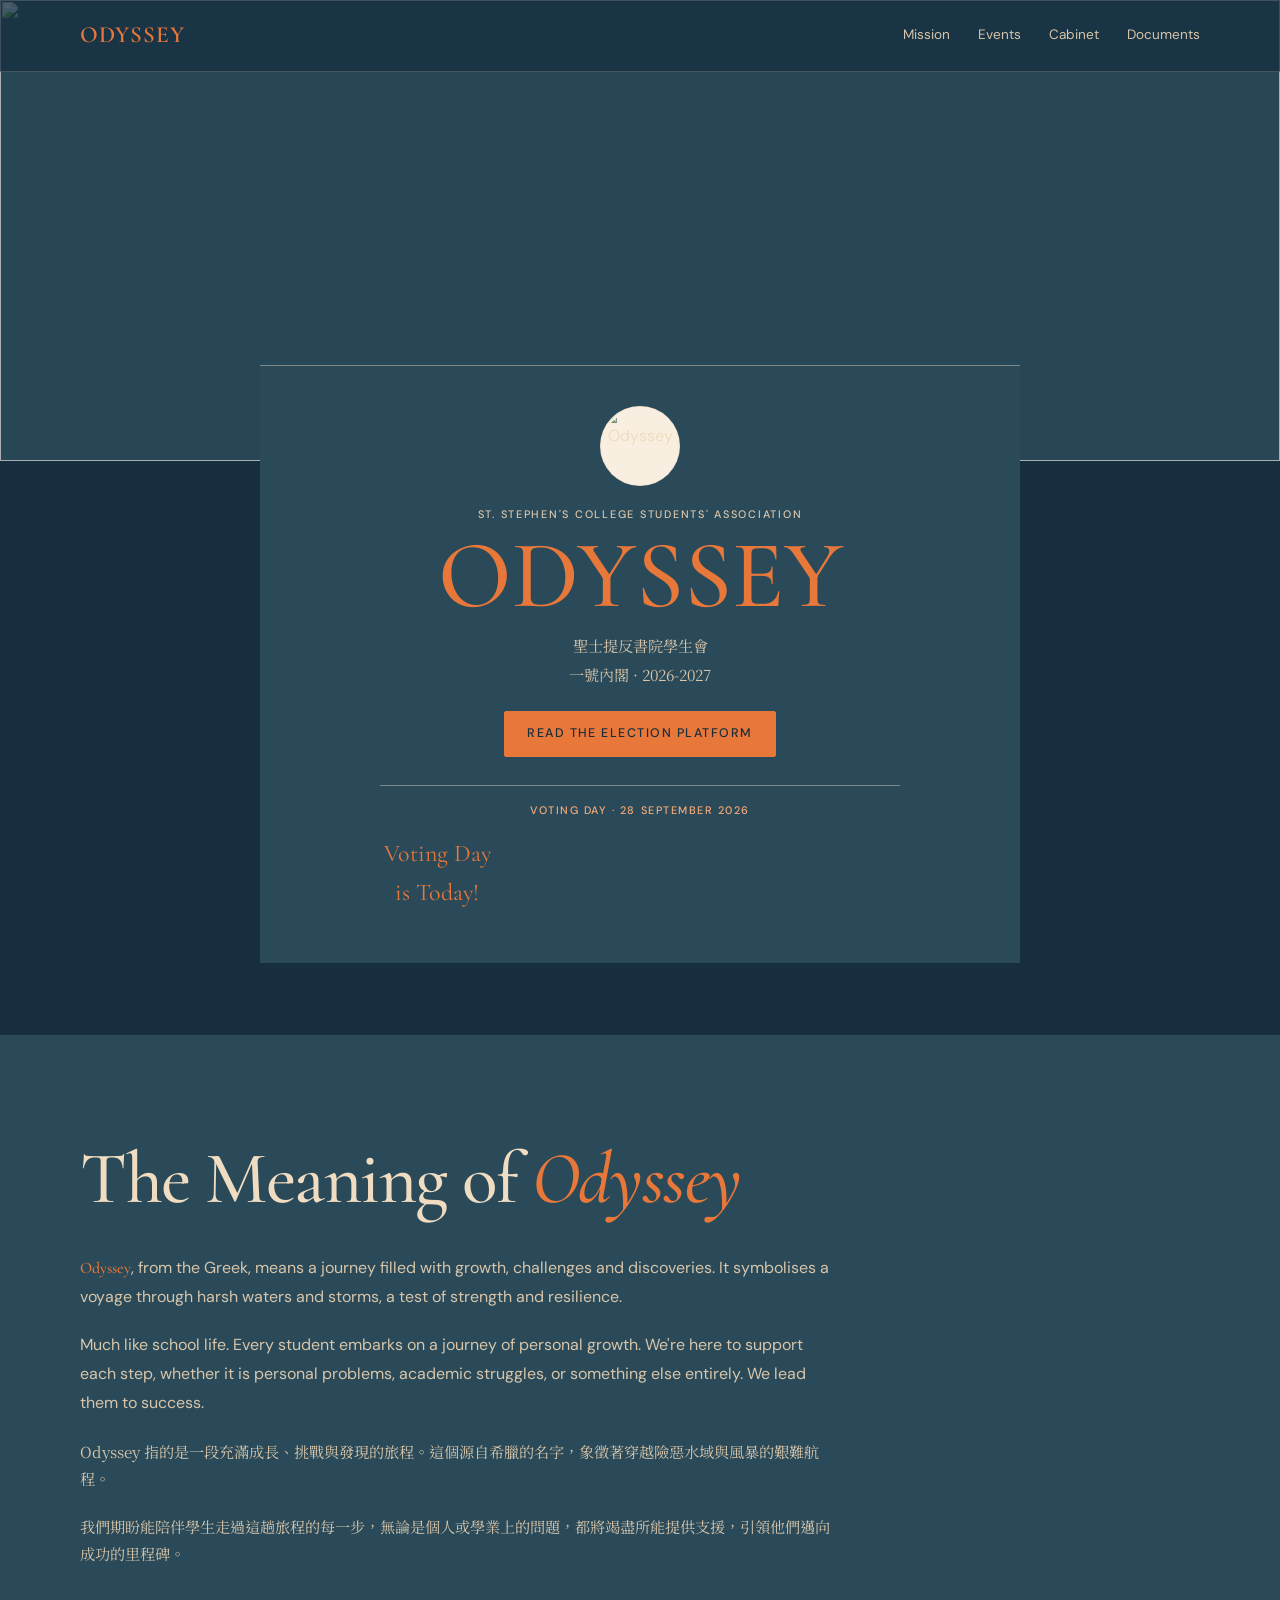
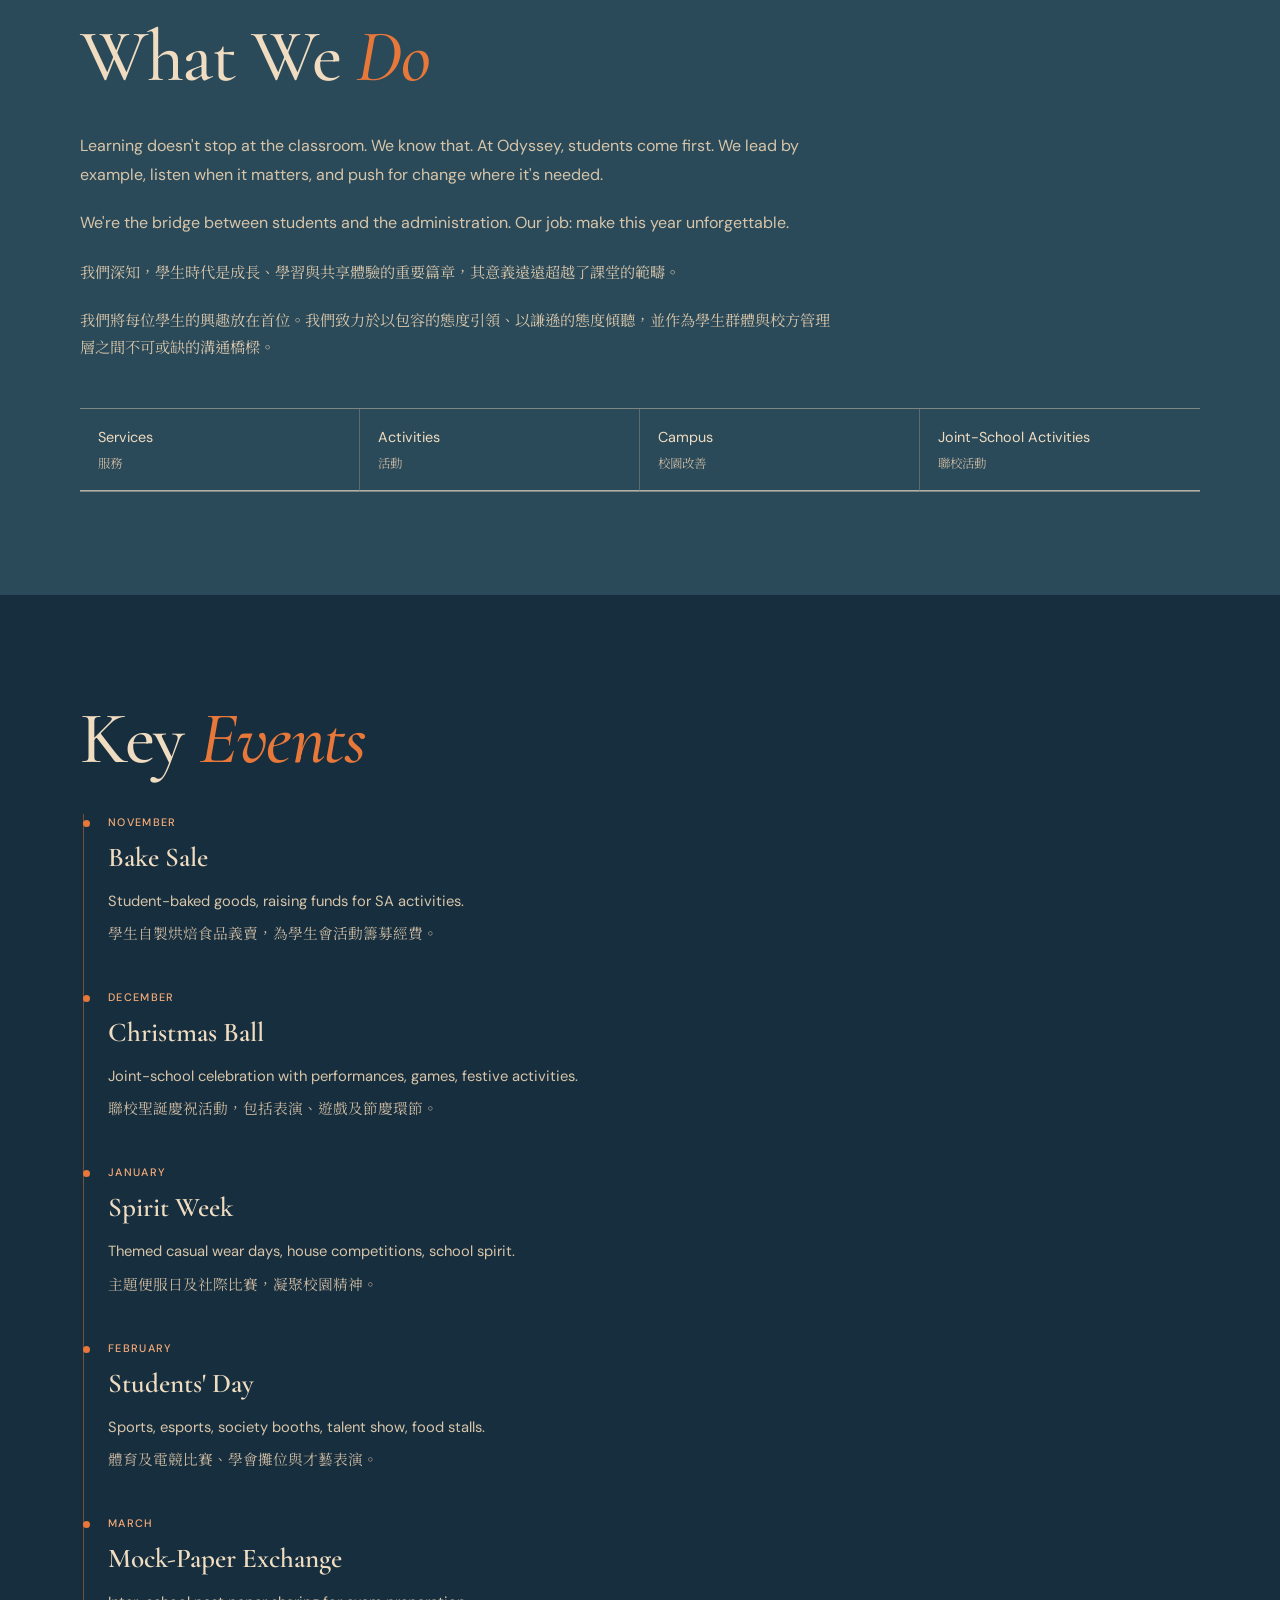
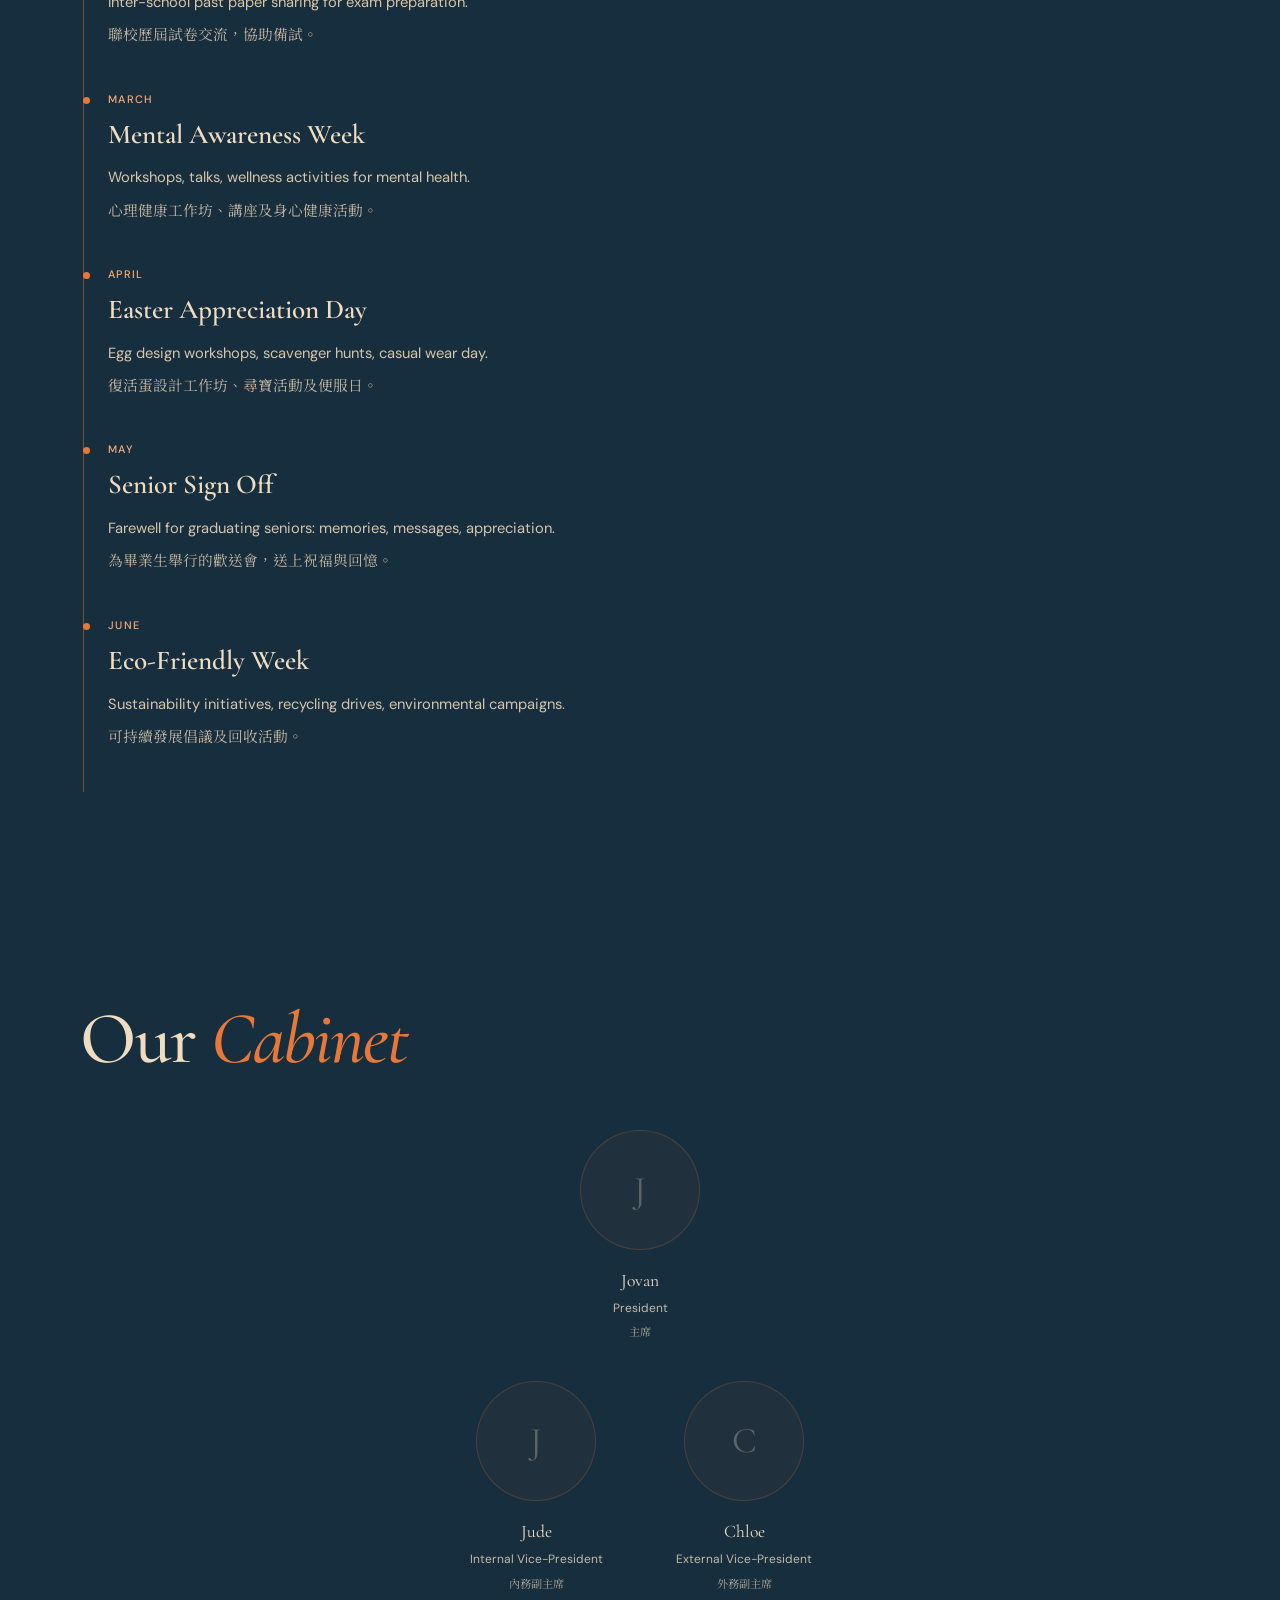
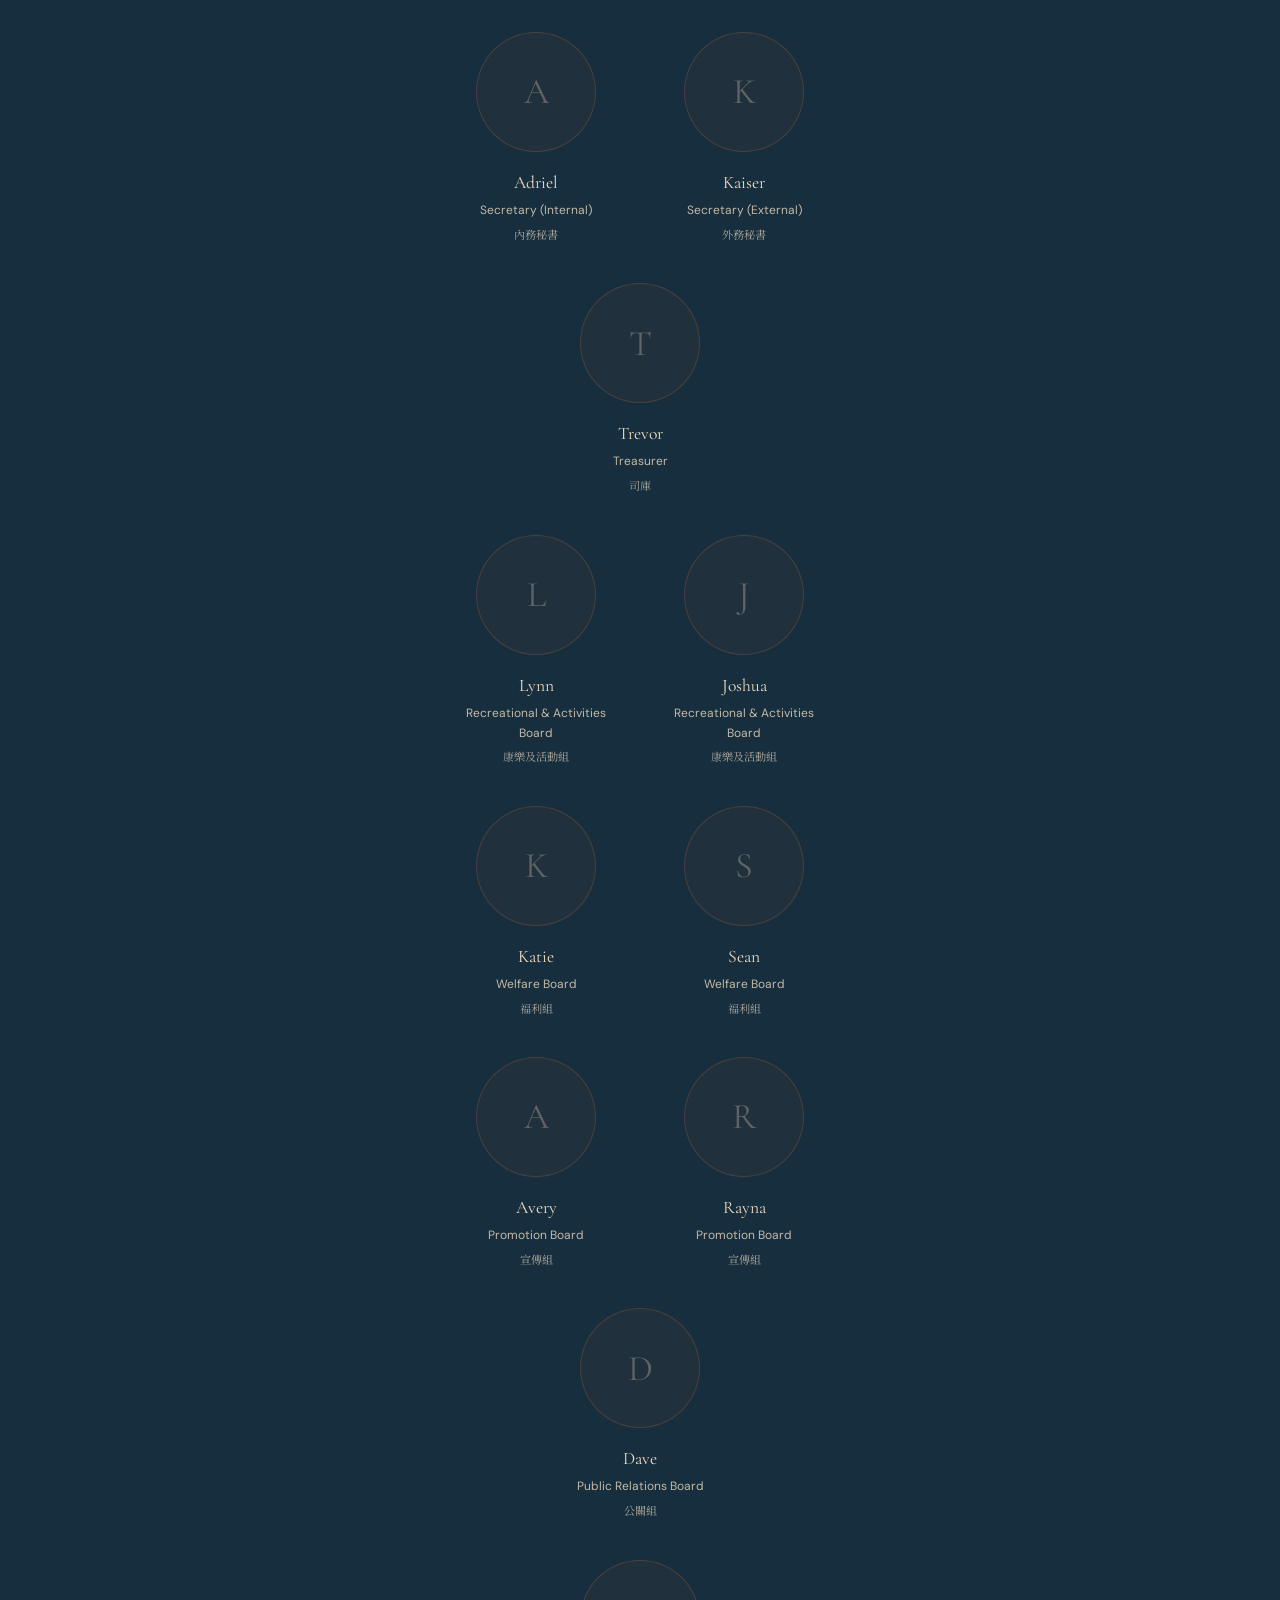
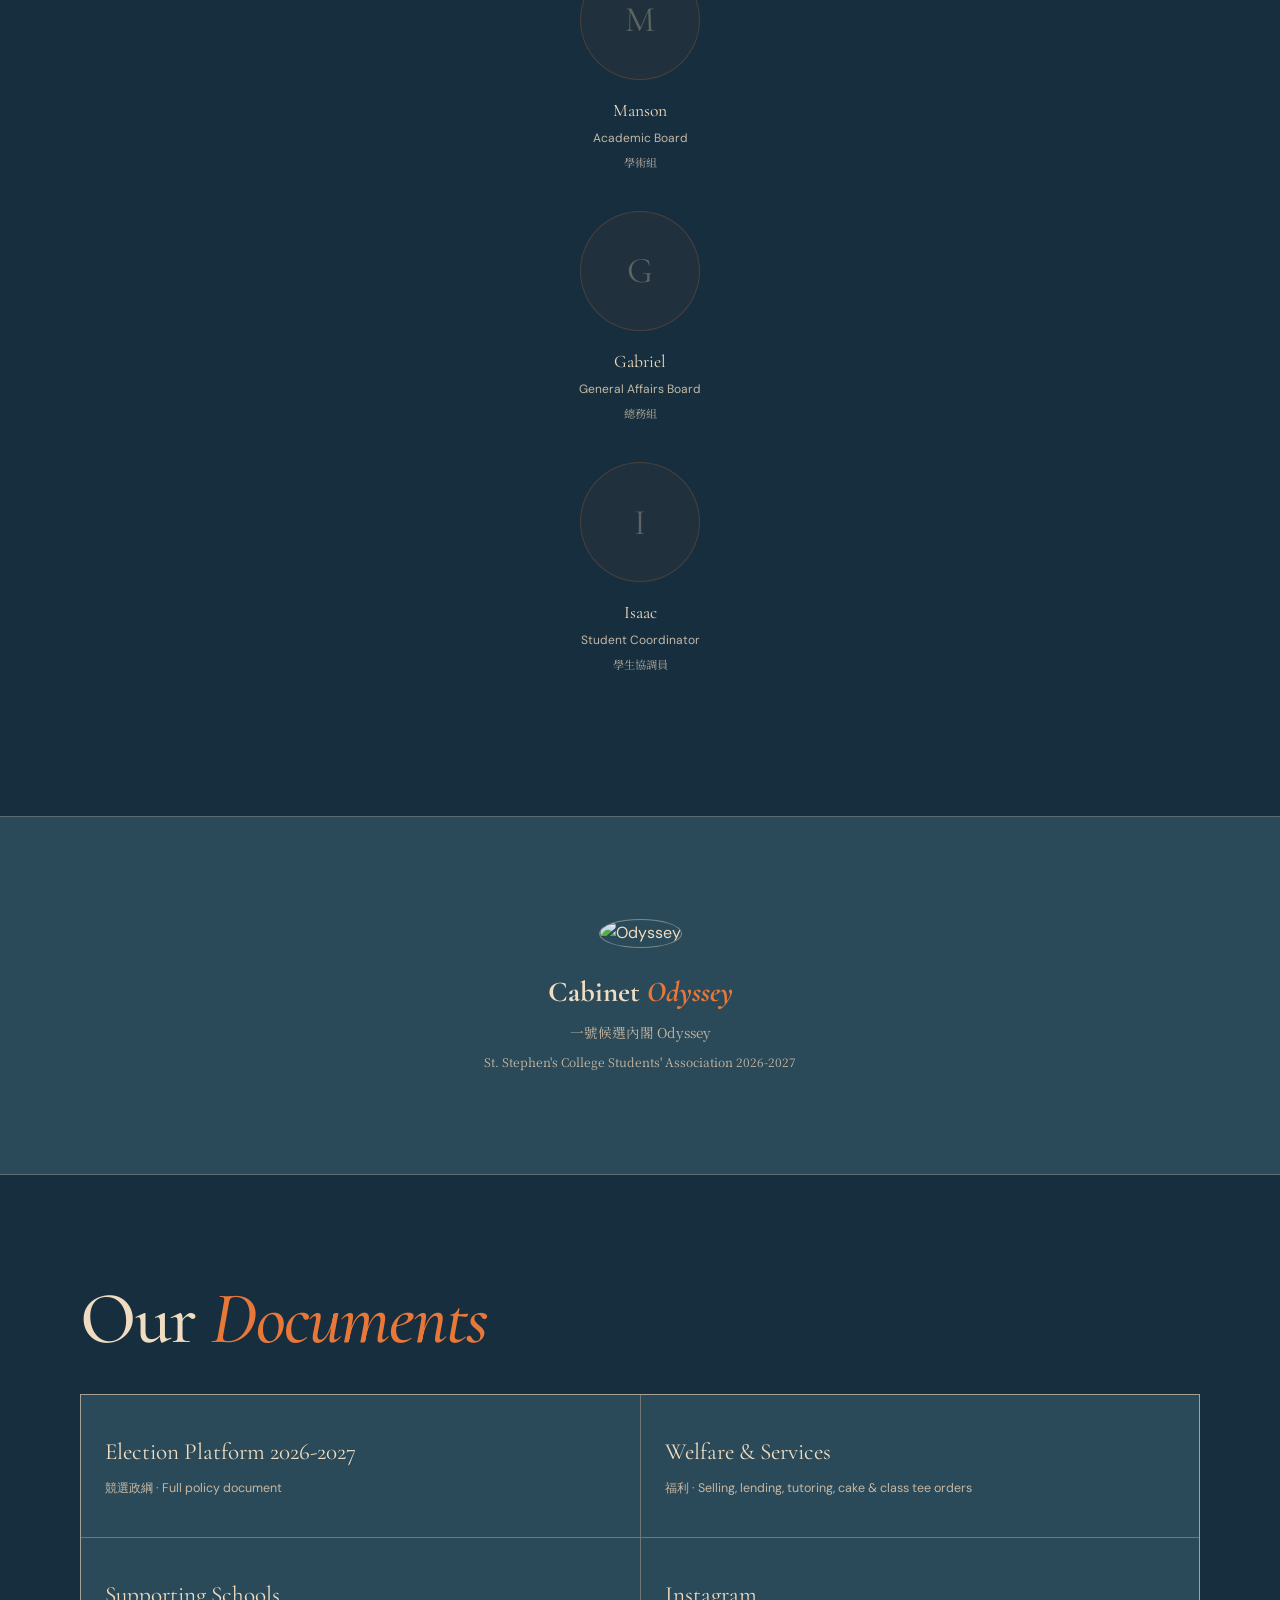
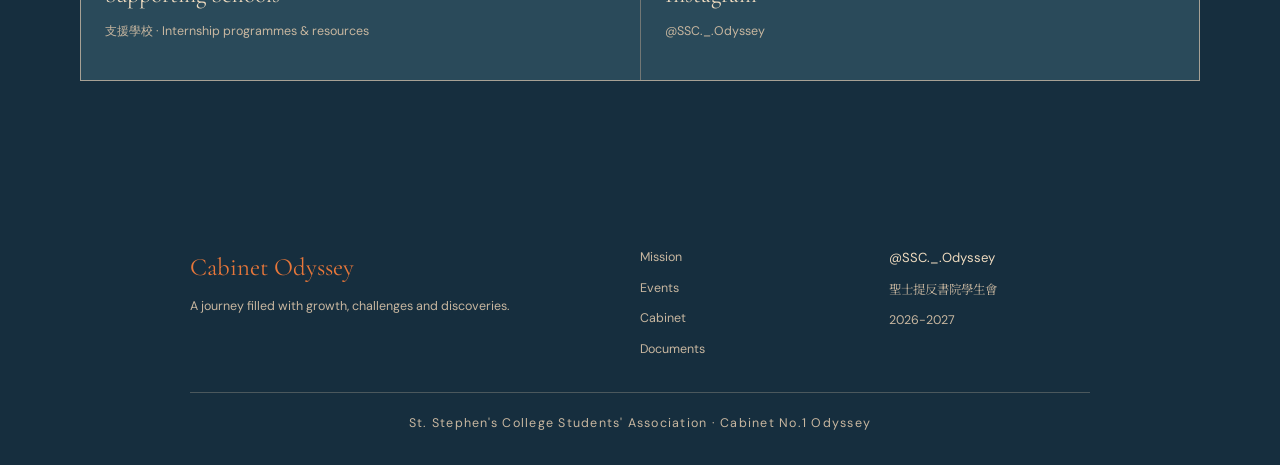
==== index.html @ 7d50949f "anti-slop UI audit" ====
<!DOCTYPE html>
<html lang="en" class="scroll-smooth">
<head>
  <meta charset="UTF-8">
  <meta name="viewport" content="width=device-width, initial-scale=1.0">
  <title>Cabinet Odyssey 2026-2027 | SSC Students' Association</title>
  <meta name="description" content="St. Stephen's College Students' Association. Cabinet No.1 Odyssey 2026-2027. A journey of growth, challenges and discoveries.">
  <meta property="og:title" content="Cabinet Odyssey 2026-2027">
  <meta property="og:image" content="assets/banner.jpg">
  <link rel="icon" href="assets/logo.png" type="image/jpeg">

  <link rel="preconnect" href="https://fonts.googleapis.com">
  <link rel="preconnect" href="https://fonts.gstatic.com" crossorigin>
  <link href="https://fonts.googleapis.com/css2?family=Cormorant+Garamond:ital,wght@0,400;0,500;0,600;0,700;1,400;1,500&family=DM+Sans:wght@300;400;500&family=Noto+Serif+TC:wght@400;600;700&display=swap" rel="stylesheet">

  <style>
    * { margin: 0; padding: 0; box-sizing: border-box; }

    :root {
      --teal: #2a4a5a;
      --teal-deep: #1e3a4a;
      --orange: #e8773a;
      --cream: #f0dcc0;
      --cream-dim: rgba(240,220,192,0.8);
      --cream-faint: rgba(240,220,192,0.7);
    }

    html { background: var(--teal); scroll-behavior: smooth; }

    body {
      font-family: 'DM Sans', sans-serif;
      background: var(--teal);
      color: var(--cream);
      overflow-x: hidden;
      font-weight: 300;
      line-height: 1.7;
    }

    ::-webkit-scrollbar { width: 4px; }
    ::-webkit-scrollbar-track { background: var(--teal); }
    ::-webkit-scrollbar-thumb { background: var(--orange); border-radius: 2px; }

    .serif { font-family: 'Cormorant Garamond', serif; }
    .tc { font-family: 'Noto Serif TC', serif; }


    /* Countdown. Sized with clamp so the four units always fit the viewport
       width; a fixed-width box overflowed every phone. */
    .countdown {
      display: block;
      width: 100%;
      max-width: 27rem;
      margin: 2.5rem auto 0;
      text-align: center;
      padding: clamp(1rem, 4vw, 1.5rem) clamp(0.6rem, 3vw, 1.25rem);
      background: rgba(232,119,58,0.08);
      border: 1px solid rgba(232,119,58,0.2);
    }
    .countdown-label {
      font-size: clamp(0.55rem, 2.6vw, 0.72rem);
      letter-spacing: 0.16em;
      text-transform: uppercase;
      color: var(--orange);
      margin-bottom: 1rem;
      font-weight: 500;
    }
    .countdown-timer {
      display: flex;
      justify-content: center;
      gap: clamp(0.2rem, 1.2vw, 1rem);
      align-items: flex-start;
    }
    .countdown-unit {
      flex: 1 1 0;
      min-width: 0;
      text-align: center;
    }
    .countdown-num {
      font-family: 'Cormorant Garamond', serif;
      font-size: clamp(1.4rem, 7.5vw, 2.5rem);
      font-weight: 600;
      color: var(--cream);
      line-height: 1;
    }
    .countdown-txt {
      font-size: clamp(0.5rem, 2.6vw, 0.6rem);
      letter-spacing: 0.14em;
      text-transform: uppercase;
      color: var(--cream-dim);
      margin-top: 0.5rem;
    }
    .countdown-sep {
      font-family: 'Cormorant Garamond', serif;
      font-size: clamp(1rem, 4.5vw, 2.5rem);
      color: var(--orange);
      line-height: 1;
      opacity: 0.5;
    }
    /* Nav */
    nav {
      position: fixed;
      top: 0; left: 0; right: 0;
      z-index: 50;
      padding: 1.5rem 2rem;
      transition: background 0.3s ease;
    }
    nav.scrolled {
      background: rgba(30,58,74,0.95);
      padding: 1rem 2rem;
    }
    nav .inner {
      max-width: 1200px;
      margin: 0 auto;
      display: flex;
      align-items: center;
      justify-content: space-between;
    }
    nav .brand {
      font-family: 'Cormorant Garamond', serif;
      font-size: 1.5rem;
      font-weight: 600;
      color: var(--orange);
      letter-spacing: 0.05em;
    }
    nav .links {
      display: flex;
      gap: 2.5rem;
      font-size: 0.85rem;
      color: var(--cream-dim);
    }
    nav .links a {
      color: inherit;
      text-decoration: none;
      position: relative;
      transition: color 0.2s;
    }
    nav .links a:hover { color: var(--orange); }
    nav .links a::after {
      content: '';
      position: absolute;
      bottom: -4px; left: 0;
      width: 0; height: 1px;
      background: var(--orange);
      transition: width 0.2s;
    }
    nav .links a:hover::after { width: 100%; }

    #nav-sentinel {
      position: absolute;
      top: 0; left: 0;
      width: 1px; height: 80px;
      pointer-events: none;
    }

    /* Hero */
    .hero {
      max-width: 100%;
      padding: 0;
      display: flex;
      flex-direction: column;
      align-items: center;
      position: relative;
      overflow: hidden;
    }
    .hero-bg {
      position: relative;
      width: 100%;
      line-height: 0;
    }
    .hero-bg img {
      display: block;
      width: 100%;
      height: auto;
    }
    .hero-bg::after {
      content: '';
      position: absolute;
      inset: 0;
      background: rgba(22, 46, 62, 0.12);
    }
    .hero-content {
      position: relative;
      z-index: 2;
      text-align: center;
      width: 100%;
      padding: 2.5rem 2rem 3.5rem;
    }
    .hero-logo {
      width: 88px; height: 88px;
      border-radius: 50%;
      overflow: hidden;
      margin: 0 auto 1.25rem;
      border: 1px solid rgba(232,119,58,0.3);
    }
    .hero-logo img {
      width: 100%; height: 100%;
      object-fit: cover;
    }
    .hero-subtitle {
      font-size: 0.7rem;
      letter-spacing: 0.28em;
      text-transform: uppercase;
      color: rgba(240,220,192,0.82);
      margin-bottom: 0.75rem;
    }
    .hero-title {
      font-family: 'Cormorant Garamond', serif;
      font-size: clamp(2.5rem, 6.5vw, 4.25rem);
      font-weight: 500;
      color: var(--orange);
      line-height: 1;
      margin-bottom: 0.75rem;
    }
    .hero-tc {
      font-family: 'Noto Serif TC', serif;
      font-size: 0.95rem;
      color: rgba(240,220,192,0.78);
      margin-bottom: 1.75rem;
    }
    .hero-cta {
      display: inline-block;
      margin-bottom: 2.25rem;
      font-size: 0.8rem;
      letter-spacing: 0.14em;
      text-transform: uppercase;
      color: var(--teal-deep);
      background: var(--orange);
      padding: 0.85rem 1.9rem;
      text-decoration: none;
      transition: background 0.2s, transform 0.2s;
    }
    .hero-cta:hover { background: #f0873f; }
    .hero-cta:active { transform: scale(0.98); }
    /* Sections */
    section {
      padding: 5rem 2rem;
      max-width: 900px;
      margin: 0 auto;
    }
    .section-title {
      font-family: 'Cormorant Garamond', serif;
      font-size: clamp(1.9rem, 4.4vw, 3rem);
      font-weight: 500;
      color: var(--cream);
      margin-bottom: 2.5rem;
      line-height: 1.2;
    }
    .section-title em {
      color: var(--orange);
      font-style: italic;
      padding-bottom: 0.12em;
    }

    .content-block {
      margin-bottom: 3rem;
    }
    .content-block p {
      margin-bottom: 1.5rem;
      color: var(--cream-dim);
    }
    .content-block .tc {
      color: var(--cream-faint);
      font-size: 0.95rem;
    }

    /* Pillar links - inline, no cards */
    .pillars {
      display: flex;
      flex-wrap: wrap;
      gap: 1rem 2rem;
      margin-top: 3rem;
    }
    .pillar-link {
      color: var(--cream);
      text-decoration: none;
      font-size: 0.9rem;
      padding-bottom: 2px;
      border-bottom: 1px solid var(--cream-faint);
      transition: color 0.2s, border-color 0.2s;
    }
    .pillar-link:hover {
      color: var(--orange);
      border-color: var(--orange);
    }
    .pillar-link .tc {
      font-size: 0.75rem;
      color: var(--cream-faint);
      margin-left: 0.5rem;
    }

    /* Timeline */
    .timeline {
      position: relative;
      padding-left: 2rem;
    }
    .timeline::before {
      content: '';
      position: absolute;
      left: 0;
      top: 0;
      bottom: 0;
      width: 1px;
      background: var(--orange);
      opacity: 0.3;
    }
    .timeline-item {
      position: relative;
      padding-bottom: 3rem;
    }
    .timeline-item::before {
      content: '';
      position: absolute;
      left: -2rem;
      top: 0.5rem;
      width: 6px;
      height: 6px;
      border-radius: 50%;
      background: var(--orange);
      transform: translateX(-50%);
    }
    .timeline-date {
      font-size: 0.7rem;
      letter-spacing: 0.2em;
      text-transform: uppercase;
      color: var(--orange);
      margin-bottom: 0.25rem;
    }
    .timeline-title {
      font-family: 'Cormorant Garamond', serif;
      font-size: 1.25rem;
      color: var(--cream);
      margin-bottom: 0.5rem;
    }
    .timeline-desc {
      font-size: 0.9rem;
      color: var(--cream-dim);
    }
    .timeline-tc {
      font-family: 'Noto Serif TC', serif;
      font-size: 0.8rem;
      color: var(--cream-faint);
      margin-top: 0.5rem;
    }

    /* Cabinet */
    .cabinet-list {
      margin-top: 3rem;
    }
    .cabinet-row {
      display: flex;
      justify-content: center;
      gap: 3rem;
      margin-bottom: 2.5rem;
      flex-wrap: wrap;
    }
    .cabinet-member {
      text-align: center;
      width: 160px;
    }
    .member-photo {
      position: relative;
      width: 120px;
      height: 120px;
      border-radius: 50%;
      overflow: hidden;
      margin: 0 auto 1rem;
      border: 1px solid rgba(232,119,58,0.2);
      background: rgba(232,119,58,0.05);
    }
    .member-photo::before {
      content: attr(data-initial);
      position: absolute;
      inset: 0;
      display: flex;
      align-items: center;
      justify-content: center;
      font-family: 'Cormorant Garamond', serif;
      font-size: 2.25rem;
      color: rgba(240,220,192,0.3);
    }
    .member-photo img {
      position: relative;
      width: 100%;
      height: 100%;
      object-fit: cover;
    }
    .member-photo img.is-missing { display: none; }
    .member-name {
      font-family: 'Cormorant Garamond', serif;
      font-size: 1.1rem;
      color: var(--cream);
      margin-bottom: 0.25rem;
    }
    .member-role {
      font-size: 0.75rem;
      color: var(--cream-dim);
      margin-bottom: 0.25rem;
    }
    .member-tc {
      font-family: 'Noto Serif TC', serif;
      font-size: 0.7rem;
      color: var(--cream-faint);
    }

    /* Logo */
    .logo-showcase {
      text-align: center;
      padding: 4rem 2rem;
    }
    .logo-showcase img {
      width: 160px; height: 160px;
      border-radius: 50%;
      object-fit: cover;
      margin-bottom: 2rem;
      border: 1px solid rgba(232,119,58,0.2);
    }
    .logo-showcase h3 {
      font-family: 'Cormorant Garamond', serif;
      font-size: 1.5rem;
      color: var(--cream);
      margin-bottom: 0.5rem;
    }
    .logo-showcase h3 em { color: var(--orange); }
    .logo-showcase .tc {
      font-size: 0.85rem;
      color: var(--cream-faint);
    }

    /* Doc links */
    .doc-links {
      display: grid;
      grid-template-columns: repeat(2, 1fr);
      gap: 1px;
      background: rgba(240,220,192,0.09);
      border: 1px solid rgba(240,220,192,0.09);
    }
    .doc-link {
      display: block;
      padding: 2rem 1.75rem;
      background: var(--teal);
      text-decoration: none;
      transition: background 0.2s;
    }
    .doc-link:hover { background: var(--teal-deep); }
    .doc-link-title {
      font-family: 'Cormorant Garamond', serif;
      font-size: 1.15rem;
      color: var(--cream);
      margin-bottom: 0.4rem;
      transition: color 0.2s;
    }
    .doc-link:hover .doc-link-title { color: var(--orange); }
    .doc-link-sub {
      font-size: 0.8rem;
      color: var(--cream-faint);
    }
    @media (max-width: 640px) {
      .doc-links { grid-template-columns: 1fr; }
    }

    /* Footer */
    footer {
      background: var(--teal-deep);
      padding: 4rem 2rem 2rem;
      margin-top: 4rem;
    }
    .footer-inner {
      max-width: 900px;
      margin: 0 auto;
      display: grid;
      grid-template-columns: 2fr 1fr 1fr;
      gap: 3rem;
      padding-bottom: 3rem;
      border-bottom: 1px solid rgba(240,220,192,0.08);
    }
    .footer-brand .brand {
      font-family: 'Cormorant Garamond', serif;
      font-size: 1.5rem;
      color: var(--orange);
      margin-bottom: 0.5rem;
    }
    .footer-brand .tagline {
      font-size: 0.85rem;
      color: var(--cream-dim);
      font-style: italic;
    }
    .footer-links {
      display: flex;
      flex-direction: column;
      gap: 0.75rem;
    }
    .footer-links a {
      color: var(--cream-dim);
      text-decoration: none;
      font-size: 0.85rem;
      transition: color 0.2s;
    }
    .footer-links a:hover { color: var(--orange); }
    .footer-contact {
      display: flex;
      flex-direction: column;
      gap: 0.5rem;
    }
    .footer-contact a {
      color: var(--cream);
      text-decoration: none;
      font-size: 0.85rem;
      transition: color 0.2s;
    }
    .footer-contact a:hover { color: var(--orange); }
    .footer-contact .tc, .footer-contact p {
      font-size: 0.8rem;
      color: var(--cream-faint);
    }
    .footer-bottom {
      max-width: 900px;
      margin: 0 auto;
      padding-top: 1.5rem;
      text-align: center;
    }
    .footer-bottom p {
      font-size: 0.7rem;
      color: var(--cream-faint);
      letter-spacing: 0.1em;
    }
    @media (max-width: 768px) {
      .footer-inner { grid-template-columns: 1fr; gap: 2rem; }
    }

    /* Reveal */
    .reveal {
      opacity: 0;
      transition: opacity 0.3s ease;
    }
    .reveal.visible { opacity: 1; }

    @media (max-width: 768px) {
      nav .links { display: none; }
      /* The banner artwork carries its own ODYSSEY wordmark in the top-left
         corner, so a fixed brand lands straight on top of it. Show the brand
         only once the nav has picked up its background on scroll. */
      nav .brand {
        opacity: 0;
        transition: opacity 0.3s ease;
      }
      nav.scrolled .brand { opacity: 1; }
      section {
        padding: 3.5rem 1.5rem;
        scroll-margin-top: 4.5rem;
      }
      .cabinet-row { gap: 2rem; }
      .hero-content { padding: 2rem 1.25rem 2.5rem; }
      .hero-subtitle {
        font-size: 0.65rem;
        letter-spacing: 0.16em;
      }
    }

    :focus-visible {
      outline: 2px solid var(--orange);
      outline-offset: 3px;
    }

    @media (prefers-reduced-motion: reduce) {
      *, *::before, *::after {
        animation-duration: 0.01ms !important;
        animation-iteration-count: 1 !important;
        transition-duration: 0.01ms !important;
      }
      .reveal { opacity: 1; }
    }
  </style>
  <link rel="stylesheet" href="assets/css/odyssey-ui.css?v=apple-audit-1">
</head>
<body class="home-page" id="top">

  <a class="skip-link" href="#main-content">Skip to content</a>

  <div id="nav-sentinel" aria-hidden="true"></div>

  <nav id="nav" data-site-nav aria-label="Primary navigation">
    <div class="inner">
      <a href="#top" class="brand" aria-label="Cabinet Odyssey home">ODYSSEY</a>
      <div class="links">
        <a href="#mission">Mission</a>
        <a href="#events">Events</a>
        <a href="#members">Cabinet</a>
        <a href="#docs">Documents</a>
      </div>
      <button class="menu-toggle" id="menu-toggle" type="button" data-menu-toggle aria-expanded="false" aria-controls="mobile-menu" aria-label="Open navigation menu">
        <span class="menu-toggle__label">Menu</span>
        <span class="menu-toggle__icon" aria-hidden="true"></span>
      </button>
    </div>
  </nav>

  <div class="mobile-menu" id="mobile-menu" role="dialog" aria-modal="true" aria-label="Site navigation" aria-hidden="true" inert>
    <button class="mobile-menu__close" type="button" data-menu-close aria-label="Close navigation menu">×</button>
    <div class="mobile-menu__inner">
      <a href="#mission">Mission</a>
      <a href="#events">Events</a>
      <a href="#members">Cabinet</a>
      <a href="#docs">Documents</a>
    </div>
  </div>

  <main id="main-content">
  <section class="hero">
    <div class="hero-bg">
      <picture>
        <source media="(max-width: 640px)" srcset="assets/banner-mobile.jpg">
        <img src="assets/banner.jpg" alt="" width="2048" height="682" fetchpriority="high">
      </picture>
    </div>
    <div class="hero-content">
      <div class="hero-logo">
        <img src="assets/logo-badge.jpg" alt="Odyssey" width="320" height="317">
      </div>
      <p class="hero-subtitle">St. Stephen's College Students' Association</p>
      <h1 class="hero-title">ODYSSEY</h1>
      <p class="hero-tc">聖士提反書院學生會<br>一號內閣 · 2026-2027</p>
      <a href="https://docs.google.com/document/d/1kr4Og9IaL9a-IRYl8kwosoKnGv9g10jau74k4Kpf19c/edit?tab=t.0" target="_blank" rel="noopener noreferrer" class="hero-cta">Read the Election Platform</a>
      <div class="countdown">
        <p class="countdown-label">Voting Day · 28 September 2026</p>
        <div class="countdown-timer" id="countdown" role="timer" aria-label="Time remaining until voting day">
          <div class="countdown-unit"><span class="countdown-num" id="days">--</span><p class="countdown-txt">Days</p></div>
          <span class="countdown-sep">:</span>
          <div class="countdown-unit"><span class="countdown-num" id="hours">--</span><p class="countdown-txt">Hours</p></div>
          <span class="countdown-sep">:</span>
          <div class="countdown-unit"><span class="countdown-num" id="mins">--</span><p class="countdown-txt">Mins</p></div>
          <span class="countdown-sep">:</span>
          <div class="countdown-unit"><span class="countdown-num" id="secs">--</span><p class="countdown-txt">Secs</p></div>
        </div>
      </div>
    </div>
  </section>

  <section id="mission">
    <h2 class="section-title reveal">The Meaning of <em>Odyssey</em></h2>

    <div class="content-block reveal">
      <p><strong class="serif" style="color:var(--orange);font-weight:500;">Odyssey</strong>, from the Greek, means a journey filled with growth, challenges and discoveries. It symbolises a voyage through harsh waters and storms, a test of strength and resilience.</p>
      <p>Much like school life. Every student embarks on a journey of personal growth. We're here to support each step, whether it is personal problems, academic struggles, or something else entirely. We lead them to success.</p>
      <p class="tc">Odyssey 指的是一段充滿成長、挑戰與發現的旅程。這個源自希臘的名字，象徵著穿越險惡水域與風暴的艱難航程。</p>
      <p class="tc">我們期盼能陪伴學生走過這趟旅程的每一步，無論是個人或學業上的問題，都將竭盡所能提供支援，引領他們邁向成功的里程碑。</p>
    </div>
    <h2 class="section-title reveal">What We <em>Do</em></h2>

    <div class="content-block reveal">
      <p>Learning doesn't stop at the classroom. We know that. At Odyssey, students come first. We lead by example, listen when it matters, and push for change where it's needed.</p>
      <p>We're the bridge between students and the administration. Our job: make this year unforgettable.</p>
      <p class="tc">我們深知，學生時代是成長、學習與共享體驗的重要篇章，其意義遠遠超越了課堂的範疇。</p>
      <p class="tc">我們將每位學生的興趣放在首位。我們致力於以包容的態度引領、以謙遜的態度傾聽，並作為學生群體與校方管理層之間不可或缺的溝通橋樑。</p>
    </div>

    <div class="pillars reveal">
      <a href="services.html" class="pillar-link">Services <span class="tc">服務</span></a>
      <a href="activities.html" class="pillar-link">Activities <span class="tc">活動</span></a>
      <a href="campus.html" class="pillar-link">Campus <span class="tc">校園改善</span></a>
      <a href="joint-school.html" class="pillar-link">Joint-School Activities <span class="tc">聯校活動</span></a>
    </div>
  </section>

  <section id="events">
    <h2 class="section-title reveal">Key <em>Events</em></h2>

    <div class="timeline">
      <div class="timeline-item reveal">
        <p class="timeline-date">November</p>
        <h3 class="timeline-title">Bake Sale</h3>
        <p class="timeline-desc">Student-baked goods, raising funds for SA activities.</p>
        <p class="timeline-tc">學生自製烘焙食品義賣，為學生會活動籌募經費。</p>
      </div>
      <div class="timeline-item reveal">
        <p class="timeline-date">December</p>
        <h3 class="timeline-title">Christmas Ball</h3>
        <p class="timeline-desc">Joint-school celebration with performances, games, festive activities.</p>
        <p class="timeline-tc">聯校聖誕慶祝活動，包括表演、遊戲及節慶環節。</p>
      </div>
      <div class="timeline-item reveal">
        <p class="timeline-date">January</p>
        <h3 class="timeline-title">Spirit Week</h3>
        <p class="timeline-desc">Themed casual wear days, house competitions, school spirit.</p>
        <p class="timeline-tc">主題便服日及社際比賽，凝聚校園精神。</p>
      </div>
      <div class="timeline-item reveal">
        <p class="timeline-date">February</p>
        <h3 class="timeline-title">Students' Day</h3>
        <p class="timeline-desc">Sports, esports, society booths, talent show, food stalls.</p>
        <p class="timeline-tc">體育及電競比賽、學會攤位與才藝表演。</p>
      </div>
      <div class="timeline-item reveal">
        <p class="timeline-date">March</p>
        <h3 class="timeline-title">Mock-Paper Exchange</h3>
        <p class="timeline-desc">Inter-school past paper sharing for exam preparation.</p>
        <p class="timeline-tc">聯校歷屆試卷交流，協助備試。</p>
      </div>
      <div class="timeline-item reveal">
        <p class="timeline-date">March</p>
        <h3 class="timeline-title">Mental Awareness Week</h3>
        <p class="timeline-desc">Workshops, talks, wellness activities for mental health.</p>
        <p class="timeline-tc">心理健康工作坊、講座及身心健康活動。</p>
      </div>
      <div class="timeline-item reveal">
        <p class="timeline-date">April</p>
        <h3 class="timeline-title">Easter Appreciation Day</h3>
        <p class="timeline-desc">Egg design workshops, scavenger hunts, casual wear day.</p>
        <p class="timeline-tc">復活蛋設計工作坊、尋寶活動及便服日。</p>
      </div>
      <div class="timeline-item reveal">
        <p class="timeline-date">May</p>
        <h3 class="timeline-title">Senior Sign Off</h3>
        <p class="timeline-desc">Farewell for graduating seniors: memories, messages, appreciation.</p>
        <p class="timeline-tc">為畢業生舉行的歡送會，送上祝福與回憶。</p>
      </div>
      <div class="timeline-item reveal">
        <p class="timeline-date">June</p>
        <h3 class="timeline-title">Eco-Friendly Week</h3>
        <p class="timeline-desc">Sustainability initiatives, recycling drives, environmental campaigns.</p>
        <p class="timeline-tc">可持續發展倡議及回收活動。</p>
      </div>
    </div>
  </section>

  <section id="members">
    <h2 class="section-title reveal">Our <em>Cabinet</em></h2>

    <div class="cabinet-list">
      <div class="cabinet-row reveal">
        <div class="cabinet-member">
          <div class="member-photo" data-initial="J"><img loading="lazy" decoding="async" src="assets/members/jovan.jpg" alt="Jovan"></div>
          <p class="member-name">Jovan</p>
          <p class="member-role">President</p>
          <p class="member-tc">主席</p>
        </div>
      </div>

      <div class="cabinet-row reveal">
        <div class="cabinet-member">
          <div class="member-photo" data-initial="J"><img loading="lazy" decoding="async" src="assets/members/jude.jpg" alt="Jude"></div>
          <p class="member-name">Jude</p>
          <p class="member-role">Internal Vice-President</p>
          <p class="member-tc">內務副主席</p>
        </div>
        <div class="cabinet-member">
          <div class="member-photo" data-initial="C"><img loading="lazy" decoding="async" src="assets/members/chloe.jpg" alt="Chloe"></div>
          <p class="member-name">Chloe</p>
          <p class="member-role">External Vice-President</p>
          <p class="member-tc">外務副主席</p>
        </div>
      </div>

      <div class="cabinet-row reveal">
        <div class="cabinet-member">
          <div class="member-photo" data-initial="A"><img loading="lazy" decoding="async" src="assets/members/adriel.jpg" alt="Adriel"></div>
          <p class="member-name">Adriel</p>
          <p class="member-role">Secretary (Internal)</p>
          <p class="member-tc">內務秘書</p>
        </div>
        <div class="cabinet-member">
          <div class="member-photo" data-initial="K"><img loading="lazy" decoding="async" src="assets/members/kaiser.jpg" alt="Kaiser"></div>
          <p class="member-name">Kaiser</p>
          <p class="member-role">Secretary (External)</p>
          <p class="member-tc">外務秘書</p>
        </div>
      </div>

      <div class="cabinet-row reveal">
        <div class="cabinet-member">
          <div class="member-photo" data-initial="T"><img loading="lazy" decoding="async" src="assets/members/trevor.jpg" alt="Trevor"></div>
          <p class="member-name">Trevor</p>
          <p class="member-role">Treasurer</p>
          <p class="member-tc">司庫</p>
        </div>
      </div>

      <div class="cabinet-row reveal">
        <div class="cabinet-member">
          <div class="member-photo" data-initial="L"><img loading="lazy" decoding="async" src="assets/members/lynn.jpg" alt="Lynn"></div>
          <p class="member-name">Lynn</p>
          <p class="member-role">Recreational & Activities Board</p>
          <p class="member-tc">康樂及活動組</p>
        </div>
        <div class="cabinet-member">
          <div class="member-photo" data-initial="J"><img loading="lazy" decoding="async" src="assets/members/joshua.jpg" alt="Joshua"></div>
          <p class="member-name">Joshua</p>
          <p class="member-role">Recreational & Activities Board</p>
          <p class="member-tc">康樂及活動組</p>
        </div>
      </div>

      <div class="cabinet-row reveal">
        <div class="cabinet-member">
          <div class="member-photo" data-initial="K"><img loading="lazy" decoding="async" src="assets/members/katie.jpg" alt="Katie"></div>
          <p class="member-name">Katie</p>
          <p class="member-role">Welfare Board</p>
          <p class="member-tc">福利組</p>
        </div>
        <div class="cabinet-member">
          <div class="member-photo" data-initial="S"><img loading="lazy" decoding="async" src="assets/members/sean.jpg" alt="Sean"></div>
          <p class="member-name">Sean</p>
          <p class="member-role">Welfare Board</p>
          <p class="member-tc">福利組</p>
        </div>
      </div>

      <div class="cabinet-row reveal">
        <div class="cabinet-member">
          <div class="member-photo" data-initial="A"><img loading="lazy" decoding="async" src="assets/members/avery.jpg" alt="Avery"></div>
          <p class="member-name">Avery</p>
          <p class="member-role">Promotion Board</p>
          <p class="member-tc">宣傳組</p>
        </div>
        <div class="cabinet-member">
          <div class="member-photo" data-initial="R"><img loading="lazy" decoding="async" src="assets/members/rayna.jpg" alt="Rayna"></div>
          <p class="member-name">Rayna</p>
          <p class="member-role">Promotion Board</p>
          <p class="member-tc">宣傳組</p>
        </div>
      </div>

      <div class="cabinet-row reveal">
        <div class="cabinet-member">
          <div class="member-photo" data-initial="D"><img loading="lazy" decoding="async" src="assets/members/dave.jpg" alt="Dave"></div>
          <p class="member-name">Dave</p>
          <p class="member-role">Public Relations Board</p>
          <p class="member-tc">公關組</p>
        </div>
      </div>

      <div class="cabinet-row reveal">
        <div class="cabinet-member">
          <div class="member-photo" data-initial="M"><img loading="lazy" decoding="async" src="assets/members/manson.jpg" alt="Manson"></div>
          <p class="member-name">Manson</p>
          <p class="member-role">Academic Board</p>
          <p class="member-tc">學術組</p>
        </div>
      </div>

      <div class="cabinet-row reveal">
        <div class="cabinet-member">
          <div class="member-photo" data-initial="G"><img loading="lazy" decoding="async" src="assets/members/gabriel.jpg" alt="Gabriel"></div>
          <p class="member-name">Gabriel</p>
          <p class="member-role">General Affairs Board</p>
          <p class="member-tc">總務組</p>
        </div>
      </div>

      <div class="cabinet-row reveal">
        <div class="cabinet-member">
          <div class="member-photo" data-initial="I"><img loading="lazy" decoding="async" src="assets/members/isaac.jpg" alt="Isaac"></div>
          <p class="member-name">Isaac</p>
          <p class="member-role">Student Coordinator</p>
          <p class="member-tc">學生協調員</p>
        </div>
      </div>
    </div>
  </section>

  <div class="logo-showcase reveal">
    <img src="assets/logo.png" alt="Odyssey">
    <h3>Cabinet <em>Odyssey</em></h3>
    <p class="tc">一號候選內閣 Odyssey</p>
    <p class="tc" style="margin-top:0.5rem;font-size:0.75rem;">St. Stephen's College Students' Association 2026-2027</p>
  </div>

  <section id="docs">
    <h2 class="section-title reveal">Our <em>Documents</em></h2>

    <div class="doc-links">
      <a href="https://docs.google.com/document/d/1kr4Og9IaL9a-IRYl8kwosoKnGv9g10jau74k4Kpf19c/edit?tab=t.0" target="_blank" rel="noopener noreferrer" class="doc-link reveal">
        <p class="doc-link-title">Election Platform 2026-2027</p>
        <p class="doc-link-sub">競選政綱 · Full policy document</p>
      </a>
      <a href="https://docs.google.com/spreadsheets/d/1q5GCyoquL36t5ocSmv5iVOwI0HquKoX4Sp9a1e9c-sA/edit?gid=0#gid=0" target="_blank" rel="noopener noreferrer" class="doc-link reveal">
        <p class="doc-link-title">Welfare & Services</p>
        <p class="doc-link-sub">福利 · Selling, lending, tutoring, cake & class tee orders</p>
      </a>
      <a href="https://docs.google.com/spreadsheets/d/1bLUyQO5piX8WcMVSqdEmxzhVv0X6oNS4NThcbnw66p8/edit?gid=0#gid=0" target="_blank" rel="noopener noreferrer" class="doc-link reveal">
        <p class="doc-link-title">Supporting Schools</p>
        <p class="doc-link-sub">支援學校 · Internship programmes & resources</p>
      </a>
      <a href="https://www.instagram.com/SSC._.Odyssey/" target="_blank" rel="noopener noreferrer" class="doc-link reveal">
        <p class="doc-link-title">Instagram</p>
        <p class="doc-link-sub">@SSC._.Odyssey</p>
      </a>
    </div>
  </section>
  </main>

  <footer>
    <div class="footer-inner">
      <div class="footer-brand">
        <p class="brand">Cabinet Odyssey</p>
        <p class="tagline">A journey filled with growth, challenges and discoveries.</p>
      </div>
      <div class="footer-links">
        <a href="#mission">Mission</a>
        <a href="#events">Events</a>
        <a href="#members">Cabinet</a>
        <a href="#docs">Documents</a>
      </div>
      <div class="footer-contact">
        <a href="https://www.instagram.com/SSC._.Odyssey/" target="_blank" rel="noopener noreferrer">@SSC._.Odyssey</a>
        <p class="tc">聖士提反書院學生會</p>
        <p>2026-2027</p>
      </div>
    </div>
    <div class="footer-bottom">
      <p>St. Stephen's College Students' Association · Cabinet No.1 Odyssey</p>
    </div>
  </footer>

  <script>
    const nav = document.getElementById('nav');
    const sentinel = document.getElementById('nav-sentinel');
    if (nav && sentinel) {
      new IntersectionObserver(([entry]) => {
        nav.classList.toggle('scrolled', !entry.isIntersecting);
      }).observe(sentinel);
    }

    document.querySelectorAll('.member-photo img').forEach(img => {
      const hide = () => img.classList.add('is-missing');
      img.addEventListener('error', hide, { once: true });
      if (img.complete && img.naturalWidth === 0) hide();
    });

    const reveals = document.querySelectorAll('.reveal');
    const observer = new IntersectionObserver((entries) => {
      entries.forEach(entry => {
        if (entry.isIntersecting) {
          entry.target.classList.add('visible');
          observer.unobserve(entry.target);
        }
      });
    }, { threshold: 0.1, rootMargin: '0px 0px -50px 0px' });
    reveals.forEach(el => observer.observe(el));

    // Countdown to Sept 28, 2026
    const votingDay = new Date('2026-09-28T09:00:00+08:00').getTime();
    function updateCountdown() {
      const now = Date.now();
      const diff = votingDay - now;
      if (diff <= 0) {
        document.getElementById('countdown').innerHTML = '<p style="color:var(--orange);font-family:Cormorant Garamond,serif;font-size:1.5rem;">Voting Day is Today!</p>';
        return;
      }
      const d = Math.floor(diff / 86400000);
      const h = Math.floor((diff % 86400000) / 3600000);
      const m = Math.floor((diff % 3600000) / 60000);
      const s = Math.floor((diff % 60000) / 1000);
      document.getElementById('days').textContent = d;
      document.getElementById('hours').textContent = h;
      document.getElementById('mins').textContent = m;
      document.getElementById('secs').textContent = s;
    }
    updateCountdown();
    setInterval(updateCountdown, 1000);
  </script>
  <script src="assets/js/odyssey-ui.js?v=motion-1" defer></script>

</body>
</html>
---- assets/css/odyssey-ui.css ----
/* Cabinet Odyssey shared UI layer.
   This file is intentionally plain CSS so every page shares the same rhythm. */

:root {
  --odyssey-teal: #2a4a5a;
  --odyssey-teal-deep: #1e3a4a;
  --odyssey-night: #162e3e;
  --odyssey-orange: #e8773a;
  --odyssey-orange-soft: #f6aa77;
  --odyssey-cream: #f0dcc0;
  --odyssey-paper: #f8efe0;
  --odyssey-line: rgba(240, 220, 192, .24);
  --odyssey-line-strong: rgba(240, 220, 192, .42);
  --odyssey-muted: #d8c5a9;
  --odyssey-faint: #c8b7a0;
  --odyssey-ease-out: cubic-bezier(.23, 1, .32, 1);
  --odyssey-ease-in-out: cubic-bezier(.77, 0, .175, 1);
  --odyssey-nav-height: 72px;
  --odyssey-content: 1120px;
}

*,
*::before,
*::after {
  box-sizing: border-box;
}

html {
  scroll-behavior: smooth;
  background: var(--odyssey-night);
}

body {
  margin: 0;
  min-width: 320px;
  overflow-x: clip;
  color: var(--odyssey-cream);
  background: var(--odyssey-night);
  font-family: "DM Sans", system-ui, sans-serif;
  font-weight: 400;
  line-height: 1.65;
  -webkit-font-smoothing: antialiased;
  text-rendering: optimizeLegibility;
}

.skip-link {
  position: absolute;
  top: -100px;
  left: 16px;
  z-index: 120;
  min-height: 44px;
  display: inline-flex;
  align-items: center;
  padding: 0 16px;
  color: var(--odyssey-teal-deep);
  background: var(--odyssey-orange);
  font-size: .82rem;
  text-decoration: none;
  transition: top 160ms var(--odyssey-ease-out);
}

.skip-link:focus-visible {
  top: 16px;
}

body.home-page {
  background: var(--odyssey-night);
}

body.subpage {
  background: var(--odyssey-night);
}

img {
  max-width: 100%;
}

a {
  text-underline-offset: .25em;
}

:focus-visible {
  outline: 3px solid var(--odyssey-orange-soft);
  outline-offset: 3px;
  box-shadow: 0 0 0 2px var(--odyssey-night);
}

button,
a {
  -webkit-tap-highlight-color: transparent;
  touch-action: manipulation;
}

/* Shared navigation */

#nav,
body.subpage nav {
  position: fixed;
  inset: 0 0 auto;
  z-index: 100;
  height: var(--odyssey-nav-height);
  padding: 12px 24px;
  color: var(--odyssey-cream);
  background: rgba(22, 46, 62, .72);
  border-bottom: 1px solid rgba(240, 220, 192, .2);
  transition: background-color 180ms var(--odyssey-ease-out), border-color 180ms ease;
}

#nav.scrolled,
body.subpage nav {
  background: rgba(22, 46, 62, .9);
  border-bottom-color: var(--odyssey-line-strong);
}

#nav .inner,
body.subpage nav > div {
  width: min(100%, var(--odyssey-content));
  height: 100%;
  margin: 0 auto;
  display: flex;
  align-items: center;
  justify-content: space-between;
  gap: 24px;
}

#nav .brand,
body.subpage nav a.font-display {
  display: inline-flex;
  align-items: center;
  min-height: 44px;
  color: var(--odyssey-orange);
  font-family: "Cormorant Garamond", Georgia, serif;
  font-size: 1.45rem;
  font-weight: 600;
  letter-spacing: .04em;
  text-decoration: none;
}

#nav .links,
body.subpage nav a.text-sm {
  display: flex;
  align-items: center;
  gap: 28px;
  margin-left: auto;
  color: var(--odyssey-muted);
  font-size: .85rem;
}

#nav .links a,
body.subpage nav a.text-sm {
  position: relative;
  min-height: 44px;
  display: inline-flex;
  align-items: center;
  color: inherit;
  text-decoration: none;
  transition: color 160ms ease;
}

#nav .links a::after,
body.subpage nav a.text-sm::after {
  content: "";
  position: absolute;
  right: 0;
  bottom: 8px;
  left: 0;
  height: 1px;
  background: var(--odyssey-orange);
  transform: scaleX(0);
  transform-origin: left;
  transition: transform 180ms var(--odyssey-ease-out);
}

.menu-toggle {
  display: none;
  width: auto;
  min-width: 76px;
  height: 44px;
  padding: 0 11px;
  align-items: center;
  justify-content: center;
  gap: 9px;
  color: var(--odyssey-cream);
  background: transparent;
  border: 1px solid var(--odyssey-cream);
  border-radius: 2px;
  font: inherit;
  cursor: pointer;
}

.menu-toggle__label {
  font-size: .78rem;
  font-weight: 500;
  letter-spacing: .04em;
}

.menu-toggle__icon,
.menu-toggle__icon::before,
.menu-toggle__icon::after {
  content: "";
  display: inline-block;
  width: 16px;
  height: 1px;
  background: currentColor;
  transition: transform 160ms var(--odyssey-ease-out), opacity 120ms ease;
}

.menu-toggle__icon {
  position: relative;
}

.menu-toggle__icon::before,
.menu-toggle__icon::after {
  position: absolute;
  left: 0;
}

.menu-toggle__icon::before { transform: translateY(-5px); }
.menu-toggle__icon::after { transform: translateY(5px); }

.mobile-menu {
  position: fixed;
  inset: 0;
  z-index: 110;
  display: grid;
  align-content: center;
  padding: 88px 24px 32px;
  color: var(--odyssey-cream);
  background: var(--odyssey-night);
  opacity: 0;
  pointer-events: none;
  transform: translateY(-10px) scale(.985);
  transform-origin: calc(100% - 40px) 36px;
  transition: opacity 180ms ease, transform 220ms var(--odyssey-ease-out);
}

.mobile-menu.is-open {
  opacity: 1;
  pointer-events: auto;
  transform: translateY(0) scale(1);
}

.mobile-menu__inner {
  width: min(100%, 520px);
  margin: 0 auto;
}

.mobile-menu__close {
  position: absolute;
  top: 16px;
  right: 24px;
  width: 44px;
  height: 44px;
  color: var(--odyssey-cream);
  background: transparent;
  border: 1px solid var(--odyssey-line-strong);
  cursor: pointer;
}

.mobile-menu a {
  display: flex;
  min-height: 56px;
  align-items: center;
  border-bottom: 1px solid var(--odyssey-line);
  color: var(--odyssey-cream);
  font-family: "Cormorant Garamond", Georgia, serif;
  font-size: clamp(2rem, 8vw, 3.4rem);
  line-height: 1;
  text-decoration: none;
}

.mobile-menu a:last-child {
  border-bottom: 0;
}

.mobile-menu a[aria-current="page"] {
  color: var(--odyssey-orange-soft);
}

body.menu-open {
  overflow: hidden;
}

/* Buttons and press feedback */

.hero-cta,
.btn,
body.subpage .btn {
  min-height: 46px;
  display: inline-flex;
  align-items: center;
  justify-content: center;
  padding: 0 22px;
  color: var(--odyssey-night);
  background: var(--odyssey-orange);
  border: 1px solid var(--odyssey-orange);
  border-radius: 2px;
  font-family: "DM Sans", system-ui, sans-serif;
  font-size: .78rem;
  font-weight: 500;
  letter-spacing: .12em;
  text-decoration: none;
  text-transform: uppercase;
  transition: transform 140ms var(--odyssey-ease-out), background-color 160ms ease, color 160ms ease;
}

.hero-cta:active,
.btn:active {
  transform: scale(.97);
}

/* Homepage hero. One stacked layout at every viewport width — the tall banner
   overlapping the content card is the masthead, so no desktop rearrangement. */

.home-page .hero {
  width: 100%;
  max-width: none;
  padding: 0 0 72px;
  background: var(--odyssey-night);
}

.home-page .hero-bg {
  width: 100%;
  max-height: 520px;
  overflow: hidden;
  background: var(--odyssey-teal);
}

.home-page .hero-bg img {
  width: 100%;
  height: clamp(270px, 36vw, 520px);
  object-fit: cover;
  object-position: center;
}

.home-page .hero-bg::after {
  background: rgba(22, 46, 62, .12);
}

.home-page .hero-content {
  width: min(calc(100% - 32px), 760px);
  margin: -96px auto 0;
  padding: 40px 48px 44px;
  background: var(--odyssey-teal);
  border-top: 1px solid var(--odyssey-line-strong);
  text-align: center;
}

.home-page #nav .brand {
  opacity: 1 !important;
}

.home-page .hero-logo {
  width: 80px;
  height: 80px;
  margin: 0 auto 20px;
  border: 1px solid var(--odyssey-line-strong);
  background: var(--odyssey-paper);
}

.home-page .hero-subtitle {
  margin-bottom: 10px;
  color: var(--odyssey-muted);
  font-size: .68rem;
  font-weight: 500;
  letter-spacing: .16em;
  line-height: 1.5;
  text-transform: uppercase;
}

.home-page .hero-title {
  margin-bottom: 12px;
  color: var(--odyssey-orange);
  font-family: "Cormorant Garamond", Georgia, serif;
  font-size: clamp(3.5rem, 8vw, 6rem);
  font-weight: 500;
  line-height: .92;
}

.home-page .hero-tc {
  margin-bottom: 22px;
  color: var(--odyssey-muted);
  font-size: .95rem;
  line-height: 1.85;
}

.home-page .hero-cta {
  margin-bottom: 0;
}

.home-page .countdown {
  max-width: 520px;
  margin: 28px auto 0;
  padding: 16px 0 6px;
  background: transparent;
  border-top: 1px solid var(--odyssey-line-strong);
  border-right: 0;
  border-bottom: 0;
  border-left: 0;
}

.home-page .countdown-timer {
  width: 100%;
  display: grid;
  grid-template-columns: minmax(0, 1fr) auto minmax(0, 1fr) auto minmax(0, 1fr) auto minmax(0, 1fr);
  align-items: start;
  gap: clamp(.2rem, 1vw, .65rem);
}

.home-page .countdown-label {
  margin-bottom: 14px;
  color: var(--odyssey-orange-soft);
  font-size: .68rem;
  font-weight: 500;
  letter-spacing: .14em;
}

.home-page .countdown-num {
  color: var(--odyssey-cream);
  font-family: "Cormorant Garamond", Georgia, serif;
  font-size: clamp(1.8rem, 5vw, 3rem);
  font-weight: 600;
}

.home-page .countdown-txt {
  margin-top: 6px;
  color: var(--odyssey-faint);
  font-size: .58rem;
  letter-spacing: .12em;
}

.home-page .countdown-sep {
  color: var(--odyssey-orange);
  font-family: "Cormorant Garamond", Georgia, serif;
  opacity: .7;
}

/* Homepage sections */

.home-page main > section:not(.hero),
.home-page .logo-showcase {
  width: min(calc(100% - 48px), var(--odyssey-content));
  max-width: none;
  margin: 0 auto;
  padding: clamp(64px, 8vw, 104px) 0;
}

.home-page #mission {
  width: 100%;
  padding-right: max(24px, calc((100vw - var(--odyssey-content)) / 2));
  padding-left: max(24px, calc((100vw - var(--odyssey-content)) / 2));
  background: var(--odyssey-teal);
}

.home-page .section-title {
  margin-bottom: 32px;
  color: var(--odyssey-cream);
  font-family: "Cormorant Garamond", Georgia, serif;
  font-size: clamp(2.6rem, 6vw, 4.6rem);
  font-weight: 500;
  line-height: 1.15;
  letter-spacing: -.02em;
}

.home-page .section-title em {
  padding-bottom: .08em;
  color: var(--odyssey-orange);
  font-style: italic;
}

.home-page .content-block {
  max-width: 760px;
  margin-bottom: 48px;
}

.home-page .content-block p {
  margin-bottom: 20px;
  color: var(--odyssey-muted);
  font-size: 1rem;
  line-height: 1.8;
}

.home-page .content-block p.tc {
  color: var(--odyssey-muted);
  font-size: .95rem;
}

.home-page .pillars {
  display: grid;
  grid-template-columns: repeat(4, 1fr);
  gap: 0;
  margin-top: 48px;
  border-top: 1px solid var(--odyssey-line-strong);
  border-bottom: 1px solid var(--odyssey-line-strong);
}

.home-page .pillar-link {
  min-height: 82px;
  display: flex;
  flex-direction: column;
  justify-content: center;
  padding: 16px 18px;
  color: var(--odyssey-cream);
  border-right: 1px solid var(--odyssey-line);
  font-size: .9rem;
  text-decoration: none;
  transition: background-color 160ms ease, color 160ms ease;
}

.home-page .pillar-link:last-child {
  border-right: 0;
}

.home-page .pillar-link .tc {
  margin: 4px 0 0;
  color: var(--odyssey-faint);
  font-size: .78rem;
}

.home-page .timeline {
  max-width: 800px;
  padding-left: 28px;
}

.home-page .timeline::before {
  left: 3px;
  width: 1px;
  background: var(--odyssey-orange);
  opacity: .45;
}

.home-page .timeline-item {
  padding-bottom: 44px;
}

.home-page .timeline-item::before {
  left: -25px;
  top: 6px;
  width: 7px;
  height: 7px;
  background: var(--odyssey-orange);
  transform: none;
}

.home-page .timeline-date {
  margin-bottom: 4px;
  color: var(--odyssey-orange-soft);
  font-size: .68rem;
  font-weight: 500;
  letter-spacing: .12em;
}

.home-page .timeline-title {
  margin-bottom: 8px;
  color: var(--odyssey-cream);
  font-family: "Cormorant Garamond", Georgia, serif;
  font-size: 1.7rem;
  font-weight: 600;
}

.home-page .timeline-desc,
.home-page .timeline-tc {
  max-width: 680px;
  color: var(--odyssey-muted);
  font-size: .92rem;
}

.home-page .timeline-tc {
  margin-top: 8px;
  color: var(--odyssey-faint);
  font-family: "Noto Serif TC", serif;
}

.home-page .logo-showcase {
  width: 100%;
  max-width: none;
  padding-right: 24px;
  padding-left: 24px;
  text-align: center;
  background: var(--odyssey-teal);
  border-top: 1px solid var(--odyssey-line);
  border-bottom: 1px solid var(--odyssey-line);
}

.home-page .logo-showcase img {
  width: 128px;
  height: 128px;
  margin-bottom: 20px;
  border: 1px solid var(--odyssey-line-strong);
}

.home-page .logo-showcase h3 {
  margin-bottom: 6px;
  color: var(--odyssey-cream);
  font-family: "Cormorant Garamond", Georgia, serif;
  font-size: 1.8rem;
}

.home-page .logo-showcase h3 em {
  color: var(--odyssey-orange);
}

.home-page .logo-showcase .tc {
  color: var(--odyssey-faint);
  font-size: .85rem;
}

.home-page .doc-links {
  width: 100%;
  display: grid;
  grid-template-columns: repeat(2, minmax(0, 1fr));
  gap: 1px;
  background: var(--odyssey-line-strong);
  border: 1px solid var(--odyssey-line-strong);
}

.home-page .doc-link {
  min-height: 142px;
  display: flex;
  flex-direction: column;
  justify-content: center;
  padding: 24px;
  color: var(--odyssey-cream);
  background: var(--odyssey-teal);
  text-decoration: none;
  transition: background-color 160ms ease;
}

.home-page .doc-link-title {
  margin-bottom: 8px;
  color: inherit;
  font-family: "Cormorant Garamond", Georgia, serif;
  font-size: 1.45rem;
}

.home-page .doc-link-sub {
  color: var(--odyssey-faint);
  font-size: .78rem;
  line-height: 1.55;
}

.home-page footer {
  margin-top: 0;
  padding: 64px 24px 32px;
  background: var(--odyssey-night);
}

.home-page .footer-inner {
  width: min(100%, var(--odyssey-content));
  display: grid;
  grid-template-columns: 2fr 1fr 1fr;
  gap: 48px;
  padding-bottom: 32px;
  border-bottom: 1px solid var(--odyssey-line);
}

.home-page .footer-brand .brand {
  color: var(--odyssey-orange);
  font-family: "Cormorant Garamond", Georgia, serif;
  font-size: 1.55rem;
  text-decoration: none;
}

.home-page .footer-brand .tagline,
.home-page .footer-contact p,
.home-page .footer-contact .tc,
.home-page .footer-bottom p,
.home-page .footer-links a {
  color: var(--odyssey-faint);
  font-size: .78rem;
}

.home-page .footer-brand .tagline {
  margin-top: 8px;
  font-style: normal;
}

.home-page .footer-links,
.home-page .footer-contact {
  gap: 10px;
}

.home-page .footer-links a,
.home-page .footer-contact a {
  text-decoration: none;
  transition: color 160ms ease;
}

.home-page .footer-contact a {
  color: var(--odyssey-cream);
  font-size: .82rem;
}

.home-page .footer-bottom {
  width: min(100%, var(--odyssey-content));
  padding-top: 20px;
}

/* Subpages: flatten the old Tailwind/glass language */

body.subpage {
  color: var(--odyssey-cream);
  background: var(--odyssey-night);
}

body.subpage section {
  width: min(calc(100% - 48px), var(--odyssey-content));
  max-width: none;
  margin: 0 auto;
}

body.subpage section:first-of-type {
  padding-top: 144px;
  padding-bottom: 64px;
}

body.subpage section:first-of-type + section {
  padding-top: 16px;
  padding-bottom: 112px;
}

body.subpage .max-w-4xl,
body.subpage .max-w-6xl {
  width: 100%;
  max-width: var(--odyssey-content) !important;
}

body.subpage .mx-auto {
  margin-right: auto;
  margin-left: auto;
}

body.subpage .text-center {
  text-align: center;
}

body.subpage .flex {
  display: flex;
}

body.subpage .items-start {
  align-items: flex-start;
}

body.subpage .gap-4 {
  gap: 16px;
}

body.subpage .grid {
  display: grid;
  grid-template-columns: repeat(3, minmax(0, 1fr));
  gap: 12px;
}

body.subpage .grid.md\:grid-cols-2 {
  grid-template-columns: repeat(2, minmax(0, 1fr));
  gap: 24px;
}

body.subpage .grid > .col-span-2 {
  grid-column: span 2;
}

body.subpage .space-y-4 > * + * {
  margin-top: 16px;
}

body.subpage .space-y-8 > * + * {
  margin-top: 32px;
}

body.subpage .font-medium {
  font-weight: 500;
}

body.subpage .mt-2 {
  margin-top: 8px;
}

body.subpage .mt-4 {
  margin-top: 16px;
}

body.subpage .mb-1 {
  margin-bottom: 4px;
}

body.subpage .mb-2 {
  margin-bottom: 8px;
}

body.subpage .mb-4 {
  margin-bottom: 16px;
}

body.subpage .mb-6 {
  margin-bottom: 24px;
}

body.subpage .text-xs {
  font-size: .78rem;
}

body.subpage .text-sm {
  font-size: .92rem;
}

body.subpage .text-center h1,
body.subpage .text-center h2,
body.subpage .subpage-title {
  color: var(--odyssey-cream);
  font-family: "Cormorant Garamond", Georgia, serif;
  font-weight: 500;
  letter-spacing: -.02em;
}

body.subpage .text-center h1 {
  font-size: clamp(3rem, 7vw, 5.8rem);
  line-height: .98;
}

body.subpage .text-center h1 span,
body.subpage .text-center h2 span {
  color: var(--odyssey-orange);
  /* Long titles wrap between words, never inside the Chinese phrase. */
  white-space: nowrap;
}

body.subpage .text-center > p:first-child {
  margin-bottom: 12px;
  color: var(--odyssey-orange-soft);
  font-size: .68rem;
  font-weight: 500;
  letter-spacing: .16em;
  text-transform: uppercase;
}

body.subpage .accent-line {
  width: 56px;
  height: 1px;
  margin: 20px auto 0;
  background: var(--odyssey-orange);
}

body.subpage .glass,
body.subpage .glass-warm {
  padding: 32px 0 !important;
  background: transparent !important;
  border: 0;
  border-top: 1px solid var(--odyssey-line-strong);
  border-radius: 0 !important;
  box-shadow: none !important;
}

body.subpage .glass-warm:last-child {
  border-bottom: 1px solid var(--odyssey-line-strong);
}

body.subpage .glass > p,
body.subpage .glass-warm > p,
body.subpage .glass-warm p,
body.subpage .glass-warm h2,
body.subpage .glass-warm h3 {
  color: var(--odyssey-muted);
}

body.subpage .glass-warm h2,
body.subpage .glass-warm h3 {
  color: var(--odyssey-cream);
  font-family: "Cormorant Garamond", Georgia, serif;
  font-weight: 600;
}

body.subpage .glass-warm h2 {
  margin-bottom: 12px;
  color: var(--odyssey-orange);
  font-size: clamp(1.7rem, 3vw, 2.3rem);
}

body.subpage .glass-warm h3 {
  font-size: 1.35rem;
}

body.subpage .glass-warm .grid > div,
body.subpage .glass-warm .space-y-4 > div {
  padding: 18px;
  background: rgba(42, 74, 90, .55);
  border: 1px solid var(--odyssey-line);
  border-radius: 0 !important;
}

body.subpage .glass-warm .grid > div p,
body.subpage .glass-warm .space-y-4 > div p {
  color: var(--odyssey-muted);
}

body.subpage .glass-warm .grid > div p:first-child,
body.subpage .glass-warm .space-y-4 > div p:first-child {
  color: var(--odyssey-cream);
}

body.subpage .glass-warm .grid > div p:last-child,
body.subpage .glass-warm .space-y-4 > div p:last-child {
  margin-bottom: 0;
}

body.subpage .glass-warm > .flex {
  align-items: flex-start;
}

body.subpage .rounded-2xl,
body.subpage .rounded-xl,
body.subpage .rounded-lg {
  border-radius: 0 !important;
}

body.subpage .text-sunset-500,
body.subpage .text-sunset-400 {
  color: var(--odyssey-orange) !important;
}

body.subpage .text-sand,
body.subpage .text-sand\/60,
body.subpage .text-sand\/50,
body.subpage .text-sand\/30 {
  color: var(--odyssey-muted) !important;
}

body.subpage .font-body {
  font-family: "DM Sans", system-ui, sans-serif;
}

body.subpage .font-display {
  font-family: "Cormorant Garamond", Georgia, serif;
}

body.subpage footer {
  margin-top: 0;
  padding: 64px 24px 28px;
  background: var(--odyssey-teal);
  border-top: 1px solid var(--odyssey-line-strong);
}

body.subpage footer p {
  color: var(--odyssey-faint) !important;
}

/* Services listings preserve the original bordered tile language. */

.service-listing-grid {
  display: grid;
  gap: 12px;
}

.service-listing-grid--three {
  grid-template-columns: repeat(3, minmax(0, 1fr));
}

.service-listing-grid--two {
  grid-template-columns: repeat(2, minmax(0, 1fr));
}

/* Wide tiles close the final grid row when an item count does not divide evenly. */

.service-listing-grid .service-listing-card--wide {
  grid-column: span 2;
}

.service-heading-tc {
  display: inline-block;
  white-space: nowrap;
}

.service-listing-card {
  min-width: 0;
  min-height: 132px;
  display: flex;
  flex-direction: column;
  align-items: center;
  justify-content: center;
  padding: 22px 20px !important;
  text-align: center;
  background: rgba(42, 74, 90, .55) !important;
  border: 1px solid var(--odyssey-line) !important;
  transition:
    transform 220ms var(--odyssey-ease-out),
    background-color 180ms ease,
    border-color 180ms ease;
}

.service-listing-grid--detail .service-listing-card {
  min-height: 174px;
  padding: 26px 24px !important;
}

.service-listing-card > p,
.service-listing-card > h3 {
  max-width: 44ch;
  margin-right: auto;
  margin-left: auto;
}

.service-listing-card > p:first-child,
.service-listing-card > h3:first-child {
  margin-top: 0;
  margin-bottom: 10px;
  color: var(--odyssey-cream) !important;
  font-family: "DM Sans", system-ui, sans-serif;
  font-size: .8rem;
  font-weight: 500;
  letter-spacing: .11em;
  line-height: 1.5;
  text-transform: uppercase;
}

.service-listing-card > p:last-child {
  margin-bottom: 0;
}

.service-listing-grid--compact .service-listing-card > p:last-child:not(:first-child) {
  color: var(--odyssey-orange-soft) !important;
  font-family: "Cormorant Garamond", Georgia, serif;
  font-size: .9rem;
}

body:is(.services-page, .activities-page, .campus-page, .joint-school-page) p .text-sunset-500 {
  color: var(--odyssey-orange-soft) !important;
}

.service-listing-grid--compact .service-listing-card--noted > p:last-child {
  color: var(--odyssey-faint) !important;
  font-family: "Noto Serif TC", serif;
  font-size: .72rem;
}

.service-listing-grid--detail .service-listing-card > p:last-child {
  color: var(--odyssey-muted) !important;
  font-size: .84rem;
  line-height: 1.7;
}

/* Fee lines carry the same price voice as the compact listings. */

.service-listing-grid--detail .service-listing-card > p.service-listing-fee:last-child {
  margin-top: 10px;
  margin-bottom: 0;
  color: var(--odyssey-orange-soft) !important;
  font-family: "Cormorant Garamond", Georgia, serif;
  font-size: .9rem;
}

.service-panel--ordering > p:last-child {
  max-width: 82ch;
  margin-top: 18px;
  color: var(--odyssey-faint) !important;
  line-height: 1.6;
}

html.motion-ready .service-panel.reveal,
.service-panel.reveal {
  clip-path: none;
}

@keyframes odyssey-service-card-enter {
  from {
    opacity: 0;
    transform: translateY(10px);
  }
  to {
    opacity: 1;
    transform: translateY(0);
  }
}

html.motion-ready .service-panel.visible .service-listing-card {
  animation: odyssey-service-card-enter 380ms var(--odyssey-ease-out) backwards;
}

html.motion-ready .service-panel.visible .service-listing-card:nth-child(2) { animation-delay: 45ms; }
html.motion-ready .service-panel.visible .service-listing-card:nth-child(3) { animation-delay: 90ms; }
html.motion-ready .service-panel.visible .service-listing-card:nth-child(4) { animation-delay: 135ms; }
html.motion-ready .service-panel.visible .service-listing-card:nth-child(5) { animation-delay: 180ms; }
html.motion-ready .service-panel.visible .service-listing-card:nth-child(6) { animation-delay: 225ms; }
html.motion-ready .service-panel.visible .service-listing-card:nth-child(n + 7) { animation-delay: 270ms; }

/* Replace emoji used as structural icons with a controlled visual mark. */

.content-mark {
  position: relative;
  flex: 0 0 38px;
  width: 38px;
  height: 38px;
  margin-top: 2px;
  border: 1px solid var(--odyssey-orange);
}

.content-mark::before,
.content-mark::after {
  content: "";
  position: absolute;
  background: var(--odyssey-orange);
}

.content-mark::before {
  top: 9px;
  right: 8px;
  left: 8px;
  height: 1px;
  box-shadow: 0 7px 0 var(--odyssey-orange), 0 14px 0 var(--odyssey-orange);
}

.content-mark::after {
  top: 8px;
  bottom: 8px;
  left: 8px;
  width: 1px;
}

/* Only animate hover states on devices that actually have hover. */

@media (hover: hover) and (pointer: fine) {
  #nav .links a:hover,
  body.subpage nav a.text-sm:hover,
  .home-page .footer-links a:hover,
  .home-page .footer-contact a:hover {
    color: var(--odyssey-orange-soft);
  }

  #nav .links a:hover::after,
  body.subpage nav a.text-sm:hover::after {
    transform: scaleX(1);
  }

  .home-page .pillar-link:hover {
    color: var(--odyssey-orange-soft);
    background: rgba(232, 119, 58, .08);
    transform: translateY(-2px);
  }

  .home-page .pillar-link:hover .tc {
    color: var(--odyssey-orange-soft);
  }

  .home-page .doc-link:hover {
    background: var(--odyssey-teal-deep);
    transform: translateY(-4px);
  }

  body.subpage .glass-warm .grid > div:hover,
  body.subpage .glass-warm .space-y-4 > div:hover {
    background: rgba(42, 74, 90, .85);
  }
}

/* Old reveal hooks, upgraded to a real enter state. */

.reveal {
  opacity: 1;
  transform: none;
  clip-path: none;
}

.motion-ready .reveal {
  opacity: 0;
  transform: translateY(16px);
  clip-path: inset(0 0 16% 0);
  transition:
    opacity 420ms var(--odyssey-ease-out),
    transform 520ms var(--odyssey-ease-out),
    clip-path 600ms var(--odyssey-ease-in-out);
}

.motion-ready .reveal.visible {
  opacity: 1;
  transform: translateY(0);
  /* End past the border box, not at inset(0): Cormorant descenders (the g in
     "Meaning") drop below the border box at line-height 1.15, and inset(0)
     slices them off. Matching inset() shapes keep the wipe interpolable. */
  clip-path: inset(-50% -50% -50% -50%);
}

/* Cabinet rows contain hover-scaled portraits, so their reveal state must not
   remain a clipping boundary after it becomes visible. */
.home-page .cabinet-row.reveal,
.motion-ready .home-page .cabinet-row.reveal,
.motion-ready .home-page .cabinet-row.reveal.visible {
  clip-path: none;
}

/* One cinematic arrival, followed by motion that explains page structure. */

@keyframes odyssey-hero-image-enter {
  from {
    opacity: .55;
    transform: scale(1.045);
  }
  to {
    opacity: 1;
    transform: scale(1);
  }
}

@keyframes odyssey-piece-enter {
  from {
    opacity: 0;
    transform: translateY(18px);
  }
  to {
    opacity: 1;
    transform: translateY(0);
  }
}

@keyframes odyssey-line-enter {
  from {
    opacity: .35;
    transform: scaleX(0);
  }
  to {
    opacity: 1;
    transform: scaleX(1);
  }
}

@keyframes odyssey-fade-enter {
  from { opacity: 0; }
  to { opacity: 1; }
}

.home-page .hero-bg img {
  transform-origin: center;
  animation: odyssey-hero-image-enter 1100ms var(--odyssey-ease-in-out) both;
}

.home-page .hero-content > * {
  animation: odyssey-piece-enter 700ms var(--odyssey-ease-out) both;
}

.home-page .hero-content > :nth-child(1) { animation-delay: 180ms; }
.home-page .hero-content > :nth-child(2) { animation-delay: 240ms; }
.home-page .hero-content > :nth-child(3) { animation-delay: 300ms; }
.home-page .hero-content > :nth-child(4) { animation-delay: 360ms; }
.home-page .hero-content > :nth-child(5) { animation-delay: 420ms; }
.home-page .hero-content > :nth-child(6) { animation-delay: 480ms; }

body.subpage section:first-of-type .text-center > * {
  animation: odyssey-piece-enter 620ms var(--odyssey-ease-out) both;
}

body.subpage section:first-of-type .text-center > :nth-child(1) { animation-delay: 100ms; }
body.subpage section:first-of-type .text-center > :nth-child(2) { animation-delay: 170ms; }
body.subpage section:first-of-type .text-center > :nth-child(3) {
  transform-origin: center;
  animation-name: odyssey-line-enter;
  animation-delay: 240ms;
  animation-timing-function: var(--odyssey-ease-in-out);
}

.motion-ready .home-page .timeline::before {
  transform: scaleY(0);
  transform-origin: top;
  transition: transform 900ms var(--odyssey-ease-in-out);
}

.motion-ready .home-page .timeline.is-visible::before {
  transform: scaleY(1);
}

.motion-ready .home-page .timeline-item::before {
  opacity: 0;
  transform: scale(.6);
  transition: opacity 260ms var(--odyssey-ease-out), transform 260ms var(--odyssey-ease-out);
}

.motion-ready .home-page .timeline.is-visible .timeline-item::before {
  opacity: 1;
  transform: scale(1);
}

.motion-ready .home-page .timeline-item:nth-child(1)::before { transition-delay: 60ms; }
.motion-ready .home-page .timeline-item:nth-child(2)::before { transition-delay: 110ms; }
.motion-ready .home-page .timeline-item:nth-child(3)::before { transition-delay: 160ms; }
.motion-ready .home-page .timeline-item:nth-child(4)::before { transition-delay: 210ms; }
.motion-ready .home-page .timeline-item:nth-child(5)::before { transition-delay: 260ms; }
.motion-ready .home-page .timeline-item:nth-child(6)::before { transition-delay: 310ms; }
.motion-ready .home-page .timeline-item:nth-child(7)::before { transition-delay: 360ms; }
.motion-ready .home-page .timeline-item:nth-child(8)::before { transition-delay: 410ms; }
.motion-ready .home-page .timeline-item:nth-child(9)::before { transition-delay: 460ms; }

.mobile-menu a {
  opacity: 0;
  transform: translateY(10px) scale(.97);
  transition: opacity 220ms var(--odyssey-ease-out), transform 220ms var(--odyssey-ease-out);
}

.mobile-menu.is-open a {
  opacity: 1;
  transform: translateY(0) scale(1);
}

.mobile-menu.is-open a:nth-child(1) { transition-delay: 40ms; }
.mobile-menu.is-open a:nth-child(2) { transition-delay: 80ms; }
.mobile-menu.is-open a:nth-child(3) { transition-delay: 120ms; }
.mobile-menu.is-open a:nth-child(4) { transition-delay: 160ms; }
.mobile-menu.is-open a:nth-child(5) { transition-delay: 200ms; }

.home-page .pillar-link,
.home-page .doc-link {
  transition: background-color 160ms ease, color 160ms ease, transform 160ms var(--odyssey-ease-out);
}

.home-page .pillar-link:active,
.home-page .doc-link:active,
.mobile-menu a:active {
  transform: scale(.97);
}

@media (hover: hover) and (pointer: fine) {
  .hero-cta:hover,
  .btn:hover,
  body.subpage .btn:hover {
    background: var(--odyssey-orange-soft);
  }
}

@media (max-width: 900px) {
  #nav .links,
  body.subpage nav a.text-sm {
    display: none;
  }

  .menu-toggle {
    display: inline-flex;
  }

  .home-page .footer-inner {
    grid-template-columns: 1fr;
    gap: 24px;
  }
}

/* Apple design audit repairs: clearer hierarchy, direct feedback, and resilient reflow. */

body.subpage main {
  display: block;
}

.home-page .hero-content,
body.subpage section,
.home-page main > section {
  min-width: 0;
}

.home-page .hero-subtitle,
.home-page .countdown-label {
  overflow-wrap: anywhere;
}

.home-page .hero-content > * {
  animation: none;
}

.home-page .hero-content {
  animation: odyssey-piece-enter 520ms var(--odyssey-ease-out) 120ms both;
}

body.subpage section:first-of-type .text-center > * {
  animation: none;
}

body.subpage section:first-of-type .text-center {
  animation: odyssey-piece-enter 480ms var(--odyssey-ease-out) 80ms both;
}

body.subpage section:first-of-type {
  padding-top: 124px;
  padding-bottom: 44px;
}

body.subpage section:first-of-type + section {
  padding-top: 0;
  padding-bottom: 88px;
}

body.subpage .space-y-8 > * + * {
  margin-top: 0;
}

body.subpage .content-mark {
  display: none;
}

body.subpage .glass-warm > .flex {
  gap: 0;
}

body.subpage .glass,
body.subpage .glass-warm {
  padding: clamp(24px, 4vw, 36px) 0 !important;
}

body.subpage .glass-warm .grid > div,
body.subpage .glass-warm .space-y-4 > div {
  min-width: 0;
  padding: 16px;
  background: var(--odyssey-teal-deep);
  border-color: var(--odyssey-line-strong);
}

body.subpage .glass-warm p {
  max-width: 72ch;
  line-height: 1.72;
}

body.subpage footer p {
  color: var(--odyssey-faint) !important;
}

.home-page .timeline-item:hover,
.motion-ready .home-page .timeline-item.visible:hover {
  transform: translateX(3px);
}

.home-page .cabinet-member:hover {
  transform: translateY(-3px);
}

.home-page .cabinet-member:hover .member-photo img {
  transform: scale(1.025);
}

@media (max-width: 900px) {
  .home-page .pillars {
    grid-template-columns: repeat(2, minmax(0, 1fr));
  }

  .home-page .pillar-link:nth-child(2) {
    border-right: 0;
  }

  .home-page .pillar-link:nth-child(-n + 2) {
    border-bottom: 1px solid var(--odyssey-line);
  }
}

@media (max-width: 640px) {
  :root {
    --odyssey-nav-height: 64px;
  }

  .home-page .hero {
    padding-bottom: 48px;
  }

  .home-page .hero-bg img {
    height: 220px;
    object-position: 50% 48%;
  }

  .home-page .hero-content {
    width: calc(100% - 24px);
    margin-top: -24px;
    padding: 28px 16px 30px;
  }

  .home-page .hero-logo {
    width: 68px;
    height: 68px;
    margin-bottom: 14px;
  }

  .home-page .hero-subtitle {
    font-size: .64rem;
    letter-spacing: .09em;
  }

  .home-page .hero-title {
    font-size: clamp(3.1rem, 17vw, 4.4rem);
  }

  .home-page .countdown {
    width: 100%;
    margin-top: 22px;
  }

  .home-page .countdown-label {
    font-size: .62rem;
    letter-spacing: .08em;
  }

  .home-page .countdown-timer {
    gap: .12rem;
  }

  .home-page .countdown-num {
    font-size: clamp(1.55rem, 8vw, 2.1rem);
  }

  .home-page .countdown-txt {
    font-size: .54rem;
    letter-spacing: .06em;
  }

  .home-page .countdown-sep {
    font-size: 1.2rem;
  }

  .home-page main > section:not(.hero),
  .home-page .logo-showcase {
    padding-top: 56px;
    padding-bottom: 56px;
  }

  .home-page .section-title {
    font-size: clamp(2.35rem, 12vw, 3.2rem);
    margin-bottom: 24px;
  }

  .home-page .content-block {
    margin-bottom: 36px;
  }

  .home-page .pillars,
  .home-page .doc-links {
    grid-template-columns: 1fr;
  }

  .home-page .pillar-link,
  .home-page .pillar-link:nth-child(2) {
    border-right: 0;
    border-bottom: 1px solid var(--odyssey-line);
  }

  .home-page .pillar-link:last-child {
    border-bottom: 0;
  }

  body.subpage section:first-of-type {
    padding-top: 104px;
    padding-bottom: 36px;
  }

  body.subpage section:first-of-type + section {
    padding-bottom: 64px;
  }

  body.subpage .text-center h1 {
    font-size: clamp(2.65rem, 14vw, 4rem);
  }

  body.subpage .grid,
  body.subpage .grid.md\:grid-cols-2 {
    grid-template-columns: 1fr;
    gap: 10px;
  }

  body.subpage .grid > .col-span-2 {
    grid-column: auto;
  }

  body.subpage .glass-warm h2 {
    font-size: clamp(1.55rem, 8vw, 2rem);
  }

  .mobile-menu {
    padding: 80px 20px 24px;
  }

  .mobile-menu a {
    min-height: 62px;
    font-size: clamp(1.8rem, 9vw, 2.7rem);
  }
}

@media (prefers-contrast: more) {
  :root {
    --odyssey-muted: var(--odyssey-cream);
    --odyssey-faint: var(--odyssey-cream);
    --odyssey-line: rgba(240, 220, 192, .55);
    --odyssey-line-strong: rgba(240, 220, 192, .8);
  }

  #nav,
  #nav.scrolled,
  body.subpage nav,
  .mobile-menu {
    background: var(--odyssey-night);
  }
}

@media (forced-colors: active) {
  :focus-visible {
    outline: 3px solid Highlight;
    box-shadow: none;
  }

  .menu-toggle,
  .mobile-menu__close {
    border: 1px solid ButtonText;
  }
}

@media (max-width: 640px) {
  #nav,
  body.subpage nav {
    padding-right: 16px;
    padding-left: 16px;
  }

  #nav .inner,
  body.subpage nav > div {
    gap: 12px;
  }

  .home-page .hero-content {
    width: calc(100% - 32px);
    margin-top: -48px;
    padding: 32px 20px 36px;
  }

  .home-page .hero-bg img {
    height: 270px;
  }

  .home-page main > section:not(.hero),
  .home-page .logo-showcase,
  body.subpage section {
    width: calc(100% - 32px);
  }

  .home-page #mission {
    width: 100%;
    padding-right: 16px;
    padding-left: 16px;
  }

  .home-page .pillars,
  .home-page .doc-links {
    grid-template-columns: 1fr;
  }

  .home-page .pillar-link {
    border-right: 0;
    border-bottom: 1px solid var(--odyssey-line);
  }

  .home-page .pillar-link:last-child {
    border-bottom: 0;
  }

  .home-page .doc-link {
    min-height: 116px;
  }

  body.subpage section:first-of-type {
    padding-top: 126px;
    padding-bottom: 48px;
  }

  body.subpage section:first-of-type + section {
    padding-bottom: 72px;
  }

  body.subpage .glass,
  body.subpage .glass-warm {
    padding: 24px 0 !important;
  }

  body.subpage .grid,
  body.subpage .grid.md\:grid-cols-2 {
    grid-template-columns: repeat(2, minmax(0, 1fr));
  }

  body.subpage .grid.md\:grid-cols-2 {
    gap: 16px;
  }

  body.subpage .grid > .col-span-2 {
    grid-column: auto;
  }
}

@media (hover: hover) and (pointer: fine) {
  .home-page .timeline-item {
    transform-origin: left center;
  }

  .motion-ready .home-page .timeline-item.visible {
    transition:
      opacity 420ms var(--odyssey-ease-out),
      transform 180ms var(--odyssey-ease-out),
      clip-path 600ms var(--odyssey-ease-in-out);
  }

  .home-page .timeline-item:hover {
    transform: translateX(4px) scale(1.018);
  }

  .home-page .timeline-item:hover::before,
  .motion-ready .home-page .timeline.is-visible .timeline-item:hover::before {
    opacity: 1;
    transform: scale(1.55);
    transition-delay: 0ms;
  }

  .home-page .cabinet-member {
    transform-origin: center;
    transition: transform 280ms var(--odyssey-ease-in-out);
  }

  .home-page .member-photo {
    transition:
      transform 280ms var(--odyssey-ease-in-out),
      border-color 180ms ease;
  }

  .home-page .member-photo img {
    transition: transform 280ms var(--odyssey-ease-in-out);
  }

  .home-page .cabinet-member:hover {
    transform: translateY(-4px) scale(1.025);
  }

  .home-page .cabinet-member:hover .member-photo {
    border-color: rgba(240, 144, 80, .68);
  }

  .home-page .cabinet-member:hover .member-photo img {
    transform: scale(1.07);
  }
}

@media (prefers-reduced-motion: reduce) {
  html {
    scroll-behavior: auto;
  }

  *,
  *::before,
  *::after {
    animation-duration: .001ms !important;
    animation-iteration-count: 1 !important;
    transition-duration: .001ms !important;
  }

  .reveal,
  .motion-ready .reveal {
    opacity: 1;
    transform: none;
    clip-path: none;
  }

  .home-page .hero-bg img,
  .home-page .hero-content > *,
  body.subpage section:first-of-type .text-center > * {
    transform: none !important;
    animation: odyssey-fade-enter 200ms ease both !important;
  }

  .motion-ready .home-page .timeline::before,
  .motion-ready .home-page .timeline-item::before,
  .mobile-menu a {
    transform: none !important;
    transition: opacity 160ms ease !important;
  }

  .motion-ready .home-page .timeline::before,
  .motion-ready .home-page .timeline-item::before {
    opacity: 1;
  }

  .home-page .timeline-item:hover,
  .motion-ready .home-page .timeline-item.visible:hover,
  .home-page .timeline-item:hover::before,
  .home-page .cabinet-member:hover,
  .home-page .cabinet-member:hover .member-photo,
  .home-page .cabinet-member:hover .member-photo img {
    transform: none !important;
  }

  .home-page .member-photo {
    transition: border-color 180ms ease !important;
  }
}

/* Final cascade layer for the content-driven phone layout and restrained feedback. */
@media (max-width: 640px) {
  :root { --odyssey-nav-height: 64px; }

  .home-page .hero { padding-bottom: 48px; }
  .home-page .hero-bg img { height: 220px; object-position: 50% 48%; }
  .home-page .hero-content {
    width: calc(100% - 24px);
    margin-top: -24px;
    padding: 28px 16px 30px;
  }
  .home-page .hero-logo { width: 68px; height: 68px; margin-bottom: 14px; }
  .home-page .hero-subtitle { font-size: .64rem; letter-spacing: .09em; }
  .home-page .hero-title { font-size: clamp(3.1rem, 17vw, 4.4rem); }
  .home-page .countdown { width: 100%; margin-top: 22px; }
  .home-page .countdown-label { font-size: .62rem; letter-spacing: .08em; }
  .home-page .countdown-timer { gap: .12rem; }
  .home-page .countdown-num { font-size: clamp(1.55rem, 8vw, 2.1rem); }
  .home-page .countdown-txt { font-size: .54rem; letter-spacing: .06em; }
  .home-page .countdown-sep { font-size: 1.2rem; }
  .home-page main > section:not(.hero),
  .home-page .logo-showcase { padding-top: 56px; padding-bottom: 56px; }
  .home-page .section-title { font-size: clamp(2.35rem, 12vw, 3.2rem); margin-bottom: 24px; }
  .home-page .content-block { margin-bottom: 36px; }

  body.subpage section:first-of-type { padding-top: 104px; padding-bottom: 36px; }
  body.subpage section:first-of-type + section { padding-bottom: 64px; }
  body.subpage .text-center h1 { font-size: clamp(2.65rem, 14vw, 4rem); }
  body.subpage .grid,
  body.subpage .grid.md\:grid-cols-2 { grid-template-columns: 1fr; gap: 10px; }
  body.subpage .glass-warm h2 { font-size: clamp(1.55rem, 8vw, 2rem); }
}

@media (hover: hover) and (pointer: fine) {
  .home-page .timeline-item:hover,
  .motion-ready .home-page .timeline-item.visible:hover { transform: translateX(3px); }
  .home-page .cabinet-member:hover { transform: translateY(-3px); }
  .home-page .cabinet-member:hover .member-photo img { transform: scale(1.025); }
}

/* Services listing layout overrides live at the end to beat legacy utilities. */
@media (max-width: 640px) {
  .service-listing-grid .service-listing-card--wide {
    grid-column: auto;
  }

  .service-listing-grid--compact {
    grid-template-columns: repeat(2, minmax(0, 1fr));
    gap: 10px;
  }

  .service-listing-grid--detail,
  .service-listing-grid--two {
    grid-template-columns: 1fr;
    gap: 10px;
  }

  .service-listing-card {
    min-height: 112px;
    padding: 18px 14px !important;
  }

  .service-listing-grid--detail .service-listing-card {
    min-height: 158px;
    padding: 22px 18px !important;
  }

  .service-listing-card > p:first-child,
  .service-listing-card > h3:first-child {
    font-size: .72rem;
    letter-spacing: .08em;
  }
}

@media (hover: hover) and (pointer: fine) {
  .service-listing-card:hover {
    z-index: 1;
    background: rgba(42, 74, 90, .85) !important;
    border-color: rgba(240, 144, 80, .62) !important;
    transform: translateY(-3px) scale(1.012);
  }
}

@media (prefers-reduced-motion: reduce) {
  html.motion-ready .service-panel.visible .service-listing-card {
    animation: odyssey-fade-enter 160ms ease both !important;
  }

  .service-listing-card:hover {
    transform: none !important;
  }
}
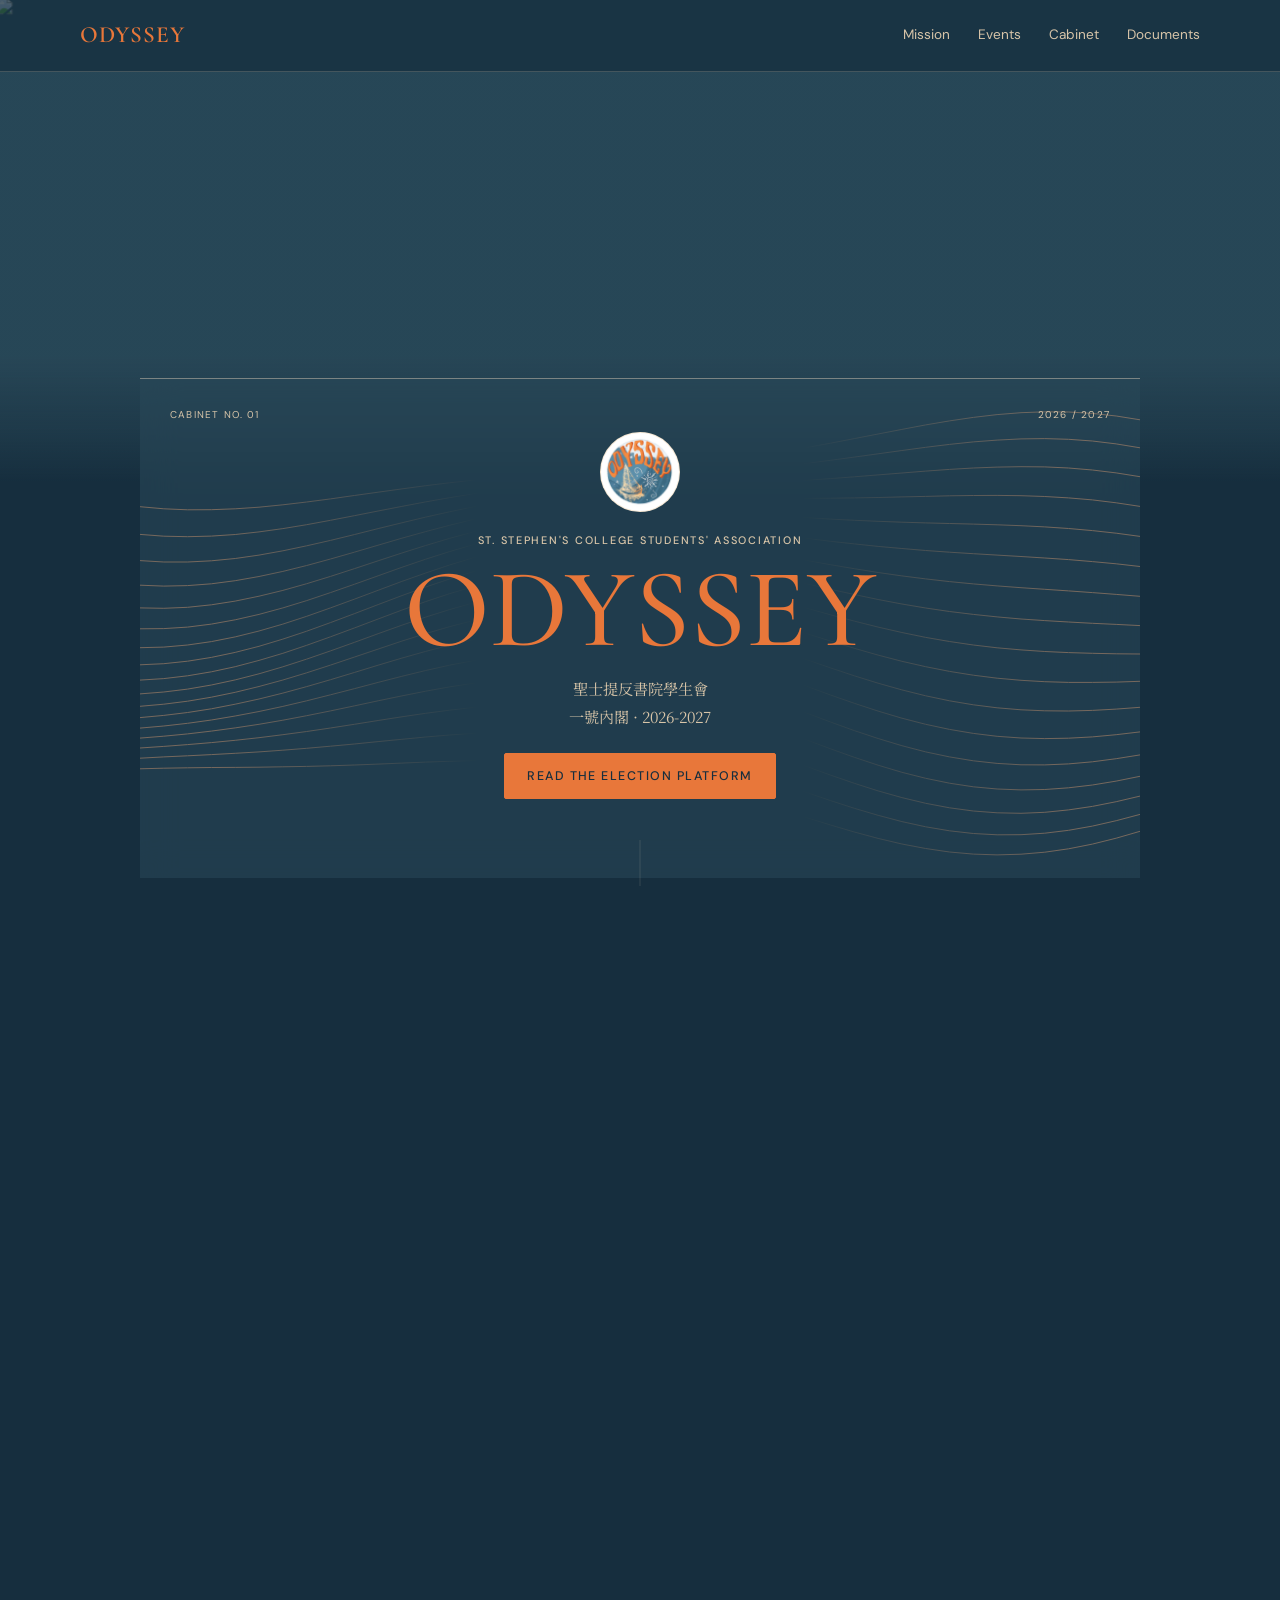
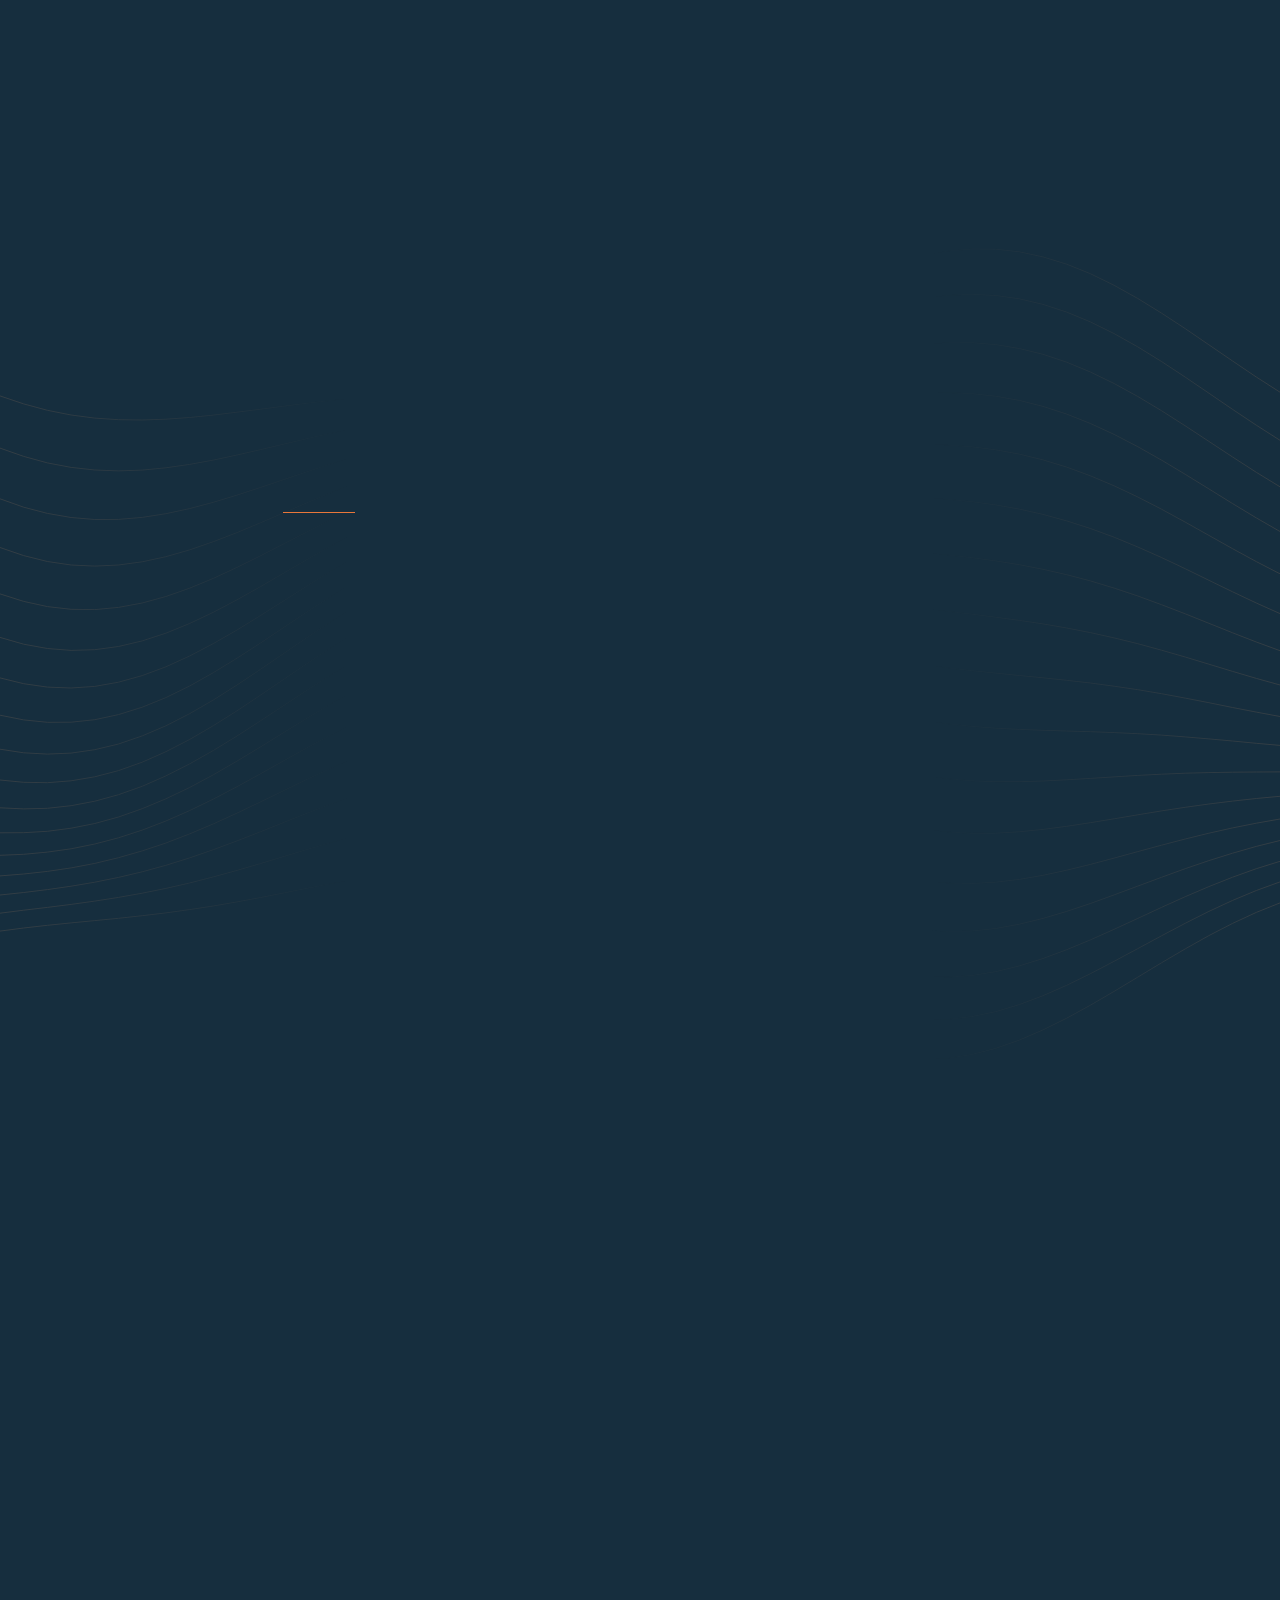
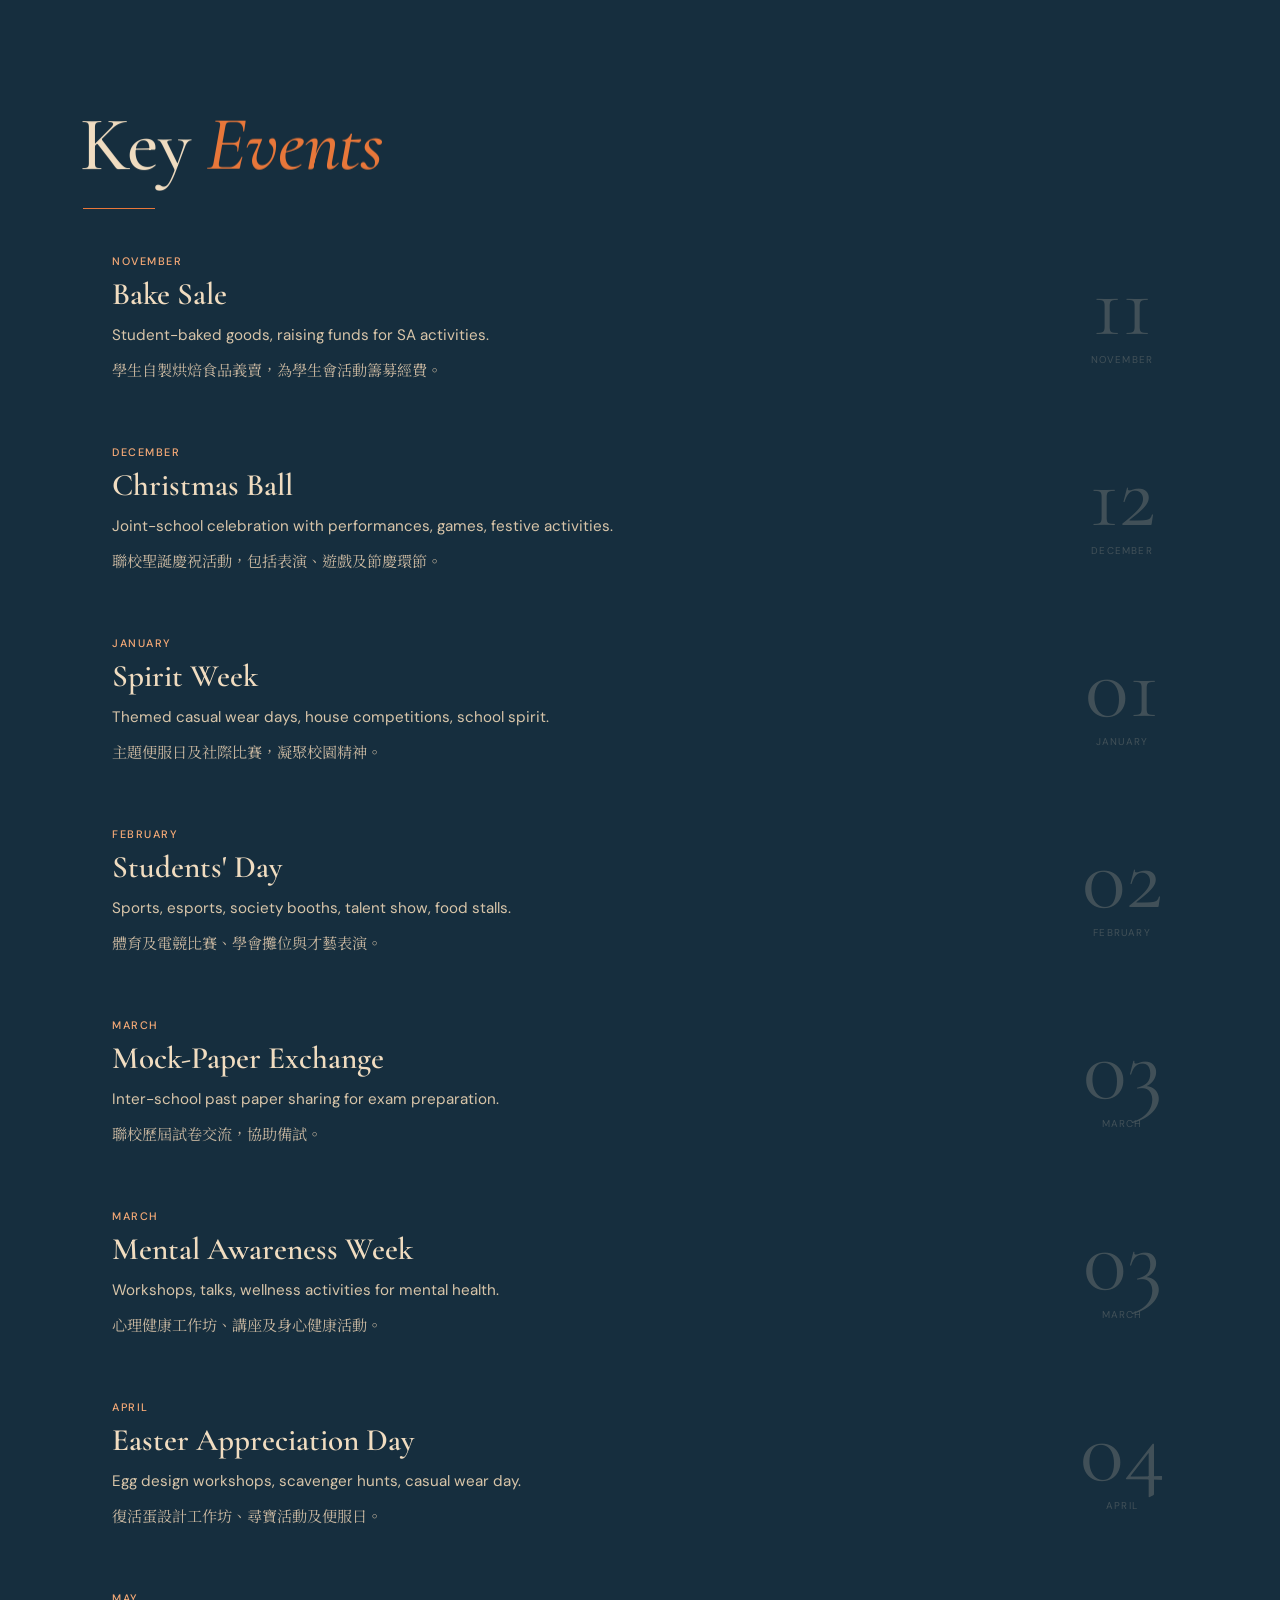
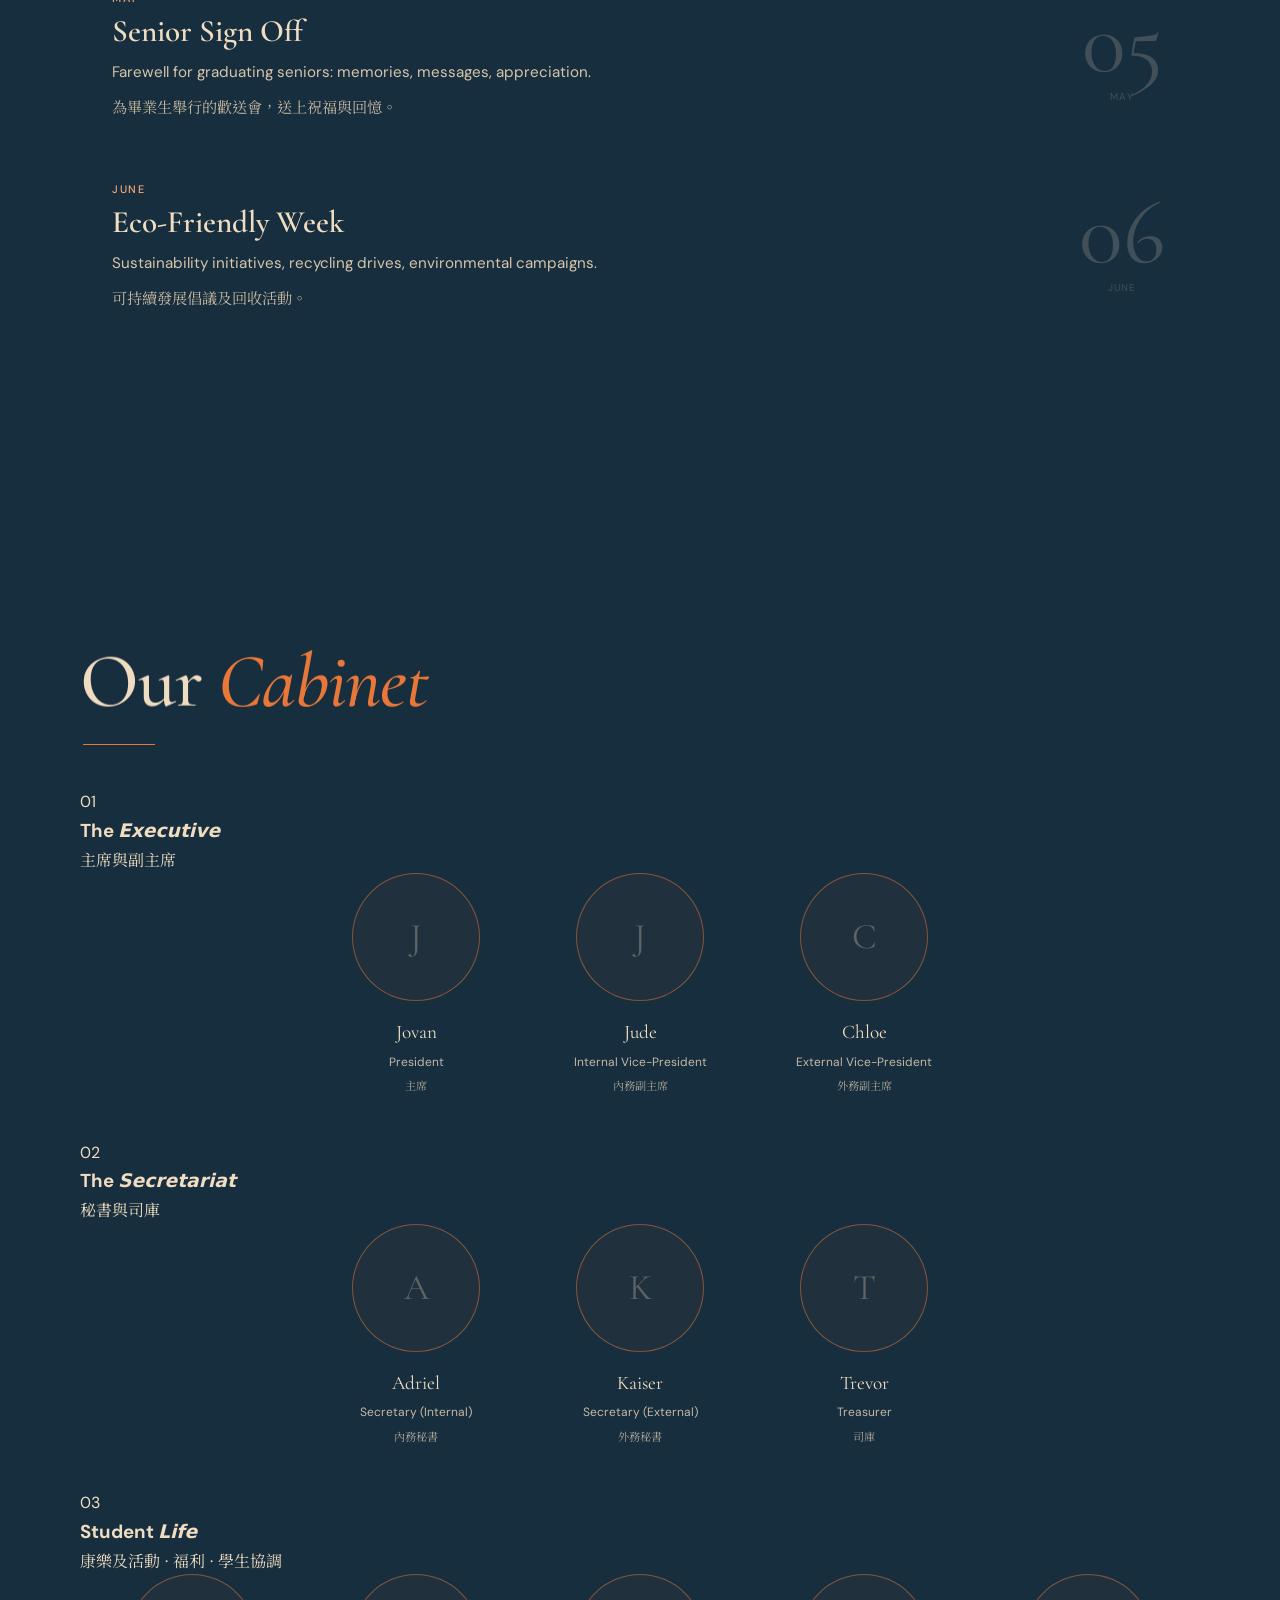
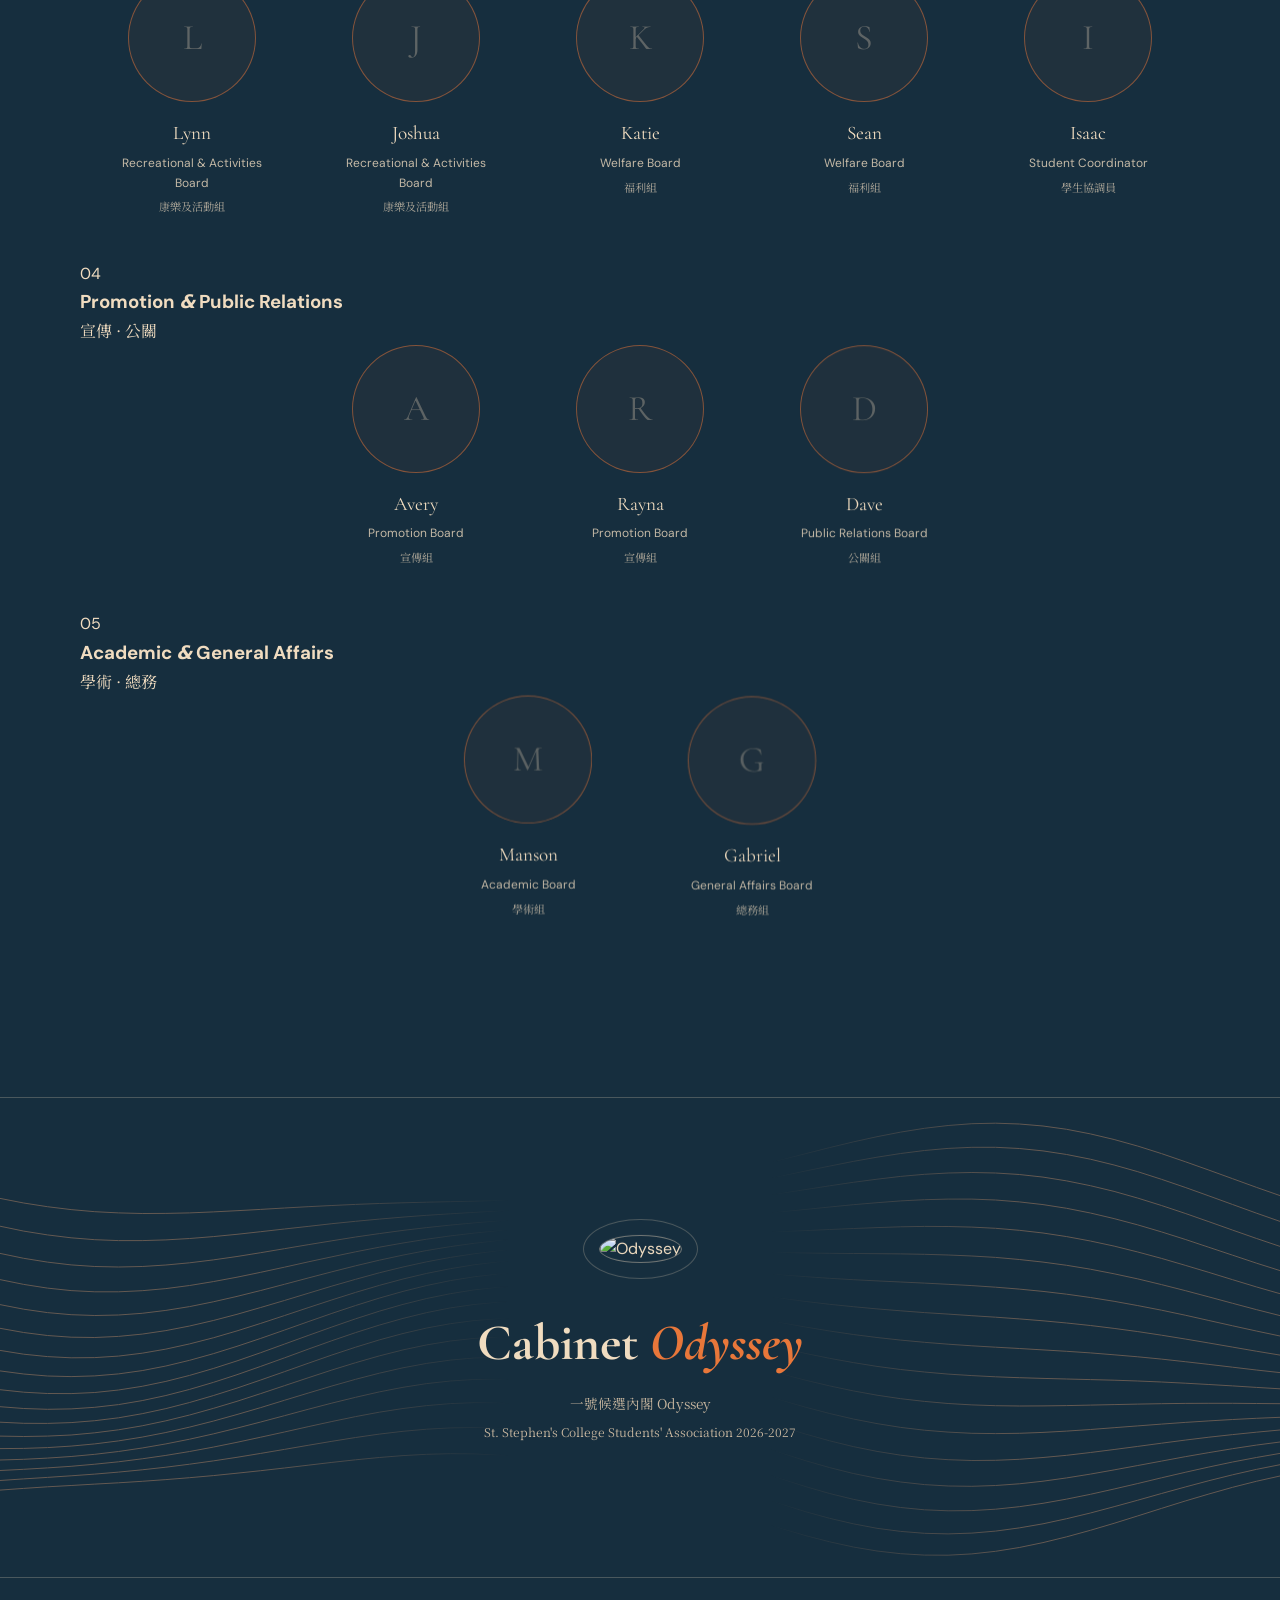
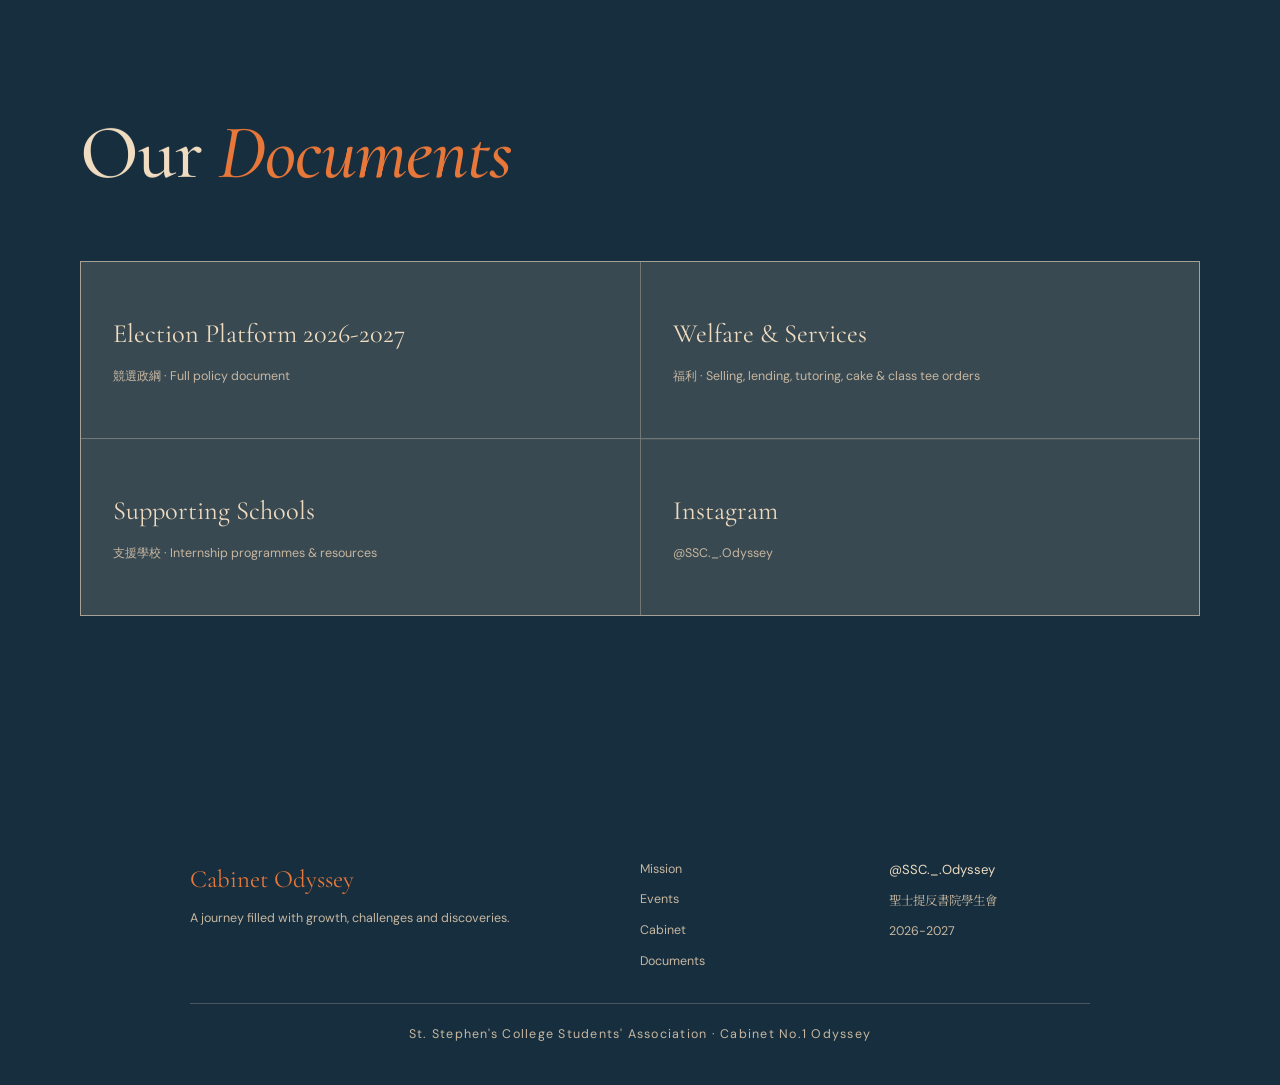
==== commit d73f6ec0: "astra element" ====
--- a/index.html
+++ b/index.html
@@ -306,17 +306,6 @@
     .timeline-item {
       position: relative;
       padding-bottom: 3rem;
-    }
-    .timeline-item::before {
-      content: '';
-      position: absolute;
-      left: -2rem;
-      top: 0.5rem;
-      width: 6px;
-      height: 6px;
-      border-radius: 50%;
-      background: var(--orange);
-      transform: translateX(-50%);
     }
     .timeline-date {
       font-size: 0.7rem;
@@ -570,7 +559,8 @@
       .reveal { opacity: 1; }
     }
   </style>
-  <link rel="stylesheet" href="assets/css/odyssey-ui.css?v=apple-audit-1">
+  <link rel="stylesheet" href="assets/css/odyssey-ui.css?v=route-6">
+  <link rel="stylesheet" href="assets/css/odyssey-elements.css?v=2">
 </head>
 <body class="home-page" id="top">
 
@@ -604,60 +594,80 @@
     </div>
   </div>
 
+  <svg class="page-route" data-page-route aria-hidden="true" focusable="false">
+    <path class="route-base"></path>
+    <path class="route-lit"></path>
+    <rect class="route-dot" width="8" height="8"></rect>
+  </svg>
+
   <main id="main-content">
   <section class="hero">
-    <div class="hero-bg">
-      <picture>
-        <source media="(max-width: 640px)" srcset="assets/banner-mobile.jpg">
-        <img src="assets/banner.jpg" alt="" width="2048" height="682" fetchpriority="high">
-      </picture>
-    </div>
-    <div class="hero-content">
-      <div class="hero-logo">
-        <img src="assets/logo-badge.jpg" alt="Odyssey" width="320" height="317">
-      </div>
-      <p class="hero-subtitle">St. Stephen's College Students' Association</p>
-      <h1 class="hero-title">ODYSSEY</h1>
-      <p class="hero-tc">聖士提反書院學生會<br>一號內閣 · 2026-2027</p>
-      <a href="https://docs.google.com/document/d/1kr4Og9IaL9a-IRYl8kwosoKnGv9g10jau74k4Kpf19c/edit?tab=t.0" target="_blank" rel="noopener noreferrer" class="hero-cta">Read the Election Platform</a>
-      <div class="countdown">
-        <p class="countdown-label">Voting Day · 28 September 2026</p>
-        <div class="countdown-timer" id="countdown" role="timer" aria-label="Time remaining until voting day">
-          <div class="countdown-unit"><span class="countdown-num" id="days">--</span><p class="countdown-txt">Days</p></div>
-          <span class="countdown-sep">:</span>
-          <div class="countdown-unit"><span class="countdown-num" id="hours">--</span><p class="countdown-txt">Hours</p></div>
-          <span class="countdown-sep">:</span>
-          <div class="countdown-unit"><span class="countdown-num" id="mins">--</span><p class="countdown-txt">Mins</p></div>
-          <span class="countdown-sep">:</span>
-          <div class="countdown-unit"><span class="countdown-num" id="secs">--</span><p class="countdown-txt">Secs</p></div>
+    <div class="hero-stage">
+      <div class="hero-bg">
+        <picture>
+          <source media="(max-width: 640px)" srcset="assets/banner-mobile.jpg">
+          <img src="assets/banner.jpg" alt="" width="2048" height="682" fetchpriority="high">
+        </picture>
+      </div>
+      <div class="hero-content">
+        <div class="voyage-waves voyage-waves--hero" data-voyage-waves aria-hidden="true"><svg focusable="false"></svg></div>
+        <span class="hero-edition" aria-hidden="true">Cabinet No. 01</span>
+        <span class="hero-year" aria-hidden="true">2026 / 2027</span>
+        <div class="hero-logo">
+          <img src="assets/logo-badge.jpg" alt="Odyssey" width="320" height="317">
         </div>
-      </div>
+        <p class="hero-subtitle">St. Stephen's College Students' Association</p>
+        <h1 class="hero-title">ODYSSEY</h1>
+        <p class="hero-tc">聖士提反書院學生會<br>一號內閣 · 2026-2027</p>
+        <a href="https://docs.google.com/document/d/1kr4Og9IaL9a-IRYl8kwosoKnGv9g10jau74k4Kpf19c/edit?tab=t.0" target="_blank" rel="noopener noreferrer" class="hero-cta">Read the Election Platform</a>
+        <div class="countdown">
+          <p class="countdown-label">Voting Day · 28 September 2026</p>
+          <div class="countdown-timer" id="countdown" role="timer" aria-label="Time remaining until voting day">
+            <div class="countdown-unit"><span class="countdown-num" id="days">--</span><p class="countdown-txt">Days</p></div>
+            <span class="countdown-sep">:</span>
+            <div class="countdown-unit"><span class="countdown-num" id="hours">--</span><p class="countdown-txt">Hours</p></div>
+            <span class="countdown-sep">:</span>
+            <div class="countdown-unit"><span class="countdown-num" id="mins">--</span><p class="countdown-txt">Mins</p></div>
+            <span class="countdown-sep">:</span>
+            <div class="countdown-unit"><span class="countdown-num" id="secs">--</span><p class="countdown-txt">Secs</p></div>
+          </div>
+        </div>
+      </div>
+      <div class="scroll-cue" aria-hidden="true"><span class="scroll-cue__line"></span></div>
     </div>
   </section>
 
-  <section id="mission">
-    <h2 class="section-title reveal">The Meaning of <em>Odyssey</em></h2>
-
-    <div class="content-block reveal">
-      <p><strong class="serif" style="color:var(--orange);font-weight:500;">Odyssey</strong>, from the Greek, means a journey filled with growth, challenges and discoveries. It symbolises a voyage through harsh waters and storms, a test of strength and resilience.</p>
-      <p>Much like school life. Every student embarks on a journey of personal growth. We're here to support each step, whether it is personal problems, academic struggles, or something else entirely. We lead them to success.</p>
-      <p class="tc">Odyssey 指的是一段充滿成長、挑戰與發現的旅程。這個源自希臘的名字，象徵著穿越險惡水域與風暴的艱難航程。</p>
-      <p class="tc">我們期盼能陪伴學生走過這趟旅程的每一步，無論是個人或學業上的問題，都將竭盡所能提供支援，引領他們邁向成功的里程碑。</p>
-    </div>
-    <h2 class="section-title reveal">What We <em>Do</em></h2>
-
-    <div class="content-block reveal">
-      <p>Learning doesn't stop at the classroom. We know that. At Odyssey, students come first. We lead by example, listen when it matters, and push for change where it's needed.</p>
-      <p>We're the bridge between students and the administration. Our job: make this year unforgettable.</p>
-      <p class="tc">我們深知，學生時代是成長、學習與共享體驗的重要篇章，其意義遠遠超越了課堂的範疇。</p>
-      <p class="tc">我們將每位學生的興趣放在首位。我們致力於以包容的態度引領、以謙遜的態度傾聽，並作為學生群體與校方管理層之間不可或缺的溝通橋樑。</p>
-    </div>
-
-    <div class="pillars reveal">
-      <a href="services.html" class="pillar-link">Services <span class="tc">服務</span></a>
-      <a href="activities.html" class="pillar-link">Activities <span class="tc">活動</span></a>
-      <a href="campus.html" class="pillar-link">Campus <span class="tc">校園改善</span></a>
-      <a href="joint-school.html" class="pillar-link">Joint-School Activities <span class="tc">聯校活動</span></a>
+  <section id="mission" class="scrub-mission">
+    <div class="mission-stage">
+      <div class="voyage-waves voyage-waves--mission" data-voyage-waves aria-hidden="true"><svg focusable="false"></svg></div>
+      <div class="scrub-beat" data-beat="0">
+        <div class="beat-frame">
+          <h2 class="section-title">The Meaning of <em>Odyssey</em></h2>
+          <div class="content-block">
+            <p><strong class="serif" style="color:var(--orange);font-weight:500;">Odyssey</strong>, from the Greek, means a journey filled with growth, challenges and discoveries. It symbolises a voyage through harsh waters and storms, a test of strength and resilience.</p>
+            <p>Much like school life. Every student embarks on a journey of personal growth. We're here to support each step, whether it is personal problems, academic struggles, or something else entirely. We lead them to success.</p>
+            <p class="tc">Odyssey 指的是一段充滿成長、挑戰與發現的旅程。這個源自希臘的名字，象徵著穿越險惡水域與風暴的艱難航程。</p>
+            <p class="tc">我們期盼能陪伴學生走過這趟旅程的每一步，無論是個人或學業上的問題，都將竭盡所能提供支援，引領他們邁向成功的里程碑。</p>
+          </div>
+        </div>
+      </div>
+      <div class="scrub-beat" data-beat="1">
+        <div class="beat-frame">
+          <h2 class="section-title">What We <em>Do</em></h2>
+          <div class="content-block">
+            <p>Learning doesn't stop at the classroom. We know that. At Odyssey, students come first. We lead by example, listen when it matters, and push for change where it's needed.</p>
+            <p>We're the bridge between students and the administration. Our job: make this year unforgettable.</p>
+            <p class="tc">我們深知，學生時代是成長、學習與共享體驗的重要篇章，其意義遠遠超越了課堂的範疇。</p>
+            <p class="tc">我們將每位學生的興趣放在首位。我們致力於以包容的態度引領、以謙遜的態度傾聽，並作為學生群體與校方管理層之間不可或缺的溝通橋樑。</p>
+          </div>
+          <div class="pillars">
+            <a href="services.html" class="pillar-link" data-spotlight><span class="pillar-index" aria-hidden="true">01</span>Services <span class="tc">服務</span></a>
+            <a href="activities.html" class="pillar-link" data-spotlight><span class="pillar-index" aria-hidden="true">02</span>Activities <span class="tc">活動</span></a>
+            <a href="campus.html" class="pillar-link" data-spotlight><span class="pillar-index" aria-hidden="true">03</span>Campus <span class="tc">校園改善</span></a>
+            <a href="joint-school.html" class="pillar-link" data-spotlight><span class="pillar-index" aria-hidden="true">04</span>Joint-School Activities <span class="tc">聯校活動</span></a>
+          </div>
+        </div>
+      </div>
     </div>
   </section>
 
@@ -725,139 +735,167 @@
   <section id="members">
     <h2 class="section-title reveal">Our <em>Cabinet</em></h2>
 
-    <div class="cabinet-list">
-      <div class="cabinet-row reveal">
-        <div class="cabinet-member">
-          <div class="member-photo" data-initial="J"><img loading="lazy" decoding="async" src="assets/members/jovan.jpg" alt="Jovan"></div>
-          <p class="member-name">Jovan</p>
-          <p class="member-role">President</p>
-          <p class="member-tc">主席</p>
+    <div class="flow-stack" data-cabinet-flow>
+      <div class="flow-panel">
+        <div class="flow-panel-inner">
+          <header class="flow-head">
+            <p class="flow-index">01</p>
+            <h3 class="flow-label">The <em>Executive</em></h3>
+            <p class="flow-label-tc tc">主席與副主席</p>
+          </header>
+          <div class="cabinet-row reveal">
+            <div class="cabinet-member">
+              <div class="member-photo" data-initial="J"><img loading="lazy" decoding="async" src="assets/members/jovan.jpg" alt="Jovan"></div>
+              <p class="member-name">Jovan</p>
+              <p class="member-role">President</p>
+              <p class="member-tc">主席</p>
+            </div>
+            <div class="cabinet-member">
+              <div class="member-photo" data-initial="J"><img loading="lazy" decoding="async" src="assets/members/jude.jpg" alt="Jude"></div>
+              <p class="member-name">Jude</p>
+              <p class="member-role">Internal Vice-President</p>
+              <p class="member-tc">內務副主席</p>
+            </div>
+            <div class="cabinet-member">
+              <div class="member-photo" data-initial="C"><img loading="lazy" decoding="async" src="assets/members/chloe.jpg" alt="Chloe"></div>
+              <p class="member-name">Chloe</p>
+              <p class="member-role">External Vice-President</p>
+              <p class="member-tc">外務副主席</p>
+            </div>
+          </div>
         </div>
       </div>
 
-      <div class="cabinet-row reveal">
-        <div class="cabinet-member">
-          <div class="member-photo" data-initial="J"><img loading="lazy" decoding="async" src="assets/members/jude.jpg" alt="Jude"></div>
-          <p class="member-name">Jude</p>
-          <p class="member-role">Internal Vice-President</p>
-          <p class="member-tc">內務副主席</p>
+      <div class="flow-panel">
+        <div class="flow-panel-inner">
+          <header class="flow-head">
+            <p class="flow-index">02</p>
+            <h3 class="flow-label">The <em>Secretariat</em></h3>
+            <p class="flow-label-tc tc">秘書與司庫</p>
+          </header>
+          <div class="cabinet-row reveal">
+            <div class="cabinet-member">
+              <div class="member-photo" data-initial="A"><img loading="lazy" decoding="async" src="assets/members/adriel.jpg" alt="Adriel"></div>
+              <p class="member-name">Adriel</p>
+              <p class="member-role">Secretary (Internal)</p>
+              <p class="member-tc">內務秘書</p>
+            </div>
+            <div class="cabinet-member">
+              <div class="member-photo" data-initial="K"><img loading="lazy" decoding="async" src="assets/members/kaiser.jpg" alt="Kaiser"></div>
+              <p class="member-name">Kaiser</p>
+              <p class="member-role">Secretary (External)</p>
+              <p class="member-tc">外務秘書</p>
+            </div>
+            <div class="cabinet-member">
+              <div class="member-photo" data-initial="T"><img loading="lazy" decoding="async" src="assets/members/trevor.jpg" alt="Trevor"></div>
+              <p class="member-name">Trevor</p>
+              <p class="member-role">Treasurer</p>
+              <p class="member-tc">司庫</p>
+            </div>
+          </div>
         </div>
-        <div class="cabinet-member">
-          <div class="member-photo" data-initial="C"><img loading="lazy" decoding="async" src="assets/members/chloe.jpg" alt="Chloe"></div>
-          <p class="member-name">Chloe</p>
-          <p class="member-role">External Vice-President</p>
-          <p class="member-tc">外務副主席</p>
+      </div>
+
+      <div class="flow-panel">
+        <div class="flow-panel-inner">
+          <header class="flow-head">
+            <p class="flow-index">03</p>
+            <h3 class="flow-label">Student <em>Life</em></h3>
+            <p class="flow-label-tc tc">康樂及活動 · 福利 · 學生協調</p>
+          </header>
+          <div class="cabinet-row reveal">
+            <div class="cabinet-member">
+              <div class="member-photo" data-initial="L"><img loading="lazy" decoding="async" src="assets/members/lynn.jpg" alt="Lynn"></div>
+              <p class="member-name">Lynn</p>
+              <p class="member-role">Recreational & Activities Board</p>
+              <p class="member-tc">康樂及活動組</p>
+            </div>
+            <div class="cabinet-member">
+              <div class="member-photo" data-initial="J"><img loading="lazy" decoding="async" src="assets/members/joshua.jpg" alt="Joshua"></div>
+              <p class="member-name">Joshua</p>
+              <p class="member-role">Recreational & Activities Board</p>
+              <p class="member-tc">康樂及活動組</p>
+            </div>
+            <div class="cabinet-member">
+              <div class="member-photo" data-initial="K"><img loading="lazy" decoding="async" src="assets/members/katie.jpg" alt="Katie"></div>
+              <p class="member-name">Katie</p>
+              <p class="member-role">Welfare Board</p>
+              <p class="member-tc">福利組</p>
+            </div>
+            <div class="cabinet-member">
+              <div class="member-photo" data-initial="S"><img loading="lazy" decoding="async" src="assets/members/sean.jpg" alt="Sean"></div>
+              <p class="member-name">Sean</p>
+              <p class="member-role">Welfare Board</p>
+              <p class="member-tc">福利組</p>
+            </div>
+            <div class="cabinet-member">
+              <div class="member-photo" data-initial="I"><img loading="lazy" decoding="async" src="assets/members/isaac.jpg" alt="Isaac"></div>
+              <p class="member-name">Isaac</p>
+              <p class="member-role">Student Coordinator</p>
+              <p class="member-tc">學生協調員</p>
+            </div>
+          </div>
         </div>
       </div>
 
-      <div class="cabinet-row reveal">
-        <div class="cabinet-member">
-          <div class="member-photo" data-initial="A"><img loading="lazy" decoding="async" src="assets/members/adriel.jpg" alt="Adriel"></div>
-          <p class="member-name">Adriel</p>
-          <p class="member-role">Secretary (Internal)</p>
-          <p class="member-tc">內務秘書</p>
+      <div class="flow-panel">
+        <div class="flow-panel-inner">
+          <header class="flow-head">
+            <p class="flow-index">04</p>
+            <h3 class="flow-label">Promotion <em>&</em> Public Relations</h3>
+            <p class="flow-label-tc tc">宣傳 · 公關</p>
+          </header>
+          <div class="cabinet-row reveal">
+            <div class="cabinet-member">
+              <div class="member-photo" data-initial="A"><img loading="lazy" decoding="async" src="assets/members/avery.jpg" alt="Avery"></div>
+              <p class="member-name">Avery</p>
+              <p class="member-role">Promotion Board</p>
+              <p class="member-tc">宣傳組</p>
+            </div>
+            <div class="cabinet-member">
+              <div class="member-photo" data-initial="R"><img loading="lazy" decoding="async" src="assets/members/rayna.jpg" alt="Rayna"></div>
+              <p class="member-name">Rayna</p>
+              <p class="member-role">Promotion Board</p>
+              <p class="member-tc">宣傳組</p>
+            </div>
+            <div class="cabinet-member">
+              <div class="member-photo" data-initial="D"><img loading="lazy" decoding="async" src="assets/members/dave.jpg" alt="Dave"></div>
+              <p class="member-name">Dave</p>
+              <p class="member-role">Public Relations Board</p>
+              <p class="member-tc">公關組</p>
+            </div>
+          </div>
         </div>
-        <div class="cabinet-member">
-          <div class="member-photo" data-initial="K"><img loading="lazy" decoding="async" src="assets/members/kaiser.jpg" alt="Kaiser"></div>
-          <p class="member-name">Kaiser</p>
-          <p class="member-role">Secretary (External)</p>
-          <p class="member-tc">外務秘書</p>
-        </div>
-      </div>
-
-      <div class="cabinet-row reveal">
-        <div class="cabinet-member">
-          <div class="member-photo" data-initial="T"><img loading="lazy" decoding="async" src="assets/members/trevor.jpg" alt="Trevor"></div>
-          <p class="member-name">Trevor</p>
-          <p class="member-role">Treasurer</p>
-          <p class="member-tc">司庫</p>
-        </div>
-      </div>
-
-      <div class="cabinet-row reveal">
-        <div class="cabinet-member">
-          <div class="member-photo" data-initial="L"><img loading="lazy" decoding="async" src="assets/members/lynn.jpg" alt="Lynn"></div>
-          <p class="member-name">Lynn</p>
-          <p class="member-role">Recreational & Activities Board</p>
-          <p class="member-tc">康樂及活動組</p>
-        </div>
-        <div class="cabinet-member">
-          <div class="member-photo" data-initial="J"><img loading="lazy" decoding="async" src="assets/members/joshua.jpg" alt="Joshua"></div>
-          <p class="member-name">Joshua</p>
-          <p class="member-role">Recreational & Activities Board</p>
-          <p class="member-tc">康樂及活動組</p>
-        </div>
-      </div>
-
-      <div class="cabinet-row reveal">
-        <div class="cabinet-member">
-          <div class="member-photo" data-initial="K"><img loading="lazy" decoding="async" src="assets/members/katie.jpg" alt="Katie"></div>
-          <p class="member-name">Katie</p>
-          <p class="member-role">Welfare Board</p>
-          <p class="member-tc">福利組</p>
-        </div>
-        <div class="cabinet-member">
-          <div class="member-photo" data-initial="S"><img loading="lazy" decoding="async" src="assets/members/sean.jpg" alt="Sean"></div>
-          <p class="member-name">Sean</p>
-          <p class="member-role">Welfare Board</p>
-          <p class="member-tc">福利組</p>
-        </div>
-      </div>
-
-      <div class="cabinet-row reveal">
-        <div class="cabinet-member">
-          <div class="member-photo" data-initial="A"><img loading="lazy" decoding="async" src="assets/members/avery.jpg" alt="Avery"></div>
-          <p class="member-name">Avery</p>
-          <p class="member-role">Promotion Board</p>
-          <p class="member-tc">宣傳組</p>
-        </div>
-        <div class="cabinet-member">
-          <div class="member-photo" data-initial="R"><img loading="lazy" decoding="async" src="assets/members/rayna.jpg" alt="Rayna"></div>
-          <p class="member-name">Rayna</p>
-          <p class="member-role">Promotion Board</p>
-          <p class="member-tc">宣傳組</p>
-        </div>
-      </div>
-
-      <div class="cabinet-row reveal">
-        <div class="cabinet-member">
-          <div class="member-photo" data-initial="D"><img loading="lazy" decoding="async" src="assets/members/dave.jpg" alt="Dave"></div>
-          <p class="member-name">Dave</p>
-          <p class="member-role">Public Relations Board</p>
-          <p class="member-tc">公關組</p>
-        </div>
-      </div>
-
-      <div class="cabinet-row reveal">
-        <div class="cabinet-member">
-          <div class="member-photo" data-initial="M"><img loading="lazy" decoding="async" src="assets/members/manson.jpg" alt="Manson"></div>
-          <p class="member-name">Manson</p>
-          <p class="member-role">Academic Board</p>
-          <p class="member-tc">學術組</p>
-        </div>
-      </div>
-
-      <div class="cabinet-row reveal">
-        <div class="cabinet-member">
-          <div class="member-photo" data-initial="G"><img loading="lazy" decoding="async" src="assets/members/gabriel.jpg" alt="Gabriel"></div>
-          <p class="member-name">Gabriel</p>
-          <p class="member-role">General Affairs Board</p>
-          <p class="member-tc">總務組</p>
-        </div>
-      </div>
-
-      <div class="cabinet-row reveal">
-        <div class="cabinet-member">
-          <div class="member-photo" data-initial="I"><img loading="lazy" decoding="async" src="assets/members/isaac.jpg" alt="Isaac"></div>
-          <p class="member-name">Isaac</p>
-          <p class="member-role">Student Coordinator</p>
-          <p class="member-tc">學生協調員</p>
+      </div>
+
+      <div class="flow-panel">
+        <div class="flow-panel-inner">
+          <header class="flow-head">
+            <p class="flow-index">05</p>
+            <h3 class="flow-label">Academic <em>&</em> General Affairs</h3>
+            <p class="flow-label-tc tc">學術 · 總務</p>
+          </header>
+          <div class="cabinet-row reveal">
+            <div class="cabinet-member">
+              <div class="member-photo" data-initial="M"><img loading="lazy" decoding="async" src="assets/members/manson.jpg" alt="Manson"></div>
+              <p class="member-name">Manson</p>
+              <p class="member-role">Academic Board</p>
+              <p class="member-tc">學術組</p>
+            </div>
+            <div class="cabinet-member">
+              <div class="member-photo" data-initial="G"><img loading="lazy" decoding="async" src="assets/members/gabriel.jpg" alt="Gabriel"></div>
+              <p class="member-name">Gabriel</p>
+              <p class="member-role">General Affairs Board</p>
+              <p class="member-tc">總務組</p>
+            </div>
+          </div>
         </div>
       </div>
     </div>
   </section>
 
   <div class="logo-showcase reveal">
+    <div class="voyage-waves voyage-waves--closing" data-voyage-waves aria-hidden="true"><svg focusable="false"></svg></div>
     <img src="assets/logo.png" alt="Odyssey">
     <h3>Cabinet <em>Odyssey</em></h3>
     <p class="tc">一號候選內閣 Odyssey</p>
@@ -939,6 +977,16 @@
 
     // Countdown to Sept 28, 2026
     const votingDay = new Date('2026-09-28T09:00:00+08:00').getTime();
+    function setUnit(id, value) {
+      const el = document.getElementById(id);
+      const text = String(value);
+      if (el.textContent === text) return;
+      el.textContent = text;
+      // Re-trigger the arrival animation only when the digit actually changes.
+      el.classList.remove('is-ticking');
+      void el.offsetWidth;
+      el.classList.add('is-ticking');
+    }
     function updateCountdown() {
       const now = Date.now();
       const diff = votingDay - now;
@@ -950,15 +998,20 @@
       const h = Math.floor((diff % 86400000) / 3600000);
       const m = Math.floor((diff % 3600000) / 60000);
       const s = Math.floor((diff % 60000) / 1000);
-      document.getElementById('days').textContent = d;
-      document.getElementById('hours').textContent = h;
-      document.getElementById('mins').textContent = m;
-      document.getElementById('secs').textContent = s;
+      setUnit('days', d);
+      setUnit('hours', h);
+      setUnit('mins', m);
+      setUnit('secs', s);
     }
     updateCountdown();
     setInterval(updateCountdown, 1000);
   </script>
   <script src="assets/js/odyssey-ui.js?v=motion-1" defer></script>
+  <script src="assets/js/odyssey-motion.js?v=route-6" defer></script>
+  <script src="assets/js/vendor/gsap.min.js" defer></script>
+  <script src="assets/js/vendor/ScrollTrigger.min.js" defer></script>
+  <script src="assets/js/odyssey-gsap.js?v=4" defer></script>
+  <script src="assets/js/odyssey-elements.js?v=2" defer></script>
 
 </body>
 </html>
--- a/assets/css/odyssey-ui.css
+++ b/assets/css/odyssey-ui.css
@@ -3,6 +3,7 @@
 
 :root {
   --odyssey-teal: #2a4a5a;
+  --odyssey-teal-rgb: 42, 74, 90;
   --odyssey-teal-deep: #1e3a4a;
   --odyssey-night: #162e3e;
   --odyssey-orange: #e8773a;
@@ -321,26 +322,30 @@
 
 .home-page .hero-bg {
   width: 100%;
-  max-height: 520px;
+  max-height: 580px;
   overflow: hidden;
   background: var(--odyssey-teal);
 }
 
 .home-page .hero-bg img {
   width: 100%;
-  height: clamp(270px, 36vw, 520px);
+  height: clamp(300px, 42vw, 580px);
   object-fit: cover;
   object-position: center;
 }
 
 .home-page .hero-bg::after {
-  background: rgba(22, 46, 62, .12);
+  background: linear-gradient(180deg,
+    rgba(22, 46, 62, .12) 0%,
+    rgba(22, 46, 62, .12) 74%,
+    rgba(22, 46, 62, .6) 90%,
+    var(--odyssey-night) 100%);
 }
 
 .home-page .hero-content {
-  width: min(calc(100% - 32px), 760px);
-  margin: -96px auto 0;
-  padding: 40px 48px 44px;
+  width: min(calc(100% - 32px), 1000px);
+  margin: -104px auto 0;
+  padding: 52px 60px 56px;
   background: var(--odyssey-teal);
   border-top: 1px solid var(--odyssey-line-strong);
   text-align: center;
@@ -369,10 +374,10 @@
 }
 
 .home-page .hero-title {
-  margin-bottom: 12px;
+  margin-bottom: 14px;
   color: var(--odyssey-orange);
   font-family: "Cormorant Garamond", Georgia, serif;
-  font-size: clamp(3.5rem, 8vw, 6rem);
+  font-size: clamp(3.8rem, 9vw, 7rem);
   font-weight: 500;
   line-height: .92;
 }
@@ -389,7 +394,7 @@
 }
 
 .home-page .countdown {
-  max-width: 520px;
+  max-width: 560px;
   margin: 28px auto 0;
   padding: 16px 0 6px;
   background: transparent;
@@ -442,7 +447,9 @@
   width: min(calc(100% - 48px), var(--odyssey-content));
   max-width: none;
   margin: 0 auto;
-  padding: clamp(64px, 8vw, 104px) 0;
+  /* The air between sections is the premium signal: a full breath at every
+     viewport, tuned in viewport heights so short laptops stay balanced. */
+  padding: clamp(104px, 15vh, 184px) 0;
 }
 
 .home-page #mission {
@@ -453,13 +460,13 @@
 }
 
 .home-page .section-title {
-  margin-bottom: 32px;
+  margin-bottom: 44px;
   color: var(--odyssey-cream);
   font-family: "Cormorant Garamond", Georgia, serif;
-  font-size: clamp(2.6rem, 6vw, 4.6rem);
+  font-size: clamp(2.75rem, 6vw, 5rem);
   font-weight: 500;
-  line-height: 1.15;
-  letter-spacing: -.02em;
+  line-height: 1.05;
+  letter-spacing: -.015em;
 }
 
 .home-page .section-title em {
@@ -468,21 +475,45 @@
   font-style: italic;
 }
 
+/* The spotlight signal: when a section becomes the one being read, a hairline
+   rule sweeps open under its title — the same underline motif as the nav.
+   The left edge starts on the page route's spine (container left + 3.5px)
+   so the two meet as a perpendicular junction instead of crossing. */
+.home-page .section-title::after {
+  content: "";
+  display: block;
+  width: 72px;
+  height: 1px;
+  margin-top: 22px;
+  margin-left: 3px;
+  background: var(--odyssey-orange);
+  transform: scaleX(0);
+  transform-origin: left center;
+  transition: transform 900ms var(--odyssey-ease-in-out) 120ms;
+}
+
+.home-page .has-entered .section-title::after,
+.home-page .section-title.has-entered::after {
+  transform: scaleX(1);
+}
+
 .home-page .content-block {
-  max-width: 760px;
-  margin-bottom: 48px;
+  max-width: 700px;
+  margin-bottom: 56px;
 }
 
 .home-page .content-block p {
-  margin-bottom: 20px;
+  margin-bottom: 22px;
   color: var(--odyssey-muted);
-  font-size: 1rem;
-  line-height: 1.8;
+  font-size: 1.06rem;
+  line-height: 1.85;
+  letter-spacing: .005em;
 }
 
 .home-page .content-block p.tc {
   color: var(--odyssey-muted);
-  font-size: .95rem;
+  font-size: .98rem;
+  line-height: 2;
 }
 
 .home-page .pillars {
@@ -519,7 +550,7 @@
 
 .home-page .timeline {
   max-width: 800px;
-  padding-left: 28px;
+  padding-left: 32px;
 }
 
 .home-page .timeline::before {
@@ -530,39 +561,32 @@
 }
 
 .home-page .timeline-item {
-  padding-bottom: 44px;
-}
-
-.home-page .timeline-item::before {
-  left: -25px;
-  top: 6px;
-  width: 7px;
-  height: 7px;
-  background: var(--odyssey-orange);
-  transform: none;
+  padding-bottom: 60px;
 }
 
 .home-page .timeline-date {
-  margin-bottom: 4px;
+  margin-bottom: 6px;
   color: var(--odyssey-orange-soft);
   font-size: .68rem;
   font-weight: 500;
-  letter-spacing: .12em;
+  letter-spacing: .14em;
 }
 
 .home-page .timeline-title {
-  margin-bottom: 8px;
+  margin-bottom: 10px;
   color: var(--odyssey-cream);
   font-family: "Cormorant Garamond", Georgia, serif;
-  font-size: 1.7rem;
+  font-size: 1.95rem;
   font-weight: 600;
+  line-height: 1.15;
 }
 
 .home-page .timeline-desc,
 .home-page .timeline-tc {
-  max-width: 680px;
+  max-width: 640px;
   color: var(--odyssey-muted);
-  font-size: .92rem;
+  font-size: .95rem;
+  line-height: 1.75;
 }
 
 .home-page .timeline-tc {
@@ -615,11 +639,11 @@
 }
 
 .home-page .doc-link {
-  min-height: 142px;
+  min-height: 176px;
   display: flex;
   flex-direction: column;
   justify-content: center;
-  padding: 24px;
+  padding: 30px 32px;
   color: var(--odyssey-cream);
   background: var(--odyssey-teal);
   text-decoration: none;
@@ -627,10 +651,10 @@
 }
 
 .home-page .doc-link-title {
-  margin-bottom: 8px;
+  margin-bottom: 10px;
   color: inherit;
   font-family: "Cormorant Garamond", Georgia, serif;
-  font-size: 1.45rem;
+  font-size: 1.65rem;
 }
 
 .home-page .doc-link-sub {
@@ -641,7 +665,7 @@
 
 .home-page footer {
   margin-top: 0;
-  padding: 64px 24px 32px;
+  padding: 108px 24px 40px;
   background: var(--odyssey-night);
 }
 
@@ -1229,7 +1253,10 @@
 
 .home-page .hero-bg img {
   transform-origin: center;
-  animation: odyssey-hero-image-enter 1100ms var(--odyssey-ease-in-out) both;
+  /* `backwards`, not `both`: the motion engine owns this element's transform
+     after the entrance, and a forwards fill would outrank the inline style. */
+  animation: odyssey-hero-image-enter 1100ms var(--odyssey-ease-in-out) backwards;
+  will-change: transform;
 }
 
 .home-page .hero-content > * {
@@ -1266,27 +1293,6 @@
   transform: scaleY(1);
 }
 
-.motion-ready .home-page .timeline-item::before {
-  opacity: 0;
-  transform: scale(.6);
-  transition: opacity 260ms var(--odyssey-ease-out), transform 260ms var(--odyssey-ease-out);
-}
-
-.motion-ready .home-page .timeline.is-visible .timeline-item::before {
-  opacity: 1;
-  transform: scale(1);
-}
-
-.motion-ready .home-page .timeline-item:nth-child(1)::before { transition-delay: 60ms; }
-.motion-ready .home-page .timeline-item:nth-child(2)::before { transition-delay: 110ms; }
-.motion-ready .home-page .timeline-item:nth-child(3)::before { transition-delay: 160ms; }
-.motion-ready .home-page .timeline-item:nth-child(4)::before { transition-delay: 210ms; }
-.motion-ready .home-page .timeline-item:nth-child(5)::before { transition-delay: 260ms; }
-.motion-ready .home-page .timeline-item:nth-child(6)::before { transition-delay: 310ms; }
-.motion-ready .home-page .timeline-item:nth-child(7)::before { transition-delay: 360ms; }
-.motion-ready .home-page .timeline-item:nth-child(8)::before { transition-delay: 410ms; }
-.motion-ready .home-page .timeline-item:nth-child(9)::before { transition-delay: 460ms; }
-
 .mobile-menu a {
   opacity: 0;
   transform: translateY(10px) scale(.97);
@@ -1361,7 +1367,8 @@
 }
 
 .home-page .hero-content {
-  animation: odyssey-piece-enter 520ms var(--odyssey-ease-out) 120ms both;
+  animation: odyssey-piece-enter 520ms var(--odyssey-ease-out) 120ms backwards;
+  will-change: transform, opacity;
 }
 
 body.subpage section:first-of-type .text-center > * {
@@ -1696,13 +1703,6 @@
     transform: translateX(4px) scale(1.018);
   }
 
-  .home-page .timeline-item:hover::before,
-  .motion-ready .home-page .timeline.is-visible .timeline-item:hover::before {
-    opacity: 1;
-    transform: scale(1.55);
-    transition-delay: 0ms;
-  }
-
   .home-page .cabinet-member {
     transform-origin: center;
     transition: transform 280ms var(--odyssey-ease-in-out);
@@ -1759,20 +1759,17 @@
   }
 
   .motion-ready .home-page .timeline::before,
-  .motion-ready .home-page .timeline-item::before,
   .mobile-menu a {
     transform: none !important;
     transition: opacity 160ms ease !important;
   }
 
-  .motion-ready .home-page .timeline::before,
-  .motion-ready .home-page .timeline-item::before {
+  .motion-ready .home-page .timeline::before {
     opacity: 1;
   }
 
   .home-page .timeline-item:hover,
   .motion-ready .home-page .timeline-item.visible:hover,
-  .home-page .timeline-item:hover::before,
   .home-page .cabinet-member:hover,
   .home-page .cabinet-member:hover .member-photo,
   .home-page .cabinet-member:hover .member-photo img {
@@ -1876,3 +1873,648 @@
     transform: none !important;
   }
 }
+
+/* ==========================================================================
+   Motion engine layer: scroll cue, spotlight states, the page route line,
+   the pinned mission scrub stage, and section colour shifts. Everything
+   here is scoped to the home page and driven by assets/js/odyssey-motion.js.
+   Reduced-motion users get none of the motion but keep every piece of
+   navigation and the full static layout.
+   ========================================================================== */
+
+/* With JS present the page controls its own scrolling, so the CSS smooth
+   behavior must stand down (it would fight the per-frame glide). */
+
+html.engine-scroll,
+html.motion-observed {
+  scroll-behavior: auto;
+}
+
+/* ---------- nav: current section ---------- */
+
+#nav .links a.is-current {
+  color: var(--odyssey-orange-soft);
+}
+
+#nav .links a.is-current::after {
+  transform: scaleX(1);
+}
+
+/* ---------- hero scroll cue ---------- */
+
+.scroll-cue {
+  position: absolute;
+  bottom: 14px;
+  left: 50%;
+  transform: translateX(-50%);
+  opacity: .8;
+}
+
+.scroll-cue__line {
+  display: block;
+  width: 1px;
+  height: 46px;
+  background: rgba(240, 220, 192, .18);
+  overflow: hidden;
+  position: relative;
+}
+
+.scroll-cue__line::after {
+  content: "";
+  position: absolute;
+  top: -14px;
+  left: 0;
+  width: 1px;
+  height: 14px;
+  background: var(--odyssey-orange);
+  animation: odyssey-cue-drift 2.3s var(--odyssey-ease-in-out) infinite;
+}
+
+@keyframes odyssey-cue-drift {
+  0% { transform: translateY(0); }
+  70%, 100% { transform: translateY(60px); }
+}
+
+@media (max-width: 640px) {
+  .scroll-cue {
+    display: none;
+  }
+}
+
+/* ---------- countdown digit arrival ---------- */
+
+@keyframes odyssey-num-tick {
+  from {
+    opacity: 0;
+    transform: translateY(.38em);
+  }
+  to {
+    opacity: 1;
+    transform: translateY(0);
+  }
+}
+
+.home-page .countdown-num.is-ticking {
+  animation: odyssey-num-tick 460ms var(--odyssey-ease-out);
+}
+
+/* ---------- cabinet breathing room ---------- */
+
+.home-page .cabinet-row {
+  gap: clamp(2.5rem, 5vw, 4.5rem);
+  margin-bottom: clamp(2.75rem, 5vh, 4rem);
+}
+
+.home-page .member-photo {
+  width: 128px;
+  height: 128px;
+}
+
+.home-page .member-name {
+  font-size: 1.2rem;
+}
+
+.home-page .pillars {
+  margin-top: 56px;
+}
+
+.home-page .pillar-link {
+  min-height: 96px;
+}
+
+/* ---------- first paint: rail waits for the hero arrival ---------- */
+
+@media (prefers-reduced-motion: reduce) {
+  .scroll-cue__line::after,
+  .home-page .countdown-num.is-ticking {
+    animation: none;
+  }
+
+  .home-page .section-title::after {
+    transition: none;
+    transform: scaleX(1);
+  }
+
+  .home-page .hero-bg img,
+  .home-page .hero-content {
+    will-change: auto;
+  }
+}
+
+/* ==========================================================================
+   Banner + countdown scrub (html.hero-scrub, set by odyssey-motion.js).
+   The hero becomes a two-viewport scroll region holding a pinned 100svh
+   stage. Load state: banner and identity card stacked, timer withheld.
+   One viewport of scroll: the banner lifts away, the card grows into the
+   stage, and the countdown surfaces. odyssey-motion.js scrubs the per-frame
+   geometry (top/height/width/opacity); this block defines the two endpoints.
+   Without the class (no JS, reduced motion, short viewport) the stacked
+   static layout above still applies, timer visible.
+   ========================================================================== */
+
+/* The legacy hero is a centering flex column; left alone it shrink-to-fits
+   the stage (whose children are absolutely positioned) down to zero. */
+.hero-stage {
+  width: 100%;
+}
+
+html.hero-scrub .home-page .hero {
+  /* Ideal load-state banner height; odyssey-motion.js shrinks it per viewport
+     so banner + card + the card's bottom edge all fit the pinned stage. */
+  --hero-banner-h: clamp(300px, 42vw, 580px);
+  height: 200vh;
+  height: 200svh;
+  padding-bottom: 0;
+  /* `overflow: hidden` from the legacy hero rule would trap the sticky
+     stage inside a non-scrolling scroll container and pin nothing. */
+  overflow: visible;
+}
+
+html.hero-scrub .hero-stage {
+  position: sticky;
+  top: 0;
+  height: 100vh;
+  height: 100svh;
+  overflow: clip;
+  background: var(--odyssey-night);
+}
+
+html.hero-scrub .home-page .hero-bg {
+  position: absolute;
+  top: 0;
+  right: 0;
+  left: 0;
+  height: var(--hero-banner-h);
+  z-index: 1;
+  pointer-events: none;
+  will-change: transform, opacity;
+}
+
+html.hero-scrub .home-page .hero-bg img {
+  height: 100%;
+}
+
+html.hero-scrub .home-page .hero-content {
+  position: absolute;
+  top: calc(var(--hero-banner-h) - 104px);
+  right: 0;
+  left: 0;
+  z-index: 2;
+  /* Flex centering keeps the stack optically centered while the card grows
+     into the stage; at the natural-height start it is identical to block flow. */
+  display: flex;
+  flex-direction: column;
+  align-items: center;
+  justify-content: center;
+  margin: 0 auto;
+  /* At rest the card is frosted glass over the banner (odyssey-motion.js
+     scrubs --hero-glass 0 → 1 with scroll), so it does not read as a solid
+     slab; at the fullscreen focus state it is fully solid again. */
+  background-color: rgba(var(--odyssey-teal-rgb), calc(.55 + .45 * var(--hero-glass, 0)));
+  -webkit-backdrop-filter: blur(calc(18px * (1 - var(--hero-glass, 0))));
+  backdrop-filter: blur(calc(18px * (1 - var(--hero-glass, 0))));
+}
+
+html.hero-scrub .home-page .countdown {
+  opacity: 0;
+  transform: translateY(12px);
+  /* The engine drives height from 0 to natural as the timer fades in, so the
+     collapsed block leaves no dead space in the card at load. */
+  overflow: hidden;
+}
+
+html.hero-scrub .scroll-cue {
+  z-index: 3;
+}
+
+@media (max-width: 640px) {
+  html.hero-scrub .home-page .hero {
+    --hero-banner-h: 220px;
+    padding-bottom: 0;
+  }
+
+  html.hero-scrub .home-page .hero-content {
+    top: calc(var(--hero-banner-h) - 24px);
+  }
+}
+
+/* ==========================================================================
+   GSAP layer (assets/js/odyssey-gsap.js + assets/js/vendor). When
+   html.gsap-on is present GSAP owns entrances and reveals, so the legacy
+   CSS entrance/reveal states stand down — the two systems must never
+   animate the same property. Without GSAP (vendor missing, script error,
+   reduced motion) none of this applies and the legacy layer works as before.
+   ========================================================================== */
+
+html.gsap-on .home-page .hero-bg img,
+html.gsap-on .home-page .hero-content,
+html.gsap-on body.subpage section:first-of-type .text-center {
+  animation: none !important;
+  will-change: auto;
+}
+
+html.gsap-on .motion-ready .reveal {
+  opacity: 1;
+  transform: none;
+  clip-path: none;
+}
+
+/* GSAP tweens the timeline items' opacity directly; the 420ms CSS reveal
+   transition would chase every tween step and turn the entrance mushy.
+   Hover feedback on the item itself stays instant in this mode. */
+html.gsap-on .motion-ready .home-page .timeline-item.visible {
+  transition: none;
+}
+
+/* Masked word reveals (built by odyssey-gsap.js splitWords). The padding /
+   negative-margin pair keeps descenders (g, y) and italic overhang inside
+   the mask without disturbing the surrounding line layout. */
+.gsap-mask {
+  display: inline-block;
+  overflow: hidden;
+  padding: 0 0.08em 0.14em;
+  margin: 0 -0.08em -0.14em;
+  vertical-align: bottom;
+}
+
+.gsap-word {
+  display: inline-block;
+  will-change: transform;
+}
+
+@media (prefers-reduced-motion: reduce) {
+  .gsap-word {
+    transform: none !important;
+  }
+
+  .gsap-mask {
+    overflow: visible;
+  }
+}
+
+/* ==========================================================================
+   Micro-interactions and ambient motion. CSS-only where possible; the GSAP
+   layer adds the scroll-driven and pointer-driven pieces on top. All of it
+   degrades to the static state under reduced motion or when gsap is absent.
+   ========================================================================== */
+
+/* Countdown digits: under GSAP the roll tween owns the tick. */
+html.gsap-on .home-page .countdown-num.is-ticking {
+  animation: none;
+}
+
+/* The events line fills with solid orange as the reader travels it;
+   --tl-fill (0–100) is written by odyssey-gsap.js. Without GSAP the var
+   stays 0 and the line keeps its original dim color. */
+html.gsap-on .home-page .timeline::before {
+  opacity: 1;
+  background: linear-gradient(
+    to bottom,
+    var(--odyssey-orange) calc(var(--tl-fill, 0) * 1%),
+    rgba(232, 119, 58, 0.4) calc(var(--tl-fill, 0) * 1%)
+  );
+}
+
+/* Nav brand breathes on hover. */
+#nav .brand {
+  transition: opacity 300ms ease, letter-spacing 320ms var(--odyssey-ease-out);
+}
+
+@media (hover: hover) and (pointer: fine) {
+  #nav .brand:hover {
+    letter-spacing: 0.1em;
+  }
+}
+
+/* Hamburger morphs into a close cross while the menu is open. */
+body.menu-open .menu-toggle__icon {
+  background: transparent;
+}
+
+body.menu-open .menu-toggle__icon::before {
+  transform: translateY(0) rotate(45deg);
+}
+
+body.menu-open .menu-toggle__icon::after {
+  transform: translateY(0) rotate(-45deg);
+}
+
+/* Portraits sit slightly desaturated until their member is hovered. */
+@media (hover: hover) and (pointer: fine) {
+  .home-page .member-photo img {
+    filter: saturate(0.82);
+    transition: filter 320ms ease, transform 280ms var(--odyssey-ease-in-out);
+  }
+
+  .home-page .cabinet-member:hover .member-photo img {
+    filter: saturate(1.08);
+  }
+}
+
+/* Cross-document view transitions between the five pages. Unsupported
+   browsers simply navigate without the crossfade. */
+@view-transition {
+  navigation: normal;
+}
+
+::view-transition-old(root) {
+  animation: 240ms var(--odyssey-ease-out) both odyssey-page-out;
+}
+
+::view-transition-new(root) {
+  animation: 340ms var(--odyssey-ease-out) 60ms both odyssey-page-in;
+}
+
+@keyframes odyssey-page-out {
+  to {
+    opacity: 0;
+    transform: translateY(-10px);
+  }
+}
+
+@keyframes odyssey-page-in {
+  from {
+    opacity: 0;
+    transform: translateY(12px);
+  }
+}
+
+@media (prefers-reduced-motion: reduce) {
+  ::view-transition-old(root),
+  ::view-transition-new(root) {
+    animation: none !important;
+  }
+}
+
+/* ==========================================================================
+   Mission scrub stage: "The Meaning of Odyssey" and "What We Do" become a
+   pinned two-beat stage. Base styles keep both beats stacked statically
+   (no JS, reduced motion, narrow viewports); html.mission-scrub turns the
+   section into a tall wrapper holding a pinned 100svh stage whose beats
+   crossfade under scroll. The frame boxes around the beats are drawn by
+   the page-route SVG, not borders.
+   ========================================================================== */
+
+.scrub-mission {
+  min-width: 0;
+}
+
+.mission-stage {
+  width: 100%;
+}
+
+.scrub-beat {
+  position: relative;
+}
+
+.scrub-beat + .scrub-beat {
+  margin-top: clamp(56px, 8vh, 96px);
+}
+
+.beat-frame {
+  width: 100%;
+}
+
+/* The id-level selector is required: the legacy `.home-page #mission` band
+   rule (padding + background) outranks any class-only override. */
+html.mission-scrub .home-page #mission {
+  width: 100%;
+  height: 330vh;
+  height: 330svh;
+  padding: 0;
+  margin: 0;
+  overflow: visible;
+}
+
+html.mission-scrub .mission-stage {
+  position: sticky;
+  top: 0;
+  height: 100vh;
+  height: 100svh;
+  overflow: clip;
+}
+
+html.mission-scrub .scrub-beat {
+  position: absolute;
+  inset: 0;
+  display: flex;
+  align-items: center;
+  justify-content: center;
+  padding: calc(var(--odyssey-nav-height) + 40px) 48px 44px;
+  will-change: transform, opacity;
+}
+
+html.mission-scrub .scrub-beat[data-beat="0"] {
+  opacity: 1;
+}
+
+html.mission-scrub .scrub-beat[data-beat="1"] {
+  opacity: 0;
+}
+
+html.mission-scrub .beat-frame {
+  padding: clamp(48px, 8vh, 96px) clamp(48px, 5.5vw, 96px);
+}
+
+/* Frame one is narrower than frame two so the dot's journey between the
+   boxes has real distance: it exits the first trace, crosses the gap and
+   climbs the second box's edge while the beats crossfade. */
+html.mission-scrub .scrub-beat[data-beat="0"] .beat-frame {
+  width: min(100%, 860px);
+}
+
+html.mission-scrub .scrub-beat[data-beat="1"] .beat-frame {
+  width: min(100%, 1010px);
+}
+
+/* Copy inside the frame starts dim and lights up in a stagger when its beat
+   takes over — the "graphics light up" pass, driven by .is-live from the
+   engine at the beat's crossfade point. Elements carrying the line-split
+   reveal opt out: their lines own the entrance instead. */
+
+html.mission-scrub .scrub-beat .beat-frame > * {
+  opacity: .24;
+  transform: translateY(14px);
+  transition: opacity 520ms var(--odyssey-ease-out), transform 520ms var(--odyssey-ease-out);
+}
+
+html.mission-scrub .scrub-beat.is-live .beat-frame > * {
+  opacity: 1;
+  transform: none;
+}
+
+html.mission-scrub .scrub-beat .beat-frame > .line-split {
+  opacity: 1;
+  transform: none;
+  transition: none;
+}
+
+/* ---------- the "Lines" reveal ---------- */
+
+/* Each rendered line sits in its own overflow mask; the inner span rises
+   out of it with a soft blur that sharpens, staggered per line. Built by
+   odyssey-motion.js when the mission scrub is on. */
+
+html.mission-scrub .scrub-beat .line-split .tok {
+  display: inline-block;
+}
+
+html.mission-scrub .scrub-beat .line-split .line-mask {
+  display: block;
+  overflow: hidden;
+  /* Descenders and italic overhang survive the mask; the negative margin
+     gives the space back to the flow. */
+  padding: 0 .06em .14em;
+  margin: 0 -.06em -.14em;
+}
+
+html.mission-scrub .scrub-beat .line-split .line-inner {
+  display: block;
+  opacity: 0;
+  transform: translateY(115%);
+  filter: blur(6px);
+  will-change: transform, opacity, filter;
+  transition:
+    transform .9s cubic-bezier(.19, 1, .26, 1) calc(var(--li, 0) * 105ms + 90ms),
+    opacity .55s ease calc(var(--li, 0) * 105ms + 200ms),
+    filter .8s ease calc(var(--li, 0) * 105ms + 140ms);
+}
+
+html.mission-scrub .scrub-beat.lines-in .line-split .line-inner {
+  opacity: 1;
+  transform: none;
+  filter: blur(0);
+}
+
+html.mission-scrub .scrub-beat .beat-frame > :nth-child(2) { transition-delay: 90ms; }
+html.mission-scrub .scrub-beat .beat-frame > :nth-child(3) { transition-delay: 180ms; }
+html.mission-scrub .scrub-beat .beat-frame > :nth-child(4) { transition-delay: 270ms; }
+
+html.mission-scrub .scrub-beat .content-block {
+  margin-bottom: 0;
+}
+
+@media (max-height: 899px) {
+  html.mission-scrub .scrub-beat {
+    align-items: flex-start;
+    padding-top: calc(var(--odyssey-nav-height) + 28px);
+  }
+
+  html.mission-scrub .scrub-beat .section-title {
+    font-size: clamp(2.2rem, 4.6vh, 3.4rem);
+  }
+
+  html.mission-scrub .scrub-beat .content-block p {
+    font-size: .98rem;
+    line-height: 1.7;
+    margin-bottom: 14px;
+  }
+
+  html.mission-scrub .beat-frame {
+    padding: 36px 48px;
+  }
+}
+
+/* ==========================================================================
+   Page route: the zig-zag line + travelling square dot that runs the whole
+   page — a horizontal sweep and frame traces through the pinned mission
+   stage, a vertical drop down the events spine and cabinet rows, a
+   horizontal pass across the showcase, a right-side run through the docs
+   band, and a terminal drop in the footer. One fixed SVG, rebuilt each
+   frame in viewport coordinates by odyssey-motion.js; the dim base path
+   previews the route ahead, the lit trail follows the dot.
+   ========================================================================== */
+
+.page-route {
+  position: fixed;
+  inset: 0;
+  z-index: 3;
+  width: 100%;
+  height: 100%;
+  display: none;
+  opacity: 0;
+  pointer-events: none;
+}
+
+html.route-on .page-route {
+  display: block;
+}
+
+@media (max-width: 899px), (pointer: coarse) {
+  html.route-on .page-route {
+    display: none;
+  }
+}
+
+.route-base {
+  fill: none;
+  stroke: rgba(240, 220, 192, .26);
+  stroke-width: 1;
+}
+
+.route-lit {
+  fill: none;
+  stroke: rgba(232, 119, 58, .95);
+  stroke-width: 1.5;
+}
+
+.route-dot {
+  fill: var(--odyssey-orange);
+  filter: drop-shadow(0 0 7px rgba(232, 119, 58, .8));
+}
+
+/* The route owns the events spine: the timeline's own hairline stands down
+   so the travelling dot rides a single continuous line. */
+
+html.route-on .home-page .timeline::before {
+  opacity: 0;
+}
+
+html.route-on .home-page .cabinet-row .member-photo {
+  border-color: rgba(240, 220, 192, .14);
+  transition: border-color 520ms ease;
+}
+
+html.route-on .home-page .cabinet-row.is-lit .member-photo {
+  border-color: rgba(232, 119, 58, .5);
+}
+
+/* ==========================================================================
+   Section colour shifts (html.color-scrub): the body background morphs
+   between night and teal as sections hand over, so section sheets go
+   transparent and let the body show through. Components that assumed a
+   fixed section colour restyle here.
+   ========================================================================== */
+
+html.color-scrub .home-page #mission {
+  background: transparent;
+}
+
+html.color-scrub .home-page .logo-showcase {
+  background: transparent;
+}
+
+html.color-scrub .home-page .doc-link {
+  background: rgba(22, 46, 62, .62);
+}
+
+@media (hover: hover) and (pointer: fine) {
+  html.color-scrub .home-page .doc-link:hover {
+    background: rgba(22, 46, 62, .9) !important;
+  }
+}
+
+@media (prefers-reduced-motion: reduce) {
+  html.route-on .page-route,
+  html.mission-scrub .scrub-beat,
+  html.mission-scrub .scrub-beat .beat-frame > * {
+    transition: none;
+  }
+
+  html.mission-scrub .scrub-beat .line-split .line-inner {
+    transform: none;
+    opacity: 1;
+    filter: none;
+    transition: none;
+  }
+}
--- a/assets/css/odyssey-elements.css
+++ b/assets/css/odyssey-elements.css
@@ -0,0 +1,179 @@
+/* Wave Background (xubohuah) and Spotlight Card (preetsuthar17), adapted
+   from 21st.dev. Source links and adaptation notes: docs/21st-dev-elements.md. */
+
+.voyage-waves {
+  position: absolute;
+  inset: 0;
+  overflow: hidden;
+  pointer-events: none;
+  color: var(--odyssey-orange-soft);
+  contain: layout paint;
+}
+
+.voyage-waves svg { display: block; width: 100%; height: 100%; }
+.voyage-waves path { fill: none; stroke: currentColor; stroke-width: 1; }
+
+.home-page .hero-content { isolation: isolate; }
+.home-page .hero-content > .voyage-waves--hero {
+  position: absolute;
+  inset: 0;
+  width: 100%;
+  max-width: none;
+  height: 100%;
+  margin: 0;
+  z-index: -1;
+  opacity: .4;
+  animation: none;
+  transform: none;
+  mask-image: linear-gradient(90deg, #000 0%, #000 8%, transparent 34%, transparent 66%, #000 92%, #000 100%);
+}
+
+.home-page .hero-content > .hero-edition,
+.home-page .hero-content > .hero-year {
+  position: absolute;
+  top: 28px;
+  margin: 0;
+  width: auto;
+  color: var(--odyssey-muted);
+  font-size: .62rem;
+  letter-spacing: .12em;
+  text-transform: uppercase;
+  animation: none;
+}
+.home-page .hero-edition { left: 30px; }
+.home-page .hero-year { right: 30px; }
+
+.mission-stage { position: relative; isolation: isolate; }
+.voyage-waves--mission {
+  z-index: -1;
+  opacity: .13;
+  mask-image: linear-gradient(90deg, #000, transparent 28%, transparent 72%, #000);
+}
+
+[data-spotlight] { position: relative; isolation: isolate; overflow: hidden; }
+.odyssey-spotlight {
+  position: absolute;
+  left: 0;
+  top: 0;
+  width: 360px;
+  height: 360px;
+  border-radius: 50%;
+  z-index: -1;
+  pointer-events: none;
+  background: radial-gradient(circle, rgba(246, 170, 119, .19), transparent 70%);
+  opacity: 0;
+  transition: opacity 220ms ease;
+}
+[data-spotlight]:focus-visible { outline: 2px solid var(--odyssey-orange-soft); outline-offset: 4px; }
+[data-spotlight]:focus-visible .odyssey-spotlight { opacity: .7; }
+
+.home-page .pillar-link {
+  min-height: 112px;
+  padding: 16px 20px;
+  background: rgba(22, 46, 62, .15);
+}
+.pillar-index {
+  display: block;
+  margin-bottom: 8px;
+  color: var(--odyssey-orange-soft);
+  font-family: "Cormorant Garamond", Georgia, serif;
+  font-size: 1.3rem;
+  line-height: 1;
+}
+
+.home-page .timeline-item { position: relative; }
+.event-month {
+  display: none;
+  pointer-events: none;
+  font-family: "Cormorant Garamond", Georgia, serif;
+  font-weight: 400;
+  line-height: .85;
+  color: var(--odyssey-cream);
+}
+.event-month small {
+  display: block;
+  margin-top: 12px;
+  font-family: "DM Sans", sans-serif;
+  font-size: .62rem;
+  letter-spacing: .12em;
+  text-transform: uppercase;
+}
+
+.home-page .logo-showcase { position: relative; isolation: isolate; overflow: hidden; }
+.voyage-waves--closing {
+  z-index: -1;
+  color: var(--odyssey-orange-soft);
+  opacity: .35;
+  mask-image: linear-gradient(90deg, #000, #000 20%, transparent 40%, transparent 60%, #000 80%, #000);
+}
+.home-page .logo-showcase > img {
+  width: 152px;
+  height: 152px;
+  border-radius: 50%;
+  outline: 1px solid var(--odyssey-line);
+  outline-offset: 15px;
+  margin-bottom: 40px;
+}
+.home-page .logo-showcase h3 { font-size: clamp(2.2rem, 4vw, 3.8rem); }
+
+.subpage main > section:first-child { position: relative; isolation: isolate; overflow: hidden; }
+/* Generated text wrappers must not inherit the Chinese accent's nowrap. */
+body.subpage .text-center h1 .gsap-text,
+body.subpage .text-center h1 .gsap-mask,
+body.subpage .text-center h1 .gsap-word {
+  color: inherit;
+  white-space: normal;
+  max-width: 100%;
+}
+.voyage-waves--subpage {
+  z-index: -1;
+  opacity: .26;
+  mask-image: linear-gradient(90deg, #000, transparent 35%, transparent 65%, #000);
+}
+
+@media (min-width: 900px) {
+  .home-page .timeline { max-width: none; }
+  .home-page .timeline-item { padding-right: 180px; }
+  .event-month {
+    display: block;
+    position: absolute;
+    top: 4px;
+    right: 28px;
+    width: 100px;
+    text-align: center;
+    font-size: 5.7rem;
+    opacity: .2;
+    transform: translateY(10px);
+    transition: opacity 600ms var(--odyssey-ease-out), transform 600ms var(--odyssey-ease-out);
+  }
+  .timeline-item.is-current .event-month { opacity: .65; transform: translateY(0); }
+  .timeline-item.is-current .timeline-date { color: var(--odyssey-orange-soft); }
+}
+
+@media (hover: hover) and (pointer: fine) {
+  [data-spotlight]:hover > .odyssey-spotlight { opacity: 1; }
+  .home-page .pillar-link:hover { background: rgba(22, 46, 62, .35); }
+  .home-page .doc-link:hover { border-color: var(--odyssey-orange-soft); }
+}
+
+@media (max-width: 640px) {
+  body.subpage .text-center h1 span.text-sunset-500 {
+    font-size: clamp(1.5rem, 8vw, 2.2rem);
+    white-space: normal;
+  }
+  .home-page .hero-content > .hero-edition,
+  .home-page .hero-content > .hero-year { display: none; }
+  .home-page .hero-content > .voyage-waves--hero { opacity: .2; }
+  .voyage-waves--mission { opacity: .08; }
+  .home-page .pillar-link { min-height: 106px; padding: 14px 16px; }
+  .voyage-waves--closing { opacity: .2; }
+}
+
+@media (prefers-reduced-motion: reduce) {
+  .event-month { transform: none; transition: none; }
+  .odyssey-spotlight { transition: none; }
+}
+
+@media (forced-colors: active) {
+  .voyage-waves, .odyssey-spotlight, .event-month { display: none; }
+}
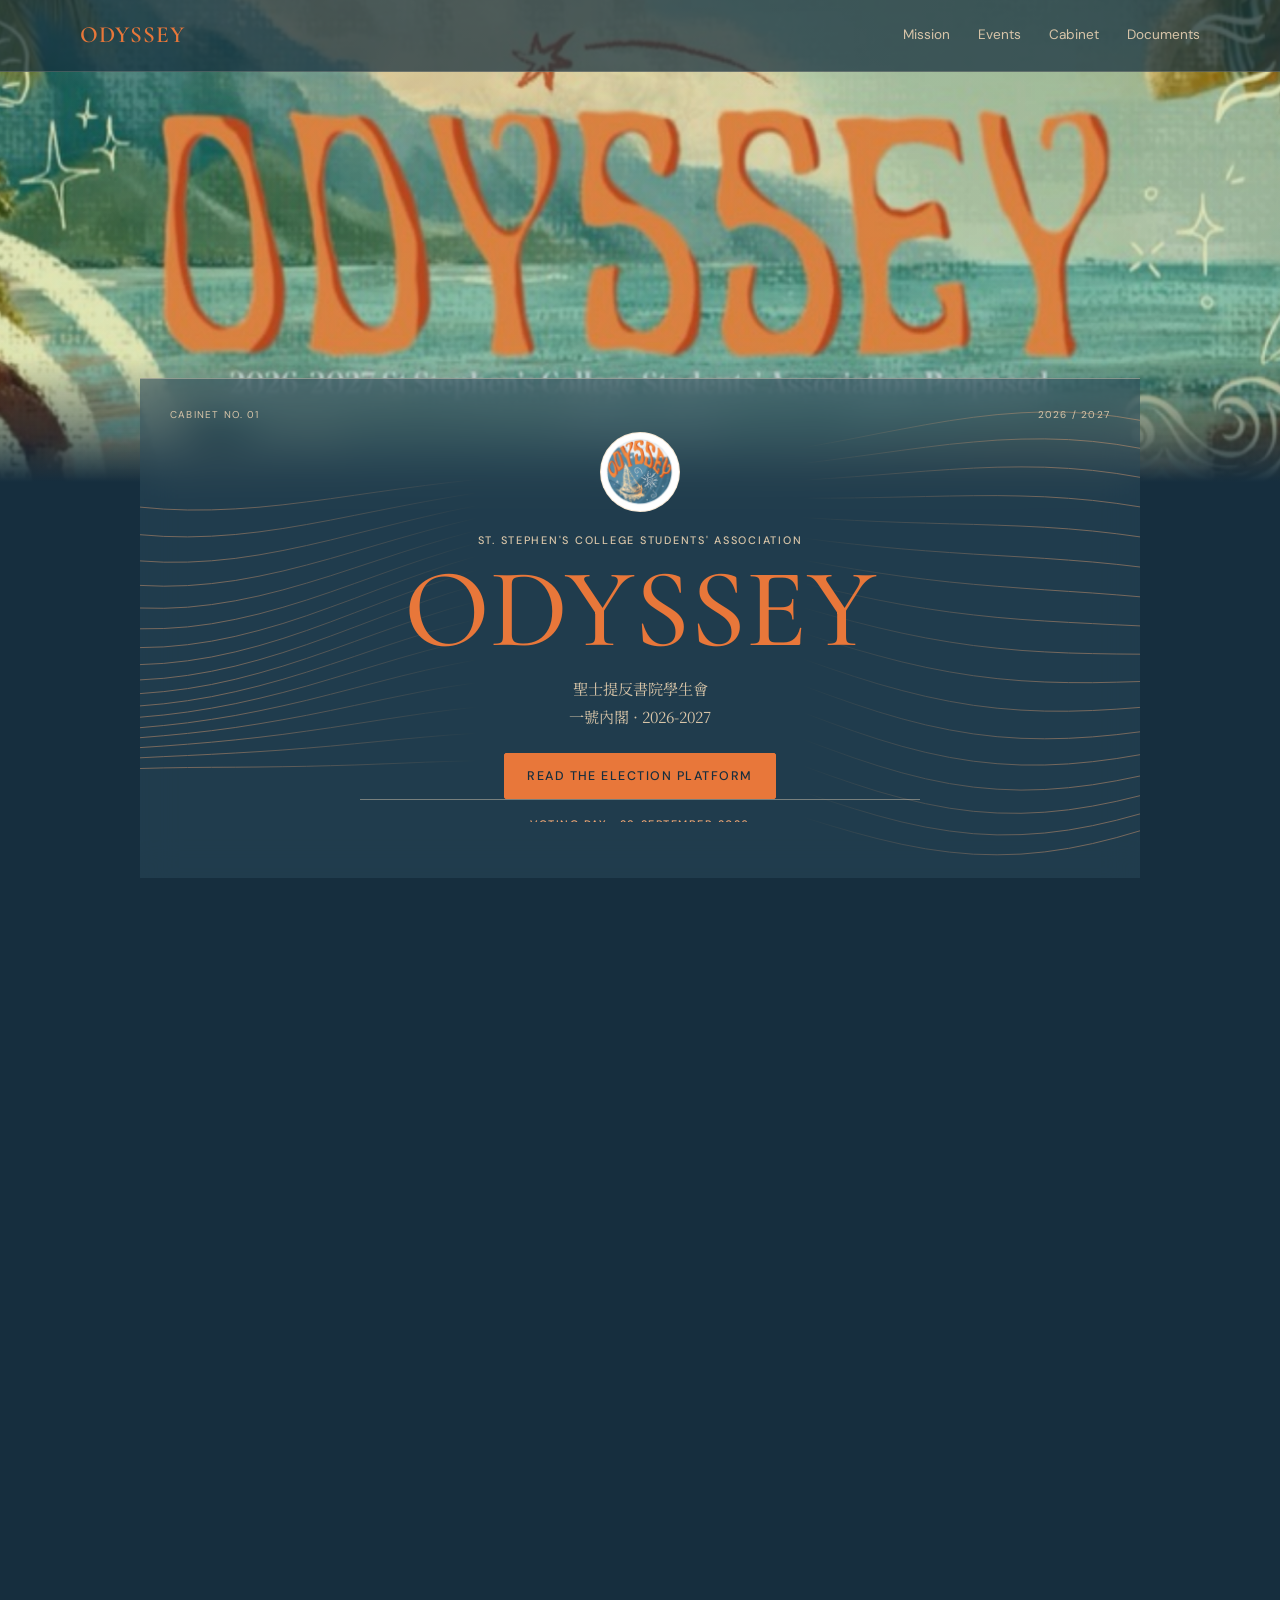
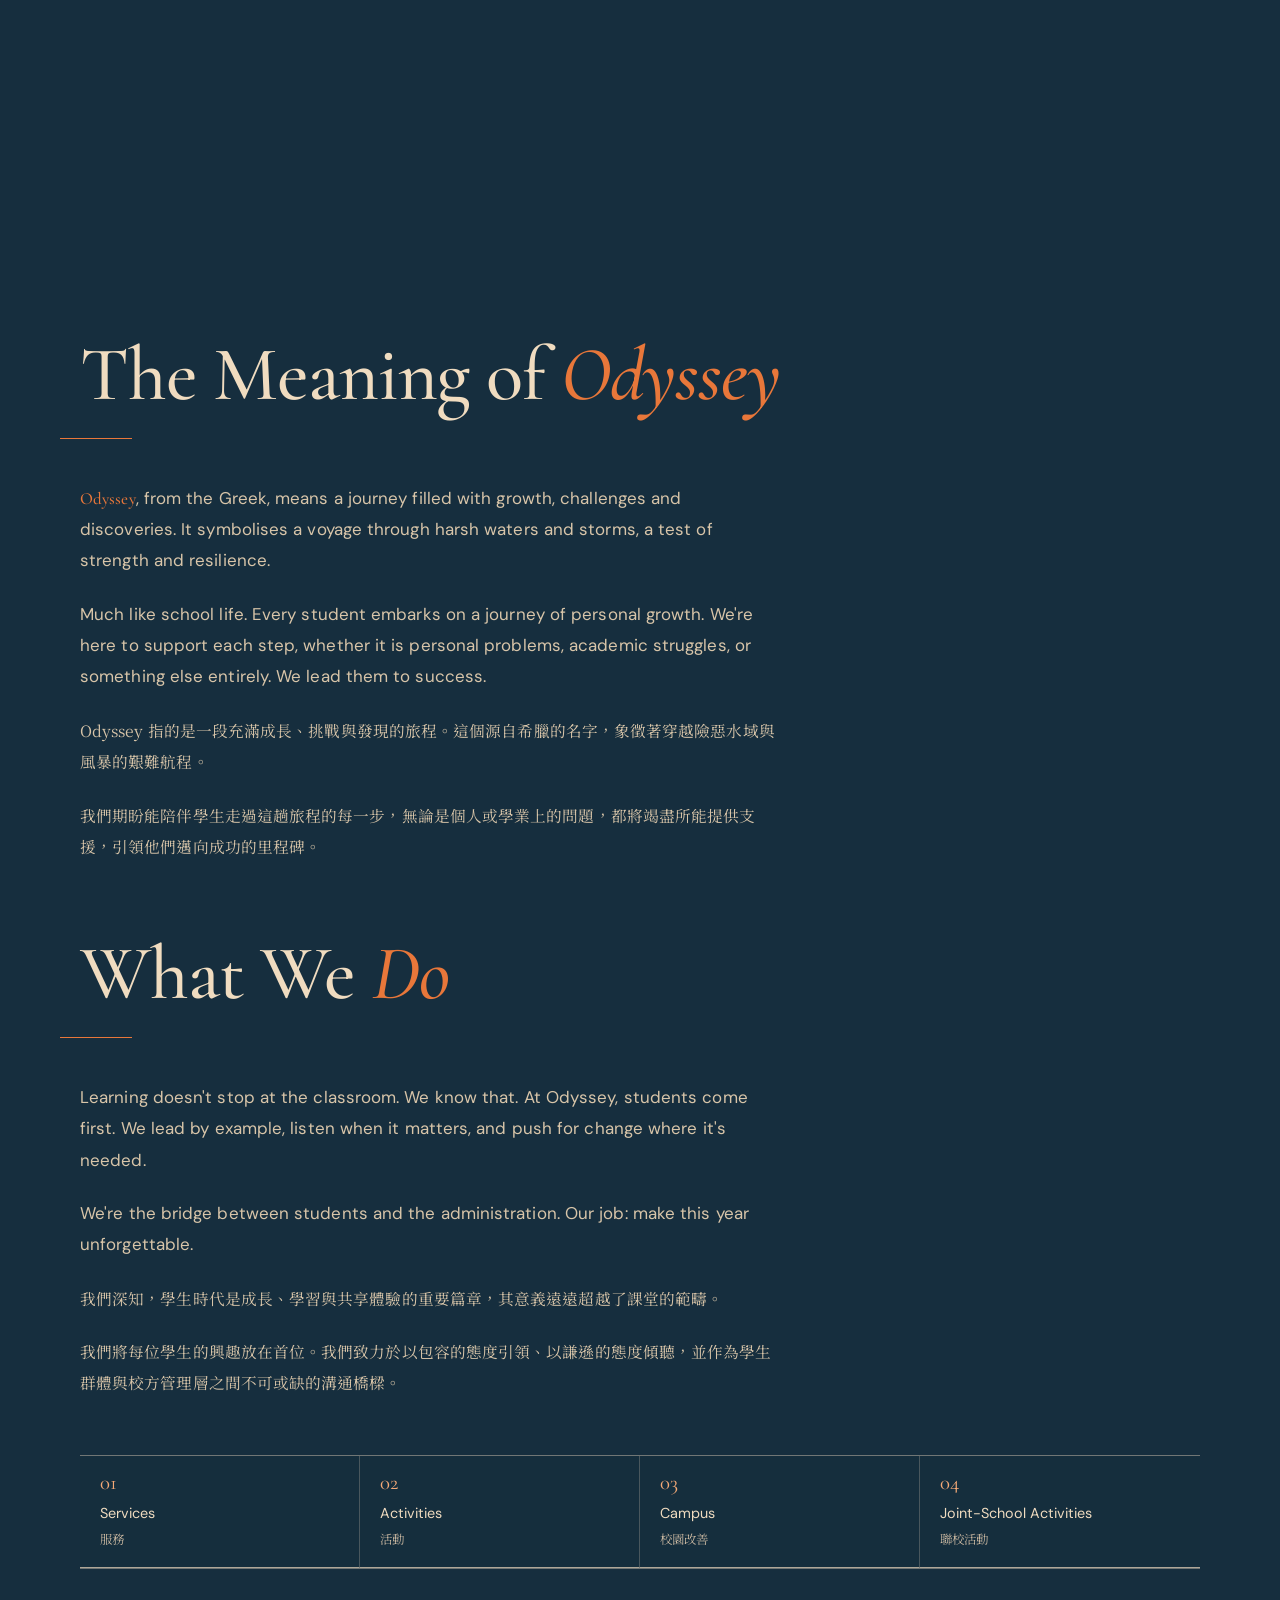
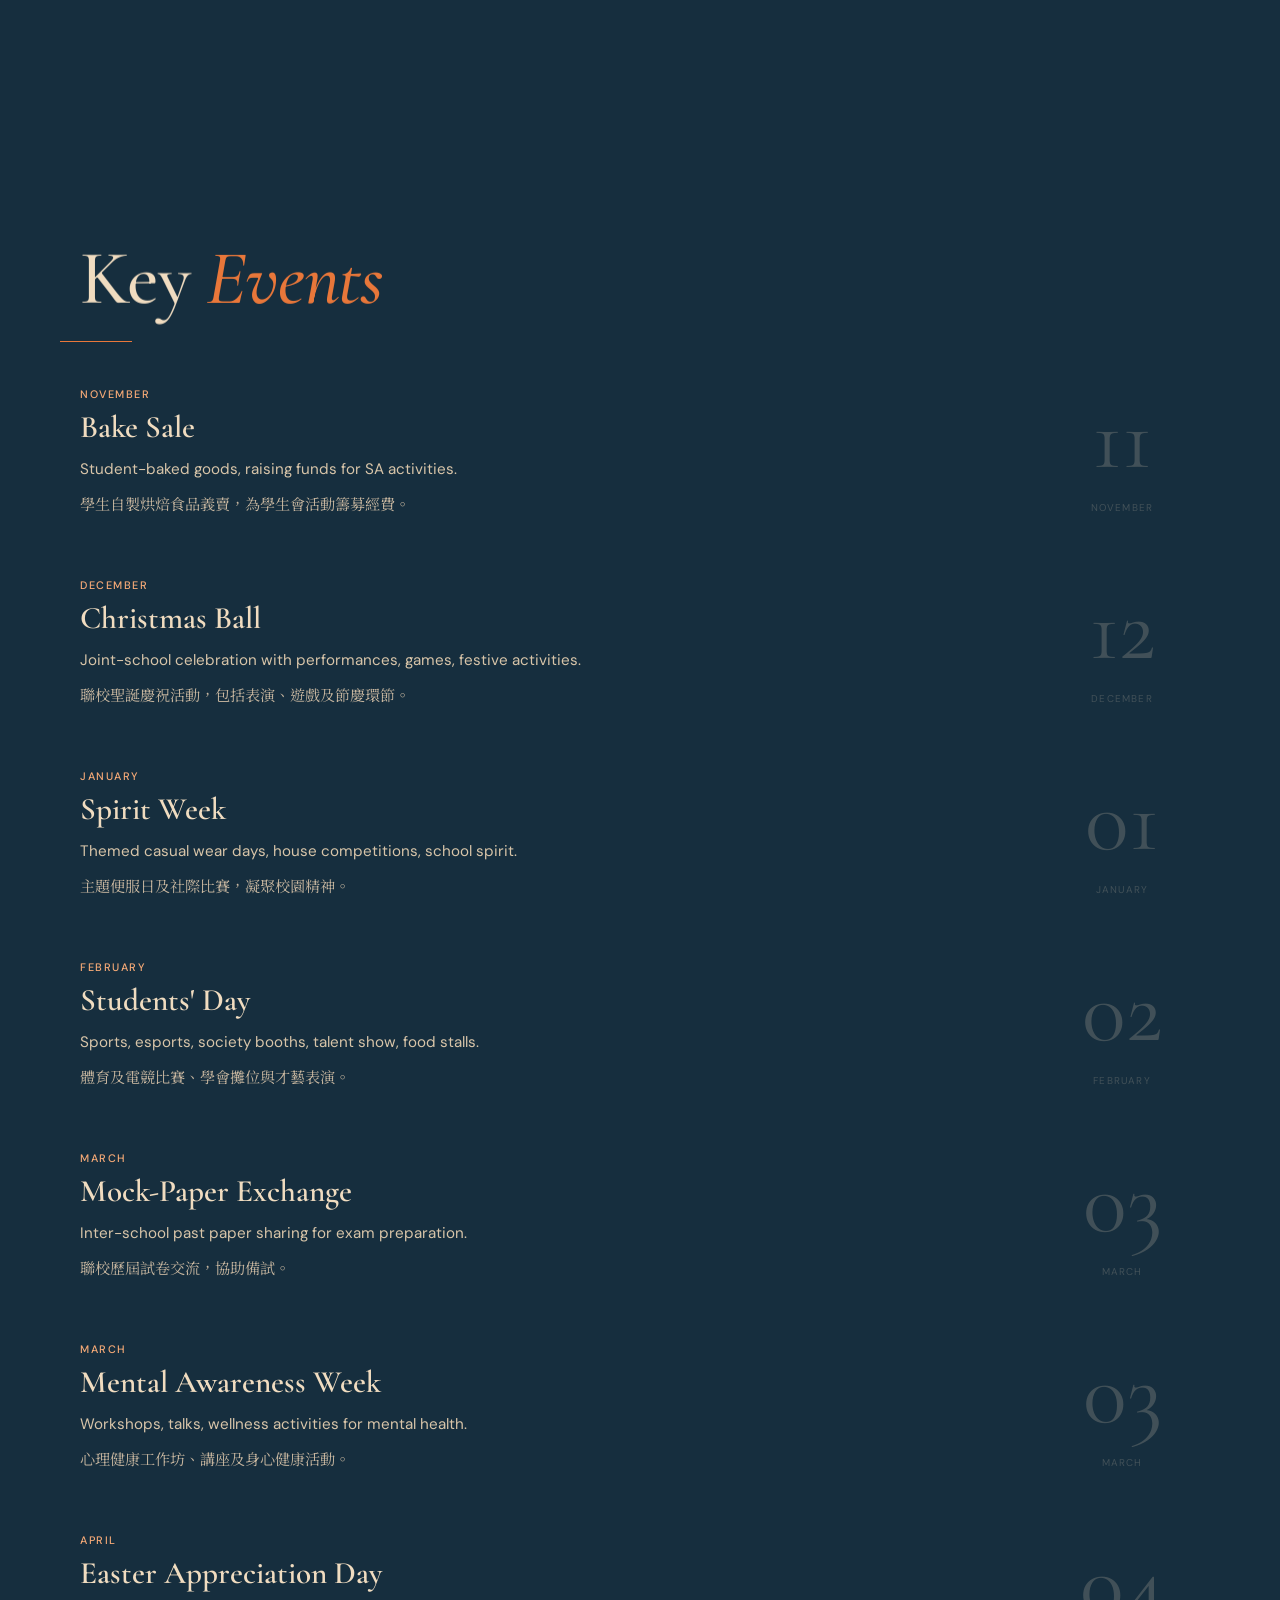
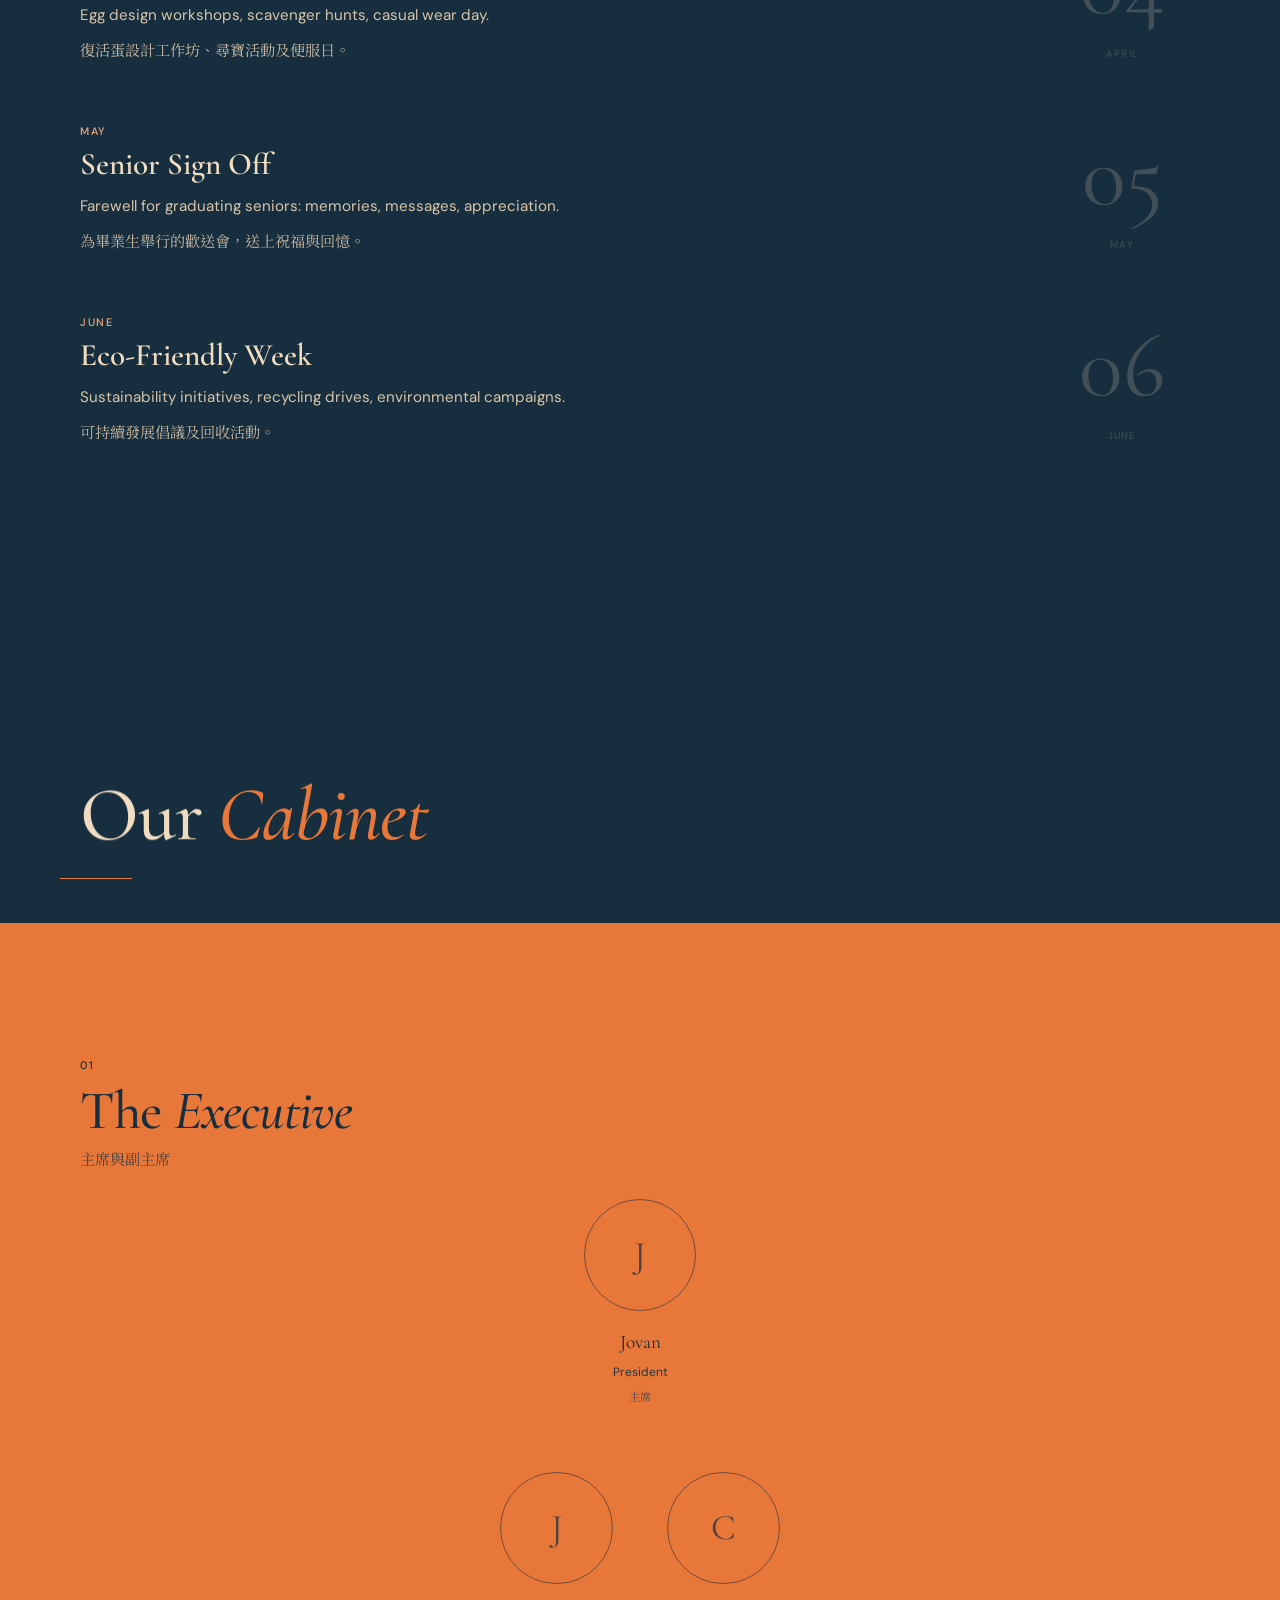
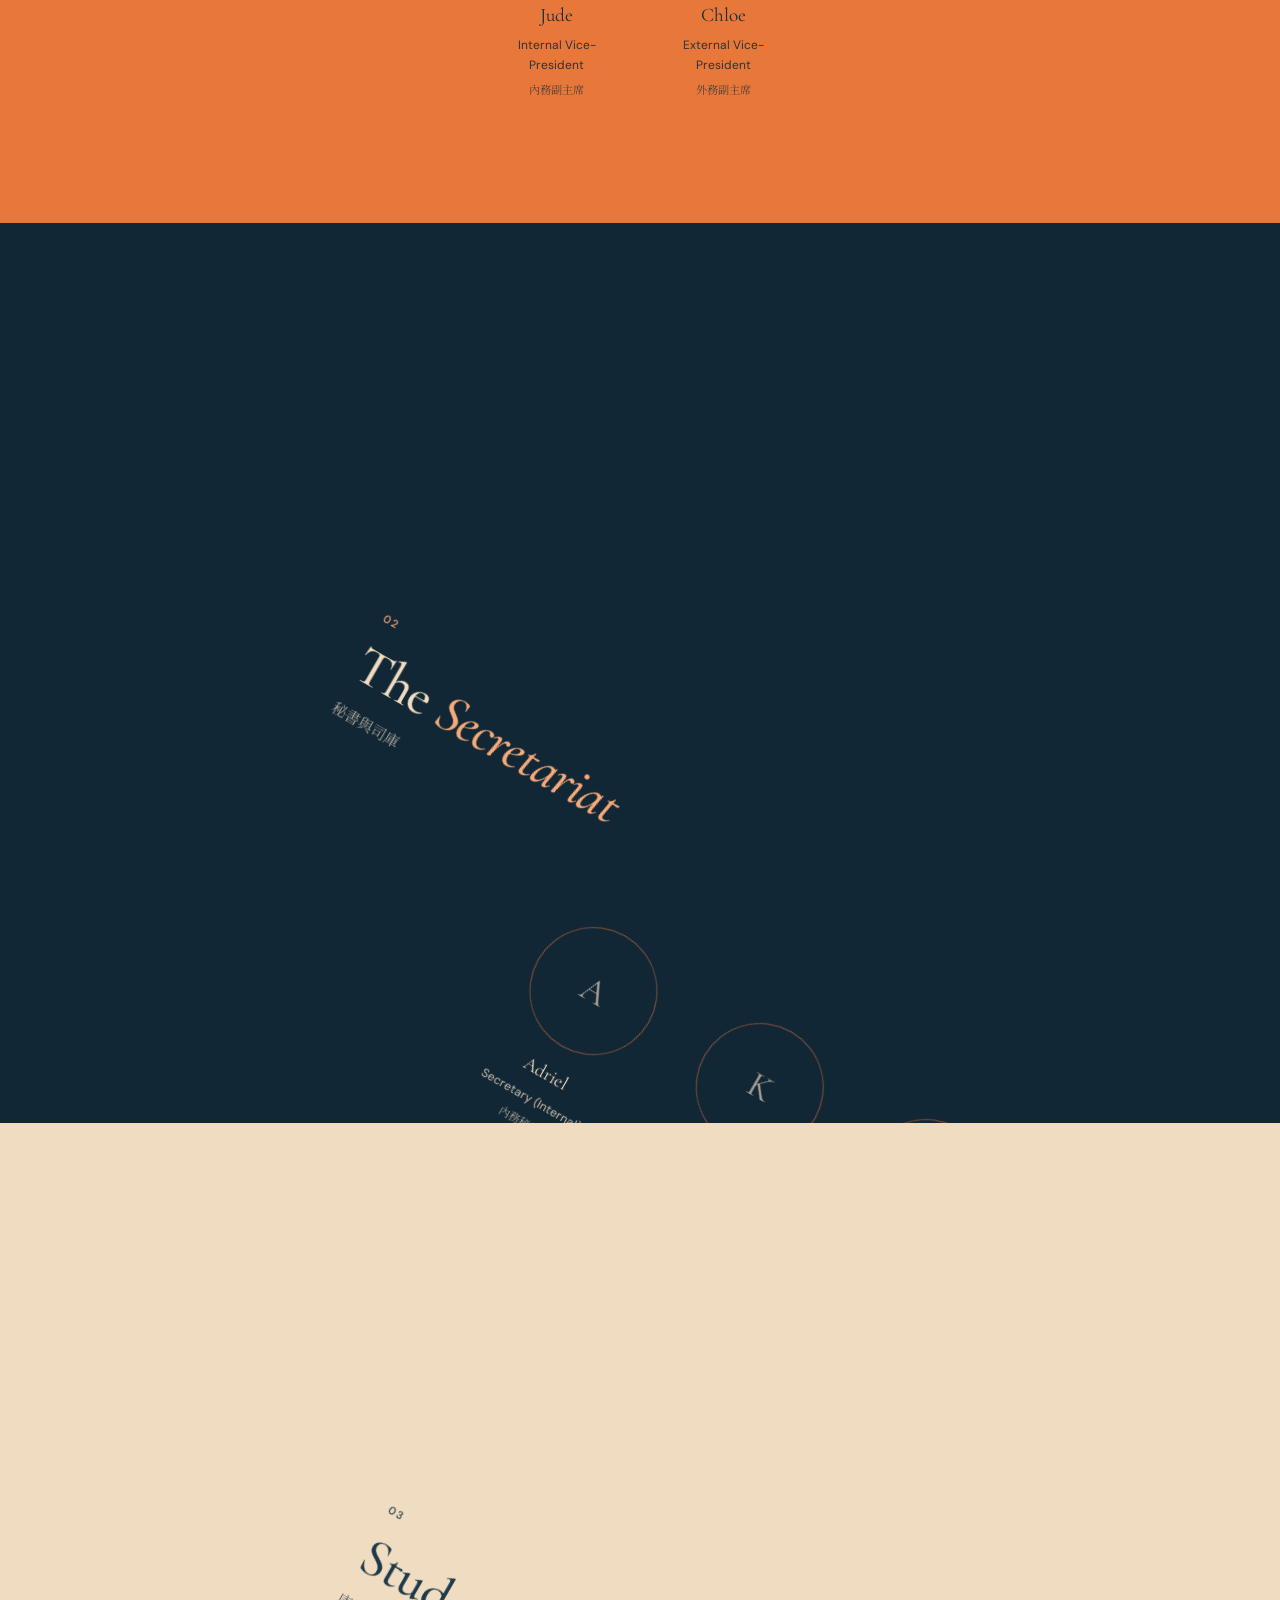
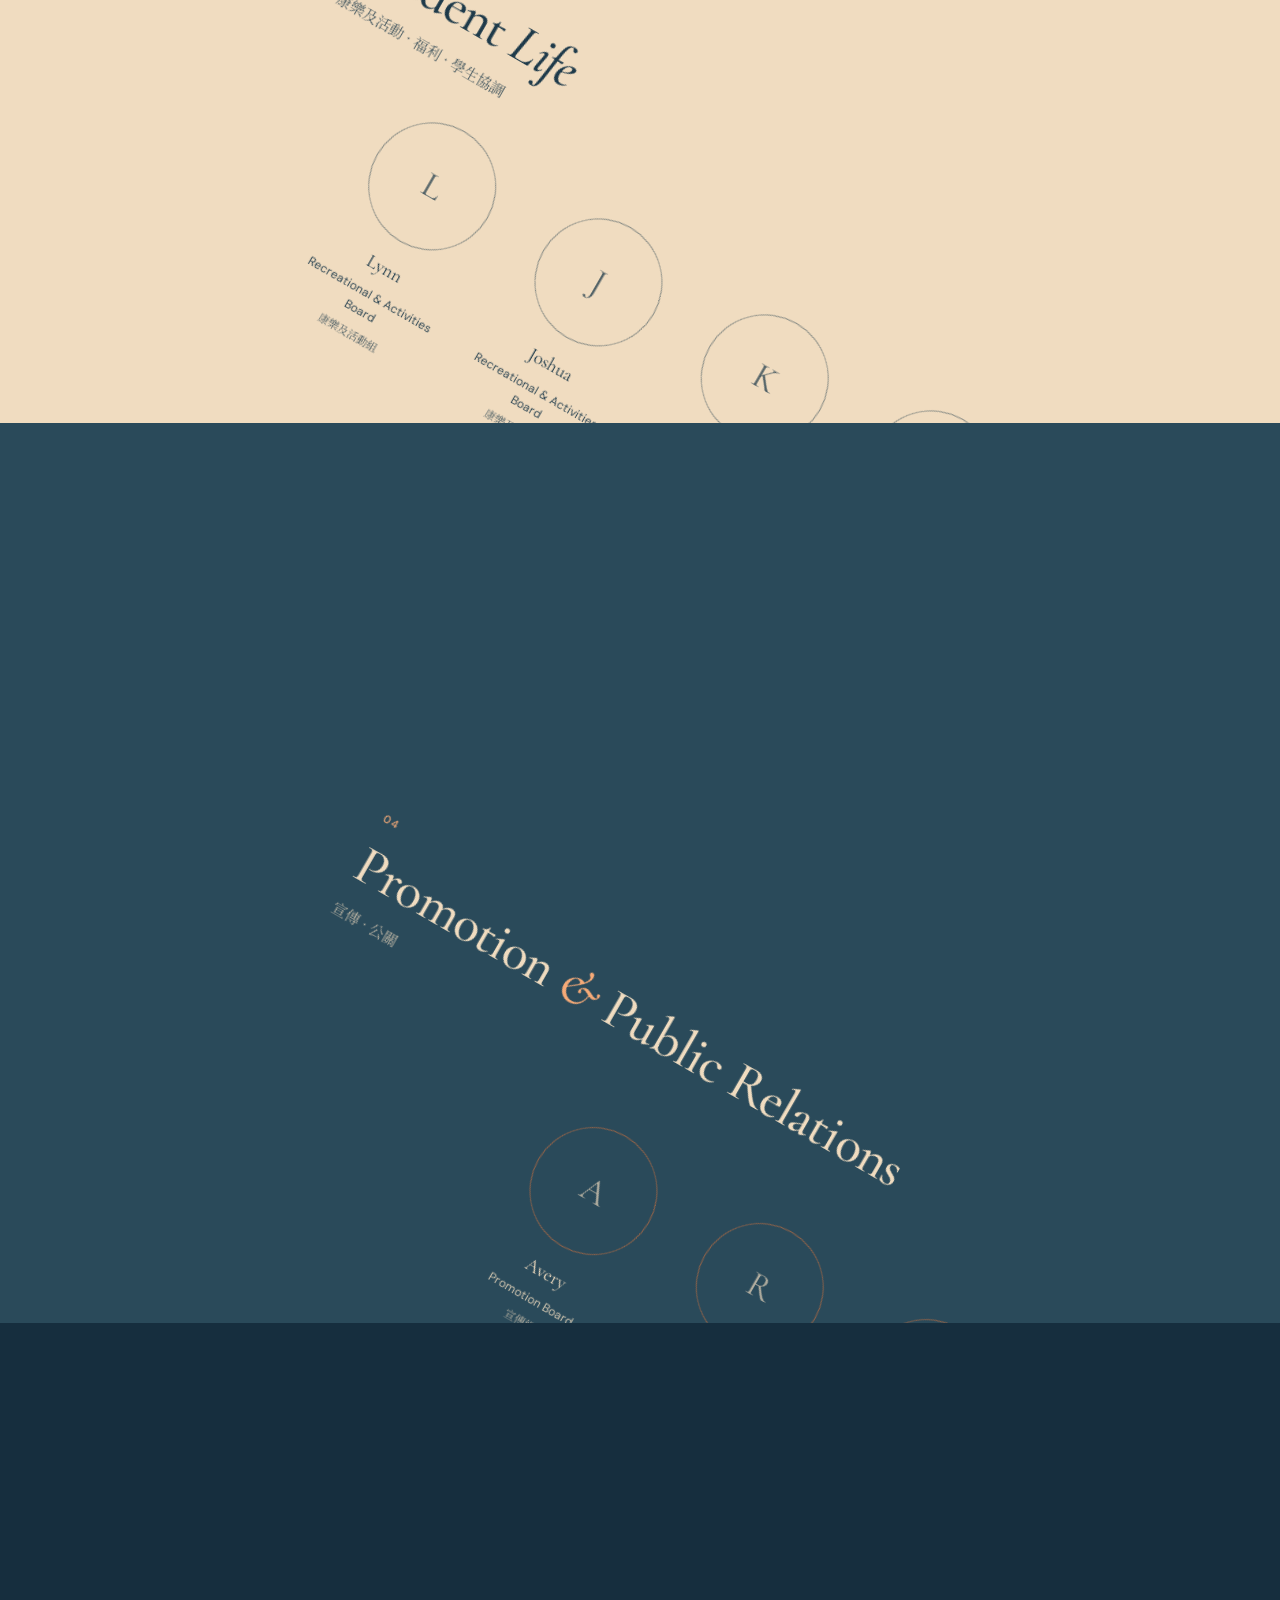
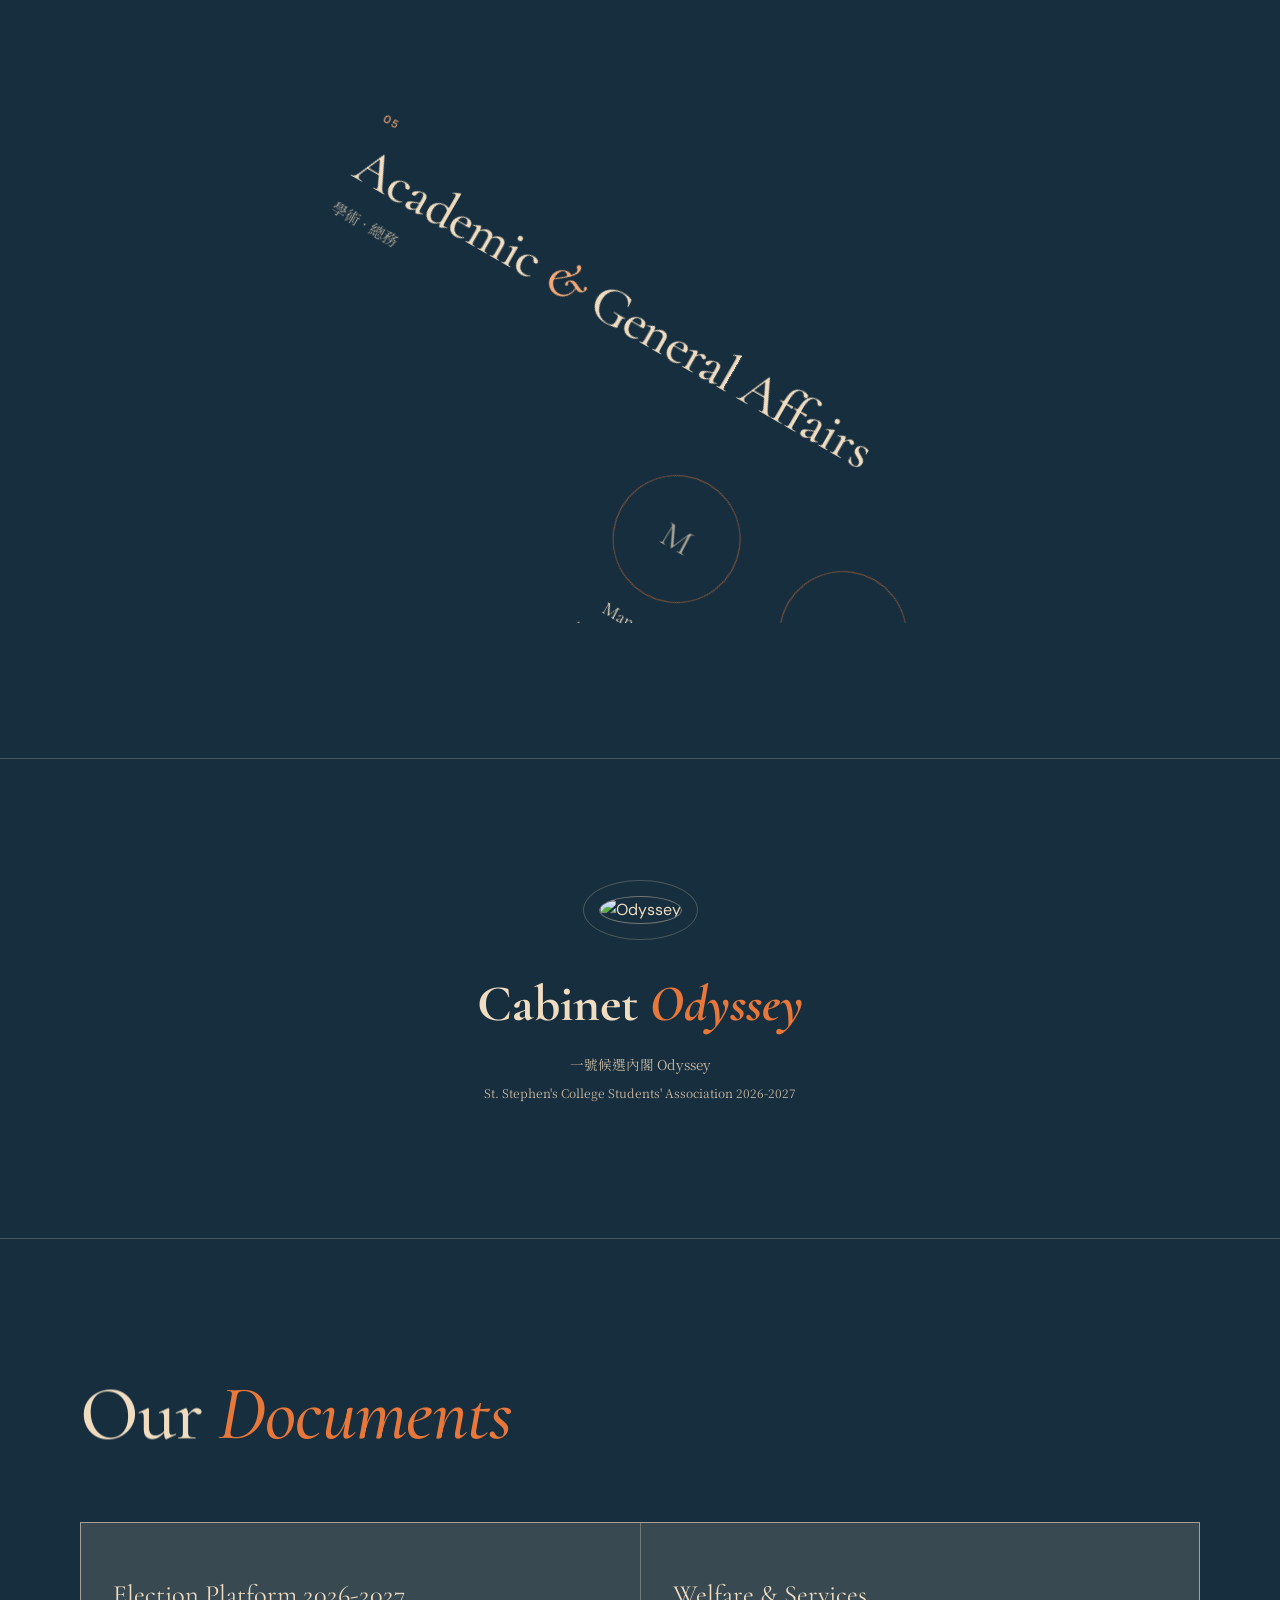
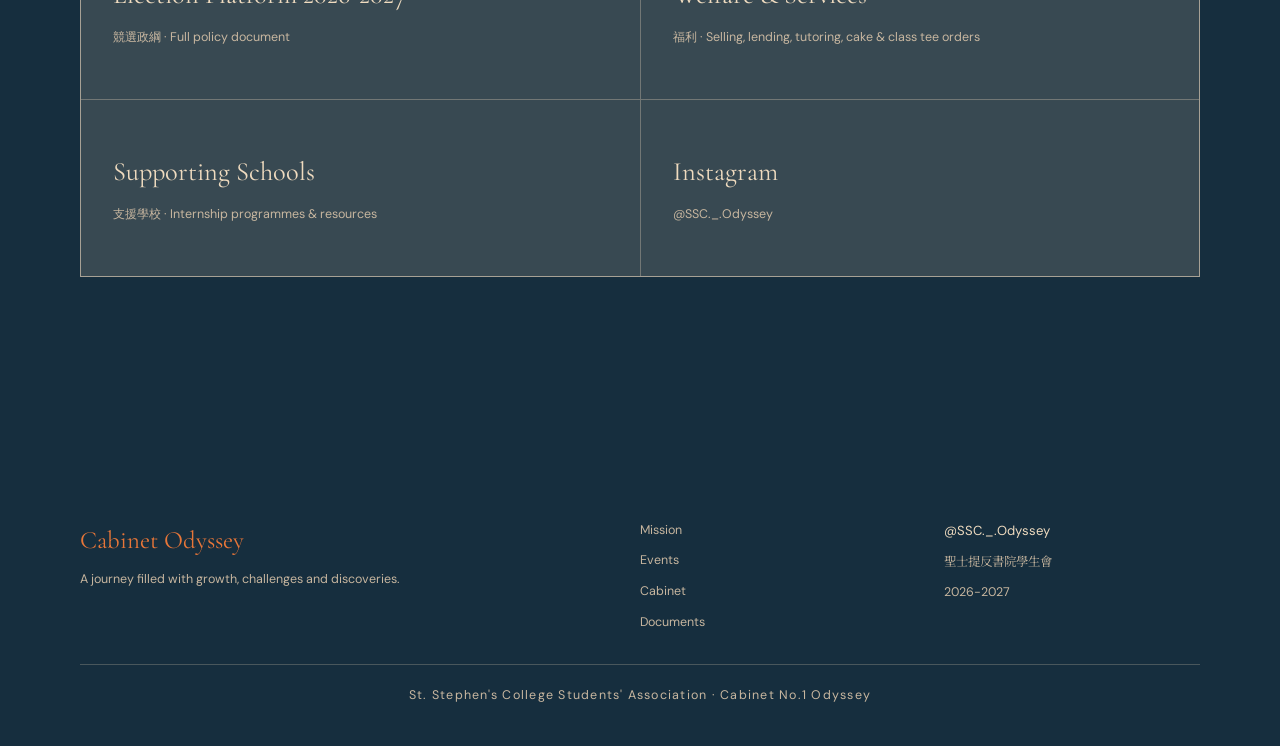
==== commit a4da6568: "fix(motion): rework scroll choreography and timeline alignment - Drop settle-to-section snapping so " ====
--- a/index.html
+++ b/index.html
@@ -332,9 +332,6 @@
     }
 
     /* Cabinet */
-    .cabinet-list {
-      margin-top: 3rem;
-    }
     .cabinet-row {
       display: flex;
       justify-content: center;
@@ -559,8 +556,8 @@
       .reveal { opacity: 1; }
     }
   </style>
-  <link rel="stylesheet" href="assets/css/odyssey-ui.css?v=route-6">
-  <link rel="stylesheet" href="assets/css/odyssey-elements.css?v=2">
+  <link rel="stylesheet" href="assets/css/odyssey-ui.css?v=audit-2">
+  <link rel="stylesheet" href="assets/css/odyssey-elements.css?v=3">
 </head>
 <body class="home-page" id="top">
 
@@ -595,9 +592,18 @@
   </div>
 
   <svg class="page-route" data-page-route aria-hidden="true" focusable="false">
+    <defs>
+      <radialGradient id="route-dot-halo">
+        <stop offset="0" class="route-halo-in"/>
+        <stop offset="1" class="route-halo-out"/>
+      </radialGradient>
+    </defs>
     <path class="route-base"></path>
     <path class="route-lit"></path>
-    <rect class="route-dot" width="8" height="8"></rect>
+    <g class="route-dot">
+      <circle class="route-dot-halo" r="13" fill="url(#route-dot-halo)"/>
+      <rect class="route-dot-core" x="-4" y="-4" width="8" height="8"></rect>
+    </g>
   </svg>
 
   <main id="main-content">
@@ -633,13 +639,11 @@
           </div>
         </div>
       </div>
-      <div class="scroll-cue" aria-hidden="true"><span class="scroll-cue__line"></span></div>
     </div>
   </section>
 
   <section id="mission" class="scrub-mission">
     <div class="mission-stage">
-      <div class="voyage-waves voyage-waves--mission" data-voyage-waves aria-hidden="true"><svg focusable="false"></svg></div>
       <div class="scrub-beat" data-beat="0">
         <div class="beat-frame">
           <h2 class="section-title">The Meaning of <em>Odyssey</em></h2>
@@ -743,6 +747,8 @@
             <h3 class="flow-label">The <em>Executive</em></h3>
             <p class="flow-label-tc tc">主席與副主席</p>
           </header>
+          <!-- Hierarchy: the President always stands alone in the first row;
+               the Vice-Presidents never share his row. -->
           <div class="cabinet-row reveal">
             <div class="cabinet-member">
               <div class="member-photo" data-initial="J"><img loading="lazy" decoding="async" src="assets/members/jovan.jpg" alt="Jovan"></div>
@@ -750,6 +756,8 @@
               <p class="member-role">President</p>
               <p class="member-tc">主席</p>
             </div>
+          </div>
+          <div class="cabinet-row reveal">
             <div class="cabinet-member">
               <div class="member-photo" data-initial="J"><img loading="lazy" decoding="async" src="assets/members/jude.jpg" alt="Jude"></div>
               <p class="member-name">Jude</p>
@@ -895,7 +903,6 @@
   </section>
 
   <div class="logo-showcase reveal">
-    <div class="voyage-waves voyage-waves--closing" data-voyage-waves aria-hidden="true"><svg focusable="false"></svg></div>
     <img src="assets/logo.png" alt="Odyssey">
     <h3>Cabinet <em>Odyssey</em></h3>
     <p class="tc">一號候選內閣 Odyssey</p>
@@ -1007,10 +1014,10 @@
     setInterval(updateCountdown, 1000);
   </script>
   <script src="assets/js/odyssey-ui.js?v=motion-1" defer></script>
-  <script src="assets/js/odyssey-motion.js?v=route-6" defer></script>
+  <script src="assets/js/odyssey-motion.js?v=audit-2" defer></script>
   <script src="assets/js/vendor/gsap.min.js" defer></script>
   <script src="assets/js/vendor/ScrollTrigger.min.js" defer></script>
-  <script src="assets/js/odyssey-gsap.js?v=4" defer></script>
+  <script src="assets/js/odyssey-gsap.js?v=flow-1" defer></script>
   <script src="assets/js/odyssey-elements.js?v=2" defer></script>
 
 </body>
--- a/assets/css/odyssey-ui.css
+++ b/assets/css/odyssey-ui.css
@@ -477,8 +477,9 @@
 
 /* The spotlight signal: when a section becomes the one being read, a hairline
    rule sweeps open under its title — the same underline motif as the nav.
-   The left edge starts on the page route's spine (container left + 3.5px)
-   so the two meet as a perpendicular junction instead of crossing. */
+   On route viewports the rule springs from the page route's rail (column
+   left − 20px, where the timeline hairline lives too), so the two meet as a
+   perpendicular junction instead of floating apart. */
 .home-page .section-title::after {
   content: "";
   display: block;
@@ -492,6 +493,12 @@
   transition: transform 900ms var(--odyssey-ease-in-out) 120ms;
 }
 
+@media (min-width: 900px) {
+  .home-page .section-title::after {
+    margin-left: -20px;
+  }
+}
+
 .home-page .has-entered .section-title::after,
 .home-page .section-title.has-entered::after {
   transform: scaleX(1);
@@ -550,7 +557,10 @@
 
 .home-page .timeline {
   max-width: 800px;
-  padding-left: 32px;
+  /* Gutter for the timeline's own hairline (left 3px). At ≥900px the page
+     route's rail owns the line from the margin instead, so the gutter
+     collapses and the text joins the rest of the column. */
+  padding-left: 44px;
 }
 
 .home-page .timeline::before {
@@ -671,6 +681,10 @@
 
 .home-page .footer-inner {
   width: min(100%, var(--odyssey-content));
+  /* max-width: none overrides the legacy theme's 900px cap in index.html so
+     the footer shares the page's single content column (and its clearance
+     from the route rail) instead of floating on its own narrower island. */
+  max-width: none;
   display: grid;
   grid-template-columns: 2fr 1fr 1fr;
   gap: 48px;
@@ -717,6 +731,7 @@
 
 .home-page .footer-bottom {
   width: min(100%, var(--odyssey-content));
+  max-width: none;
   padding-top: 20px;
 }
 
@@ -1875,6 +1890,294 @@
 }
 
 /* ==========================================================================
+   Cabinet flow stage (html.cabinet-flow, set by odyssey-motion.js): the
+   sixteen members become five full-viewport boards. Each board pins at the
+   viewport top while the next board sweeps over it, its content rotating
+   in from 30deg around the bottom-left corner, scrubbed 1:1 with scroll —
+   the mechanics of the story-scroll/FlowArt component, owned by the motion
+   engine like every other scrub on this page. Pinning itself is CSS
+   (position: sticky, which body overflow-x: clip permits). The base styles
+   below keep the boards stacked statically: no JS, reduced motion, and
+   viewports under the engine's width/height gates.
+   ========================================================================== */
+
+.flow-panel {
+  position: relative;
+}
+
+.flow-panel + .flow-panel {
+  margin-top: clamp(56px, 9vh, 96px);
+}
+
+.flow-head {
+  max-width: 680px;
+  margin-bottom: clamp(28px, 4.5vh, 48px);
+}
+
+.flow-index {
+  margin: 0 0 12px;
+  color: var(--odyssey-orange-soft);
+  font-size: .68rem;
+  font-weight: 500;
+  letter-spacing: .16em;
+}
+
+.flow-label {
+  margin: 0;
+  color: var(--odyssey-cream);
+  font-family: "Cormorant Garamond", Georgia, serif;
+  font-size: clamp(2.1rem, 4.4vw, 3.4rem);
+  font-weight: 500;
+  line-height: 1.05;
+  letter-spacing: -.015em;
+}
+
+.flow-label em {
+  padding-bottom: .08em;
+  color: var(--odyssey-orange);
+  font-style: italic;
+}
+
+.flow-label-tc {
+  margin: 10px 0 0;
+  color: var(--odyssey-faint);
+  font-size: .95rem;
+}
+
+/* Slightly larger portraits now that each board owns a full screen, and the
+   member block scales with them so a five-up row keeps fitting its board. */
+.flow-panel .member-photo {
+  width: clamp(128px, 10.5vw, 156px);
+  height: clamp(128px, 10.5vw, 156px);
+}
+
+.flow-panel .cabinet-member {
+  width: clamp(128px, 12vw, 176px);
+}
+
+.flow-panel .cabinet-row {
+  margin-bottom: 0;
+}
+
+/* The Executive board stacks two rows (President, then the Vice-Presidents);
+   the base row margin is zeroed inside boards, so the pair needs its own gap. */
+.flow-panel .cabinet-row + .cabinet-row {
+  margin-top: clamp(1.5rem, 3.5vh, 2.75rem);
+}
+
+/* ---------- the pinned stage ---------- */
+
+html.cabinet-flow .home-page #members {
+  /* Full-bleed board sheets; content stays on the page grid via the inner
+     padding below (the same inset #mission uses). */
+  width: 100%;
+}
+
+/* The section title is a direct child of the now full-bleed section, so it
+   needs the page-grid inset itself — otherwise it lands on the viewport
+   edge, off the grid and across the route rail. */
+html.cabinet-flow .home-page #members > .section-title {
+  margin-right: max(24px, calc((100vw - var(--odyssey-content)) / 2));
+  margin-left: max(24px, calc((100vw - var(--odyssey-content)) / 2));
+}
+
+html.cabinet-flow .flow-stack {
+  position: relative;
+}
+
+html.cabinet-flow .flow-panel {
+  position: sticky;
+  top: 0;
+  height: 100vh;
+  height: 100svh;
+  /* Boards must sit flush: any gap would expose the page background between
+     one board's release and the next board's full cover. */
+  margin-top: 0;
+  overflow: clip;
+  background: var(--flow-bg, var(--odyssey-night));
+  color: var(--flow-ink, var(--odyssey-cream));
+  will-change: transform;
+}
+
+html.cabinet-flow .flow-panel + .flow-panel {
+  margin-top: 0;
+}
+
+html.cabinet-flow .flow-panel-inner {
+  height: 100%;
+  display: flex;
+  flex-direction: column;
+  justify-content: center;
+  padding: calc(var(--odyssey-nav-height) + clamp(20px, 4vh, 48px))
+           max(24px, calc((100vw - var(--odyssey-content)) / 2))
+           clamp(32px, 6vh, 64px);
+  /* The FlowArt hinge: incoming boards swing up around this corner. */
+  transform-origin: 0 100%;
+  will-change: transform;
+}
+
+html.cabinet-flow .cabinet-row {
+  gap: clamp(1.5rem, 3vw, 3rem);
+}
+
+/* Board sheets, in sweep order; adjacent boards always contrast. Ink, sub,
+   faint, line and accent are the board's whole palette — every text and
+   border colour inside maps to one of them. */
+html.cabinet-flow .flow-panel:nth-child(1) {
+  --flow-bg: var(--odyssey-orange);
+  --flow-ink: var(--odyssey-night);
+  --flow-sub: rgba(22, 46, 62, .92);
+  --flow-faint: rgba(22, 46, 62, .74);
+  --flow-line: rgba(22, 46, 62, .32);
+  --flow-accent: var(--odyssey-night);
+  --flow-lit: rgba(22, 46, 62, .55);
+}
+
+/* Board 01 is the only board with two member rows (the President stands
+   alone, the Vice-Presidents share the second). Its rhythm and portraits
+   step down so both rows still hold a 100svh board at the flow stage's
+   560px height gate — without this the pair overflows and clips. */
+html.cabinet-flow .flow-panel:nth-child(1) .flow-panel-inner {
+  padding-top: calc(var(--odyssey-nav-height) + 14px);
+  padding-bottom: clamp(20px, 3.5vh, 40px);
+}
+html.cabinet-flow .flow-panel:nth-child(1) .flow-head {
+  margin-bottom: clamp(18px, 3vh, 28px);
+}
+html.cabinet-flow .flow-panel:nth-child(1) .flow-index {
+  margin-bottom: 8px;
+}
+html.cabinet-flow .flow-panel:nth-child(1) .flow-label-tc {
+  margin-top: 6px;
+}
+html.cabinet-flow .flow-panel:nth-child(1) .member-photo {
+  width: clamp(112px, 8.8vw, 132px);
+  height: clamp(112px, 8.8vw, 132px);
+}
+html.cabinet-flow .flow-panel:nth-child(1) .cabinet-member {
+  width: clamp(112px, 10vw, 152px);
+}
+html.cabinet-flow .flow-panel:nth-child(1) .cabinet-row + .cabinet-row {
+  margin-top: clamp(.9rem, 2.4vh, 1.6rem);
+}
+
+@media (min-height: 640px) and (max-height: 800px) {
+  html.cabinet-flow .flow-panel:nth-child(1) .flow-panel-inner { padding-block: 86px 20px; }
+  html.cabinet-flow .flow-panel:nth-child(1) .flow-head { margin-bottom: 14px; }
+  html.cabinet-flow .flow-panel:nth-child(1) .flow-label { font-size: 2.4rem; }
+  html.cabinet-flow .flow-panel:nth-child(1) .flow-label-tc { font-size: .8rem; }
+  html.cabinet-flow .flow-panel:nth-child(1) .member-photo { width: 96px; height: 96px; }
+  html.cabinet-flow .flow-panel:nth-child(1) .member-name { font-size: 1.1rem; margin-top: 8px; }
+  html.cabinet-flow .flow-panel:nth-child(1) .member-role { font-size: .75rem; }
+  html.cabinet-flow .flow-panel:nth-child(1) .member-tc { font-size: .68rem; }
+  html.cabinet-flow .flow-panel:nth-child(1) .cabinet-row + .cabinet-row { margin-top: 14px; }
+}
+
+html.cabinet-flow .flow-panel:nth-child(2) {
+  --flow-bg: #122736;
+  --flow-ink: var(--odyssey-cream);
+  --flow-sub: rgba(240, 220, 192, .84);
+  --flow-faint: rgba(240, 220, 192, .68);
+  --flow-line: rgba(240, 220, 192, .28);
+  --flow-accent: var(--odyssey-orange-soft);
+  --flow-lit: rgba(232, 119, 58, .55);
+}
+
+html.cabinet-flow .flow-panel:nth-child(3) {
+  --flow-bg: var(--odyssey-cream);
+  --flow-ink: var(--odyssey-teal-deep);
+  --flow-sub: rgba(30, 58, 74, .9);
+  --flow-faint: rgba(30, 58, 74, .76);
+  --flow-line: rgba(30, 58, 74, .32);
+  --flow-accent: var(--odyssey-teal-deep);
+  --flow-lit: rgba(30, 58, 74, .5);
+}
+
+html.cabinet-flow .flow-panel:nth-child(4) {
+  --flow-bg: var(--odyssey-teal);
+  --flow-ink: var(--odyssey-cream);
+  --flow-sub: rgba(240, 220, 192, .84);
+  --flow-faint: rgba(240, 220, 192, .68);
+  --flow-line: rgba(240, 220, 192, .3);
+  --flow-accent: var(--odyssey-orange-soft);
+  --flow-lit: rgba(232, 119, 58, .55);
+}
+
+html.cabinet-flow .flow-panel:nth-child(5) {
+  --flow-bg: var(--odyssey-night);
+  --flow-ink: var(--odyssey-cream);
+  --flow-sub: rgba(240, 220, 192, .84);
+  --flow-faint: rgba(240, 220, 192, .68);
+  --flow-line: rgba(240, 220, 192, .28);
+  --flow-accent: var(--odyssey-orange-soft);
+  --flow-lit: rgba(232, 119, 58, .55);
+}
+
+html.cabinet-flow .flow-index,
+html.cabinet-flow .flow-label em {
+  color: var(--flow-accent);
+}
+
+html.cabinet-flow .flow-label {
+  color: var(--flow-ink);
+}
+
+html.cabinet-flow .flow-label-tc {
+  color: var(--flow-faint);
+}
+
+html.cabinet-flow .member-name {
+  color: var(--flow-ink);
+}
+
+html.cabinet-flow .member-role {
+  color: var(--flow-sub);
+}
+
+html.cabinet-flow .member-tc {
+  color: var(--flow-faint);
+}
+
+html.cabinet-flow .member-photo {
+  border-color: var(--flow-line);
+  background: transparent;
+}
+
+html.cabinet-flow .member-photo::before {
+  color: var(--flow-faint);
+}
+
+/* The route line dims portrait borders to a fixed cream and lights passed
+   rows with a fixed orange; boards carry their own ink, so mirror those
+   rules at matching specificity with the board's palette. */
+html.cabinet-flow.route-on .home-page .cabinet-row .member-photo {
+  border-color: var(--flow-line);
+}
+
+html.cabinet-flow.route-on .home-page .cabinet-row.is-lit .member-photo {
+  border-color: var(--flow-lit);
+}
+
+@media (prefers-reduced-motion: reduce) {
+  /* Insurance: the engine never adds html.cabinet-flow under reduced motion,
+     but if the class is ever present the static layout must still win. */
+  html.cabinet-flow .flow-panel {
+    position: relative;
+    height: auto;
+    overflow: visible;
+  }
+
+  html.cabinet-flow .flow-panel + .flow-panel {
+    margin-top: clamp(56px, 9vh, 96px);
+  }
+
+  html.cabinet-flow .flow-panel-inner {
+    height: auto;
+    transform: none !important;
+  }
+}
+
+/* ==========================================================================
    Motion engine layer: scroll cue, spotlight states, the page route line,
    the pinned mission scrub stage, and section colour shifts. Everything
    here is scoped to the home page and driven by assets/js/odyssey-motion.js.
@@ -1900,47 +2203,6 @@
   transform: scaleX(1);
 }
 
-/* ---------- hero scroll cue ---------- */
-
-.scroll-cue {
-  position: absolute;
-  bottom: 14px;
-  left: 50%;
-  transform: translateX(-50%);
-  opacity: .8;
-}
-
-.scroll-cue__line {
-  display: block;
-  width: 1px;
-  height: 46px;
-  background: rgba(240, 220, 192, .18);
-  overflow: hidden;
-  position: relative;
-}
-
-.scroll-cue__line::after {
-  content: "";
-  position: absolute;
-  top: -14px;
-  left: 0;
-  width: 1px;
-  height: 14px;
-  background: var(--odyssey-orange);
-  animation: odyssey-cue-drift 2.3s var(--odyssey-ease-in-out) infinite;
-}
-
-@keyframes odyssey-cue-drift {
-  0% { transform: translateY(0); }
-  70%, 100% { transform: translateY(60px); }
-}
-
-@media (max-width: 640px) {
-  .scroll-cue {
-    display: none;
-  }
-}
-
 /* ---------- countdown digit arrival ---------- */
 
 @keyframes odyssey-num-tick {
@@ -1985,7 +2247,6 @@
 /* ---------- first paint: rail waits for the hero arrival ---------- */
 
 @media (prefers-reduced-motion: reduce) {
-  .scroll-cue__line::after,
   .home-page .countdown-num.is-ticking {
     animation: none;
   }
@@ -2083,10 +2344,6 @@
   overflow: hidden;
 }
 
-html.hero-scrub .scroll-cue {
-  z-index: 3;
-}
-
 @media (max-width: 640px) {
   html.hero-scrub .home-page .hero {
     --hero-banner-h: 220px;
@@ -2298,12 +2555,19 @@
   position: absolute;
   inset: 0;
   display: flex;
+  flex-direction: column;
   align-items: center;
-  justify-content: center;
   padding: calc(var(--odyssey-nav-height) + 40px) 48px 44px;
   will-change: transform, opacity;
 }
 
+/* The static stack's spacing rule must not shift the absolutely positioned
+   beats inside the pinned stage — it would push the second beat past the
+   fold and spoil the centering below. */
+html.mission-scrub .scrub-beat + .scrub-beat {
+  margin-top: 0;
+}
+
 html.mission-scrub .scrub-beat[data-beat="0"] {
   opacity: 1;
 }
@@ -2313,18 +2577,16 @@
 }
 
 html.mission-scrub .beat-frame {
+  /* Safe centering: auto margins centre the sheet in the stage, and when a
+     short viewport cannot hold it they collapse to zero, so the title stays
+     below the nav instead of being clipped off the top. */
+  margin-block: auto;
   padding: clamp(48px, 8vh, 96px) clamp(48px, 5.5vw, 96px);
-}
-
-/* Frame one is narrower than frame two so the dot's journey between the
-   boxes has real distance: it exits the first trace, crosses the gap and
-   climbs the second box's edge while the beats crossfade. */
-html.mission-scrub .scrub-beat[data-beat="0"] .beat-frame {
-  width: min(100%, 860px);
-}
-
-html.mission-scrub .scrub-beat[data-beat="1"] .beat-frame {
-  width: min(100%, 1010px);
+  /* One shared sheet for both beats — identical horizontal edges, so the
+     crossfade reads as the same board swapping copy; "What We Do" simply
+     holds more and runs lower. The route dot still travels: between the
+     beats the frame's bottom edge moves with the taller copy. */
+  width: min(100%, 960px);
 }
 
 /* Copy inside the frame starts dim and lights up in a stagger when its beat
@@ -2396,7 +2658,6 @@
 
 @media (max-height: 899px) {
   html.mission-scrub .scrub-beat {
-    align-items: flex-start;
     padding-top: calc(var(--odyssey-nav-height) + 28px);
   }
 
@@ -2458,9 +2719,41 @@
   stroke-width: 1.5;
 }
 
-.route-dot {
+/* The travelling dot: an 8px core with a painted gradient halo, grouped so
+   one transform write per frame moves both. The halo replaces a CSS
+   drop-shadow filter, which re-rasterizes on every frame the dot moves;
+   a gradient circle rasterizes once and is transformed for free. */
+.route-dot-core {
   fill: var(--odyssey-orange);
-  filter: drop-shadow(0 0 7px rgba(232, 119, 58, .8));
+}
+
+.route-halo-in {
+  stop-color: var(--odyssey-orange);
+  stop-opacity: .5;
+}
+
+.route-halo-out {
+  stop-color: var(--odyssey-orange);
+  stop-opacity: 0;
+}
+
+/* The copper board (cabinet flow 01) is the same orange as the route, so
+   while the dot travels inside it the lit trail, dot and halo recolor to
+   the board's own ink navy — the same blue its headings and names use. */
+.page-route.route-on-copper .route-lit {
+  stroke: rgba(22, 46, 62, .95);
+}
+
+.page-route.route-on-copper .route-dot-core {
+  fill: var(--odyssey-night);
+}
+
+.page-route.route-on-copper .route-halo-in {
+  stop-color: var(--odyssey-night);
+}
+
+.page-route.route-on-copper .route-halo-out {
+  stop-color: var(--odyssey-night);
 }
 
 /* The route owns the events spine: the timeline's own hairline stands down
--- a/assets/css/odyssey-elements.css
+++ b/assets/css/odyssey-elements.css
@@ -43,13 +43,6 @@
 .home-page .hero-edition { left: 30px; }
 .home-page .hero-year { right: 30px; }
 
-.mission-stage { position: relative; isolation: isolate; }
-.voyage-waves--mission {
-  z-index: -1;
-  opacity: .13;
-  mask-image: linear-gradient(90deg, #000, transparent 28%, transparent 72%, #000);
-}
-
 [data-spotlight] { position: relative; isolation: isolate; overflow: hidden; }
 .odyssey-spotlight {
   position: absolute;
@@ -92,20 +85,15 @@
 }
 .event-month small {
   display: block;
-  margin-top: 12px;
+  /* Cormorant's old-style figures descend ~26px below the baseline at this
+     size (03/04/05); 12px put the label on top of those tails. */
+  margin-top: 26px;
   font-family: "DM Sans", sans-serif;
   font-size: .62rem;
   letter-spacing: .12em;
   text-transform: uppercase;
 }
 
-.home-page .logo-showcase { position: relative; isolation: isolate; overflow: hidden; }
-.voyage-waves--closing {
-  z-index: -1;
-  color: var(--odyssey-orange-soft);
-  opacity: .35;
-  mask-image: linear-gradient(90deg, #000, #000 20%, transparent 40%, transparent 60%, #000 80%, #000);
-}
 .home-page .logo-showcase > img {
   width: 152px;
   height: 152px;
@@ -132,7 +120,11 @@
 }
 
 @media (min-width: 900px) {
-  .home-page .timeline { max-width: none; }
+  /* The page route's rail runs in the margin 20px left of the content
+     column, so timeline text sits on the column edge like every other
+     section and the hairline (route-off state) moves out to the rail. */
+  .home-page .timeline { max-width: none; padding-left: 0; }
+  .home-page .timeline::before { left: -20px; }
   .home-page .timeline-item { padding-right: 180px; }
   .event-month {
     display: block;
@@ -164,9 +156,7 @@
   .home-page .hero-content > .hero-edition,
   .home-page .hero-content > .hero-year { display: none; }
   .home-page .hero-content > .voyage-waves--hero { opacity: .2; }
-  .voyage-waves--mission { opacity: .08; }
   .home-page .pillar-link { min-height: 106px; padding: 14px 16px; }
-  .voyage-waves--closing { opacity: .2; }
 }
 
 @media (prefers-reduced-motion: reduce) {
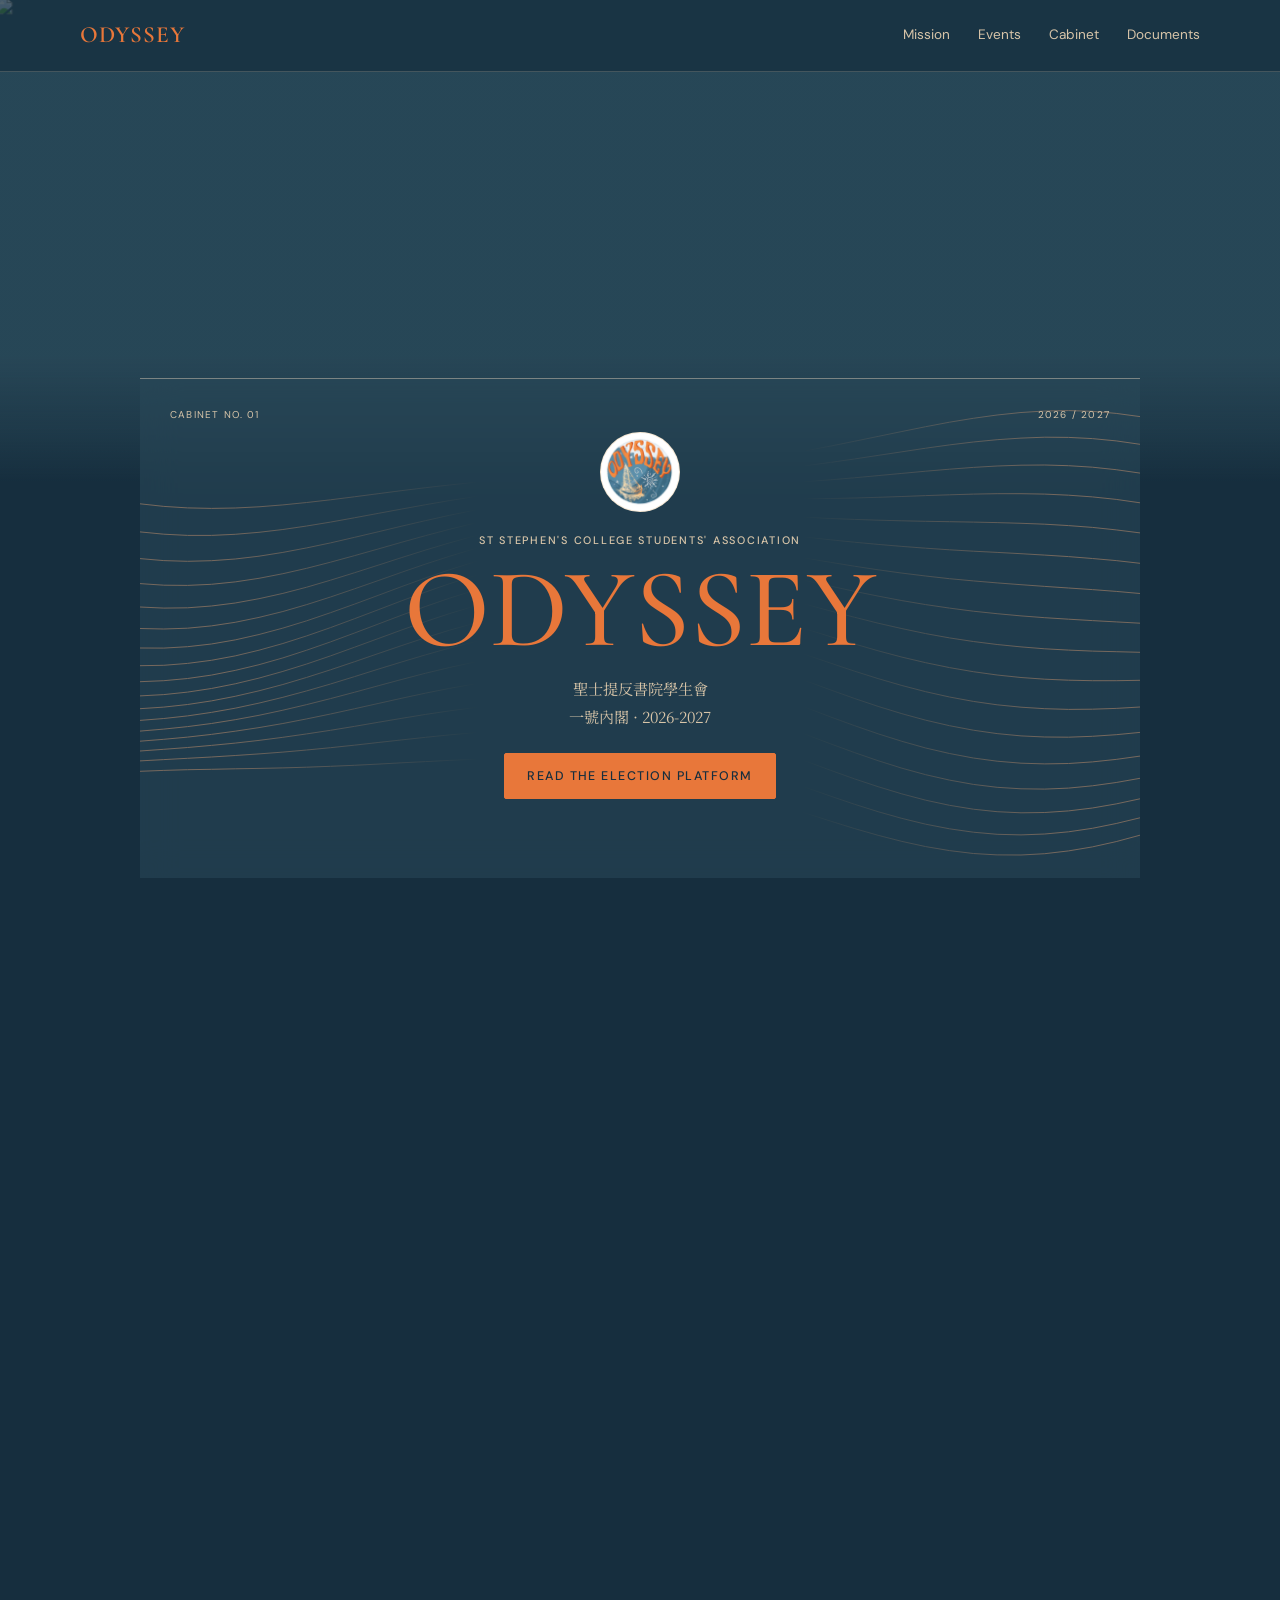
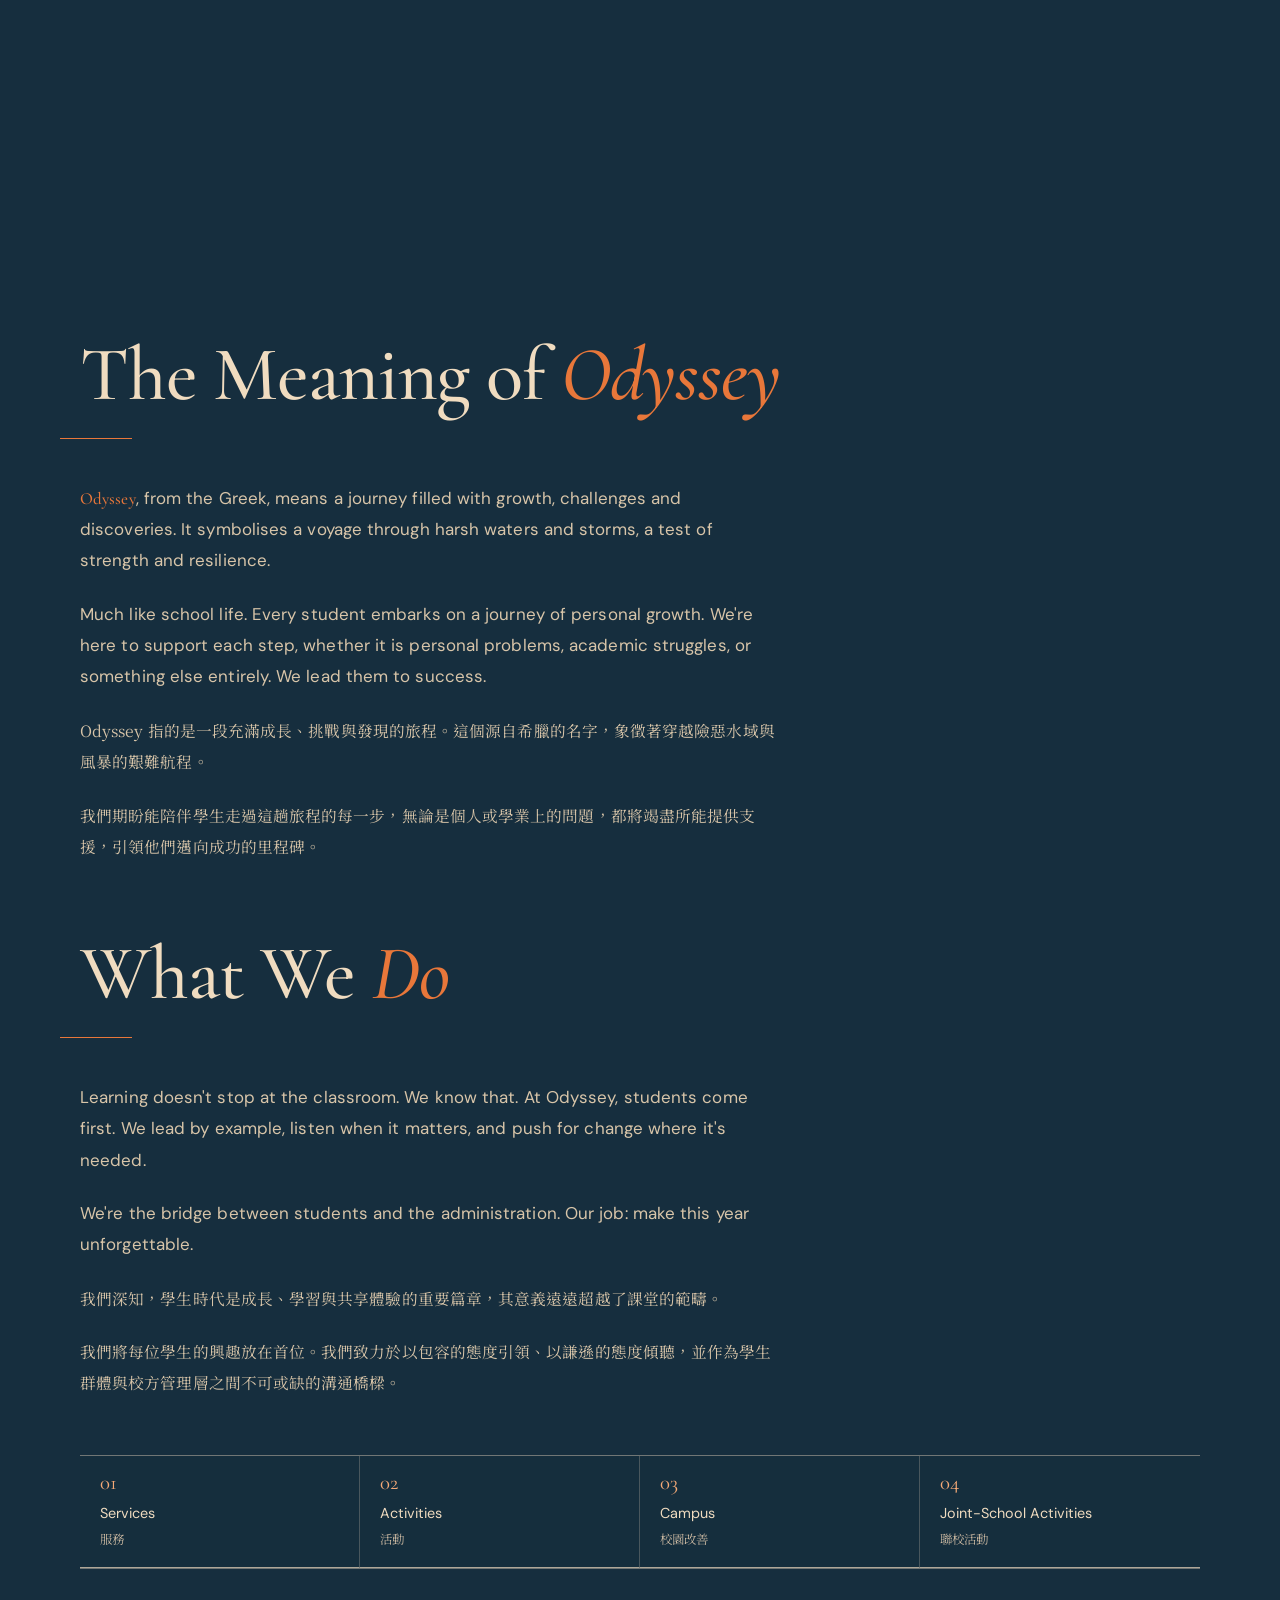
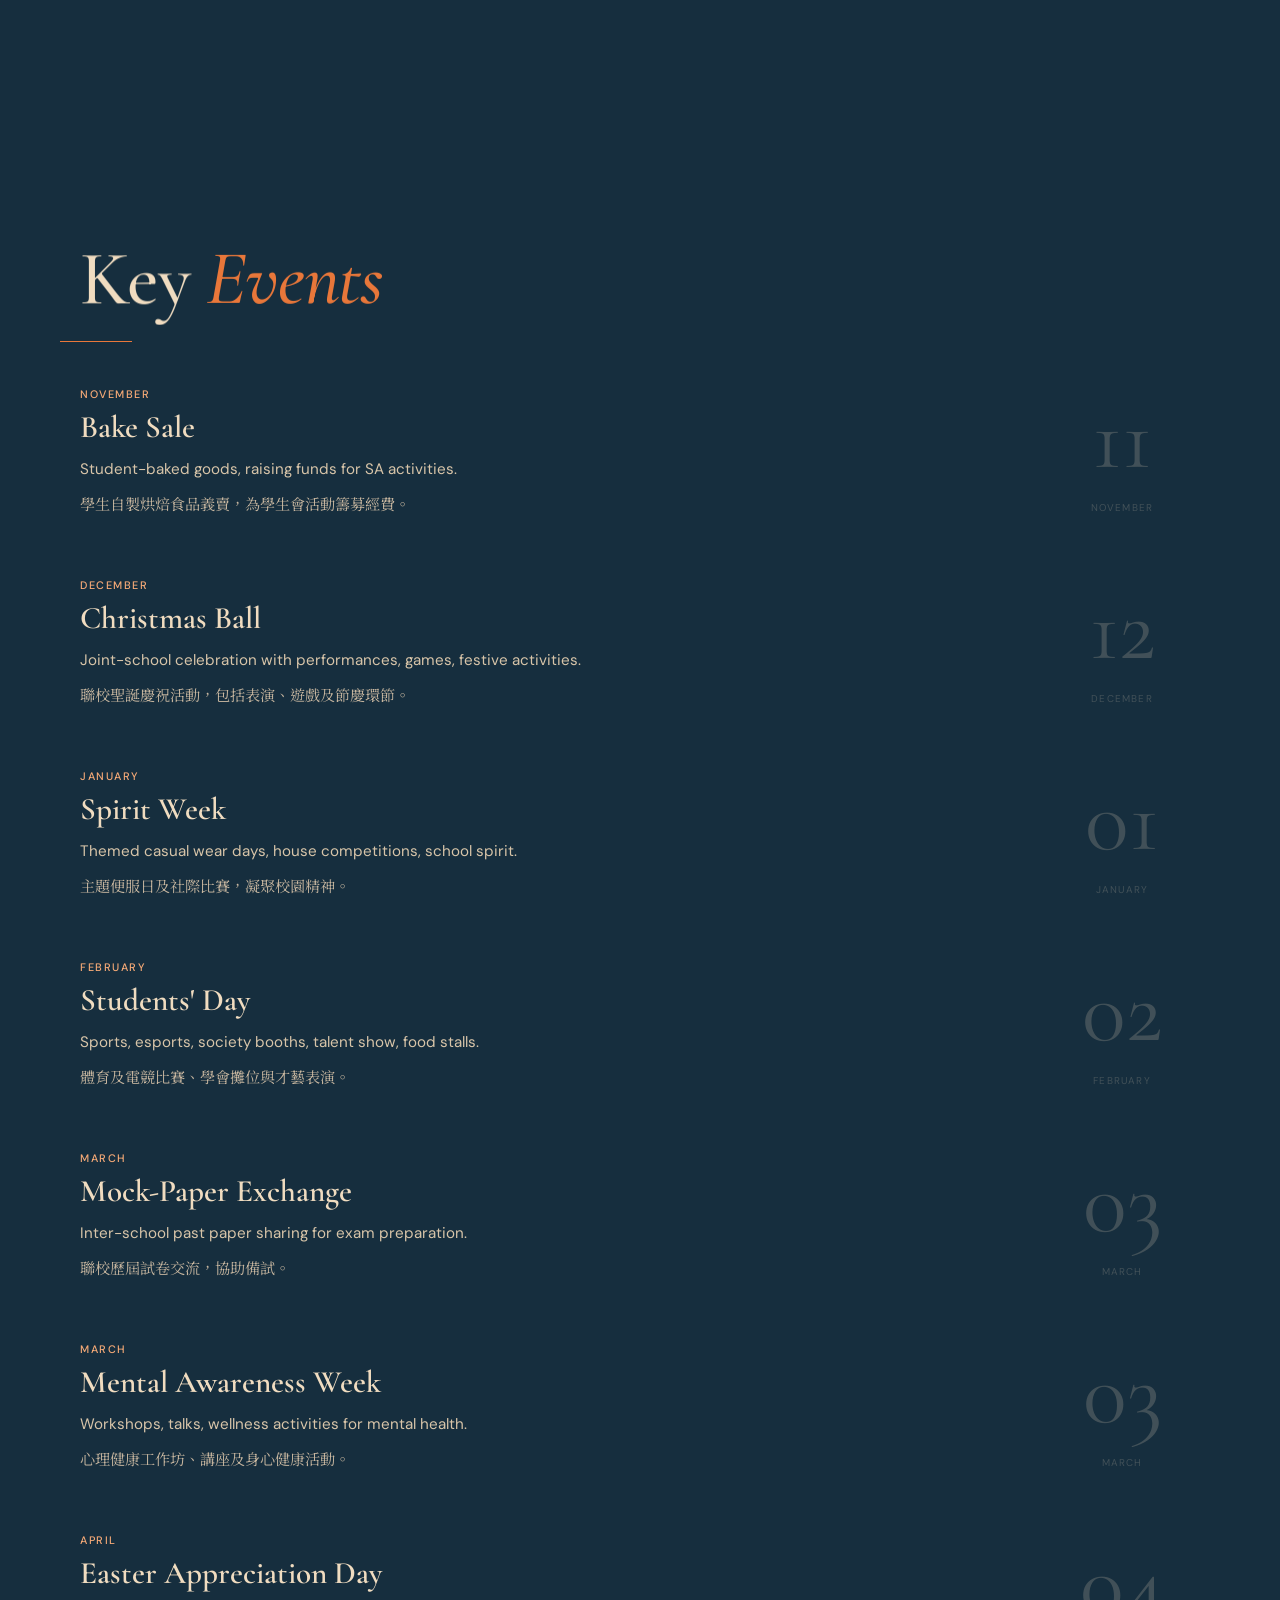
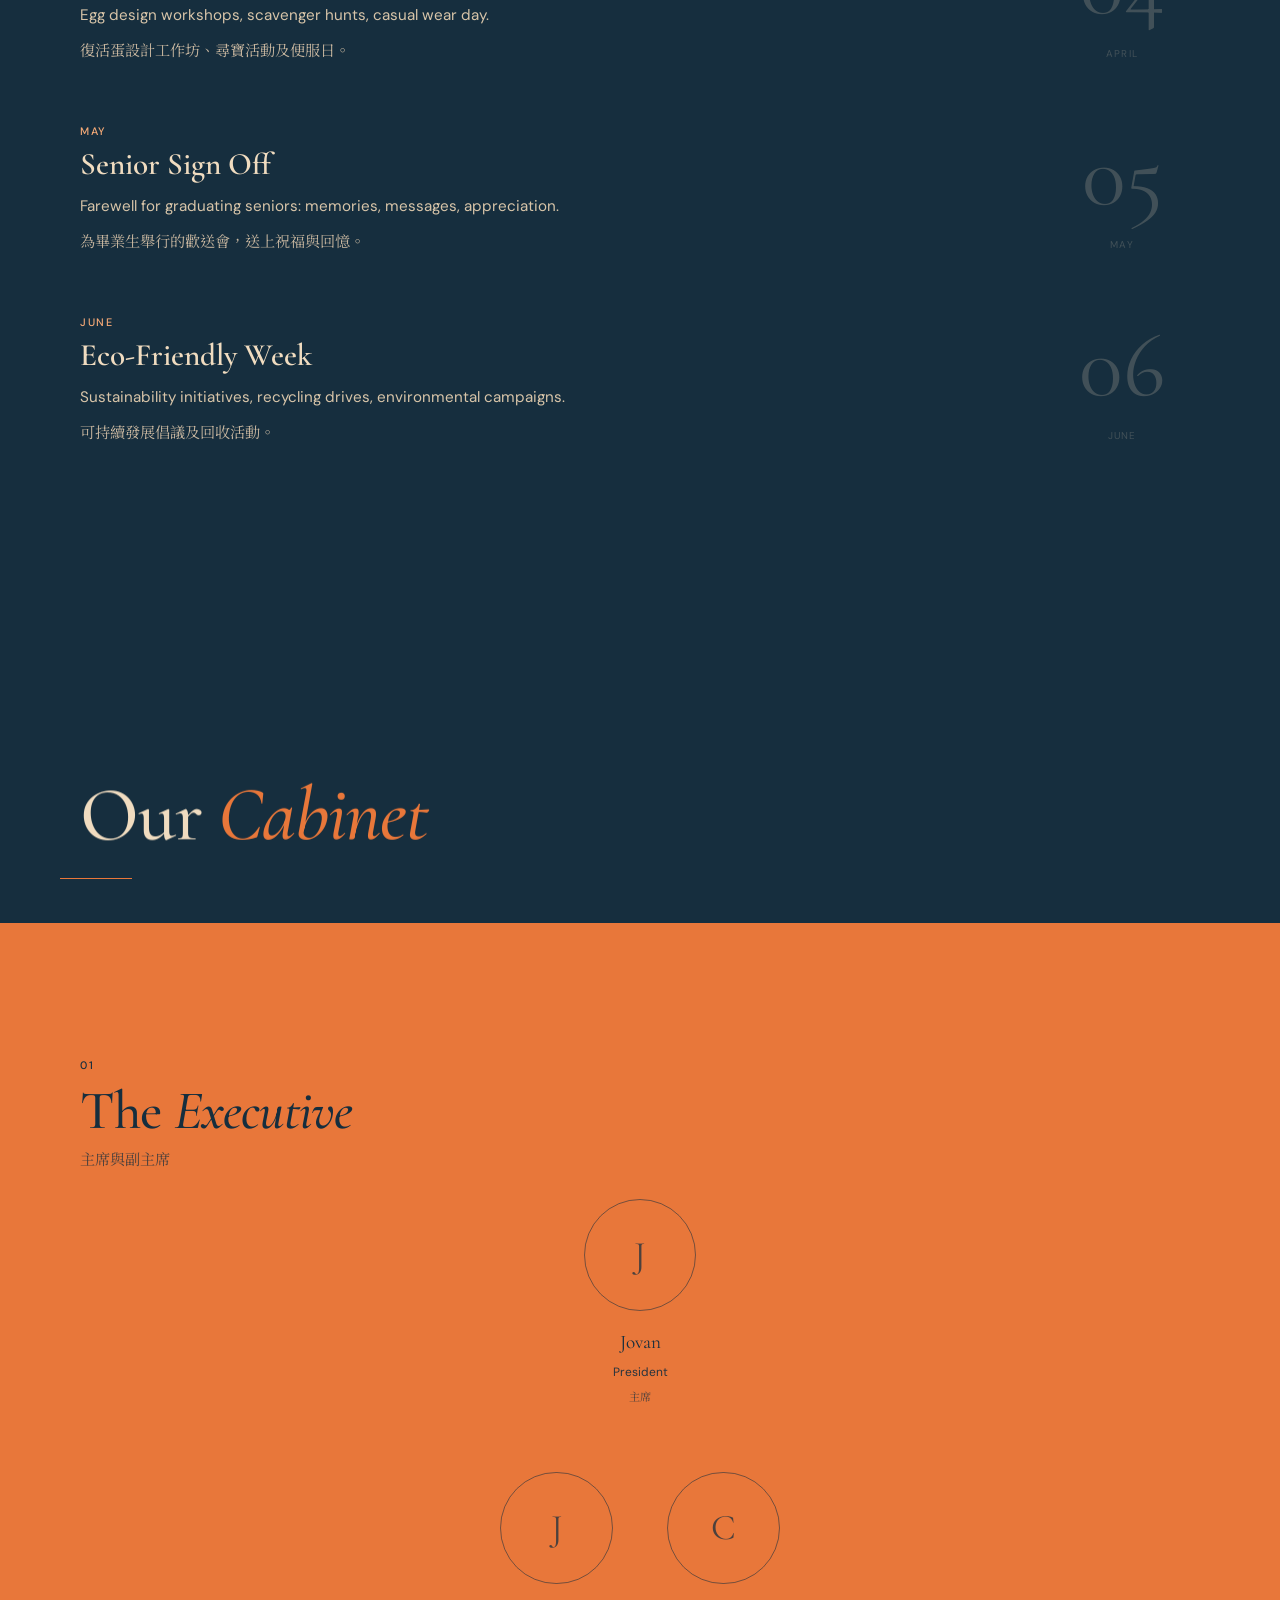
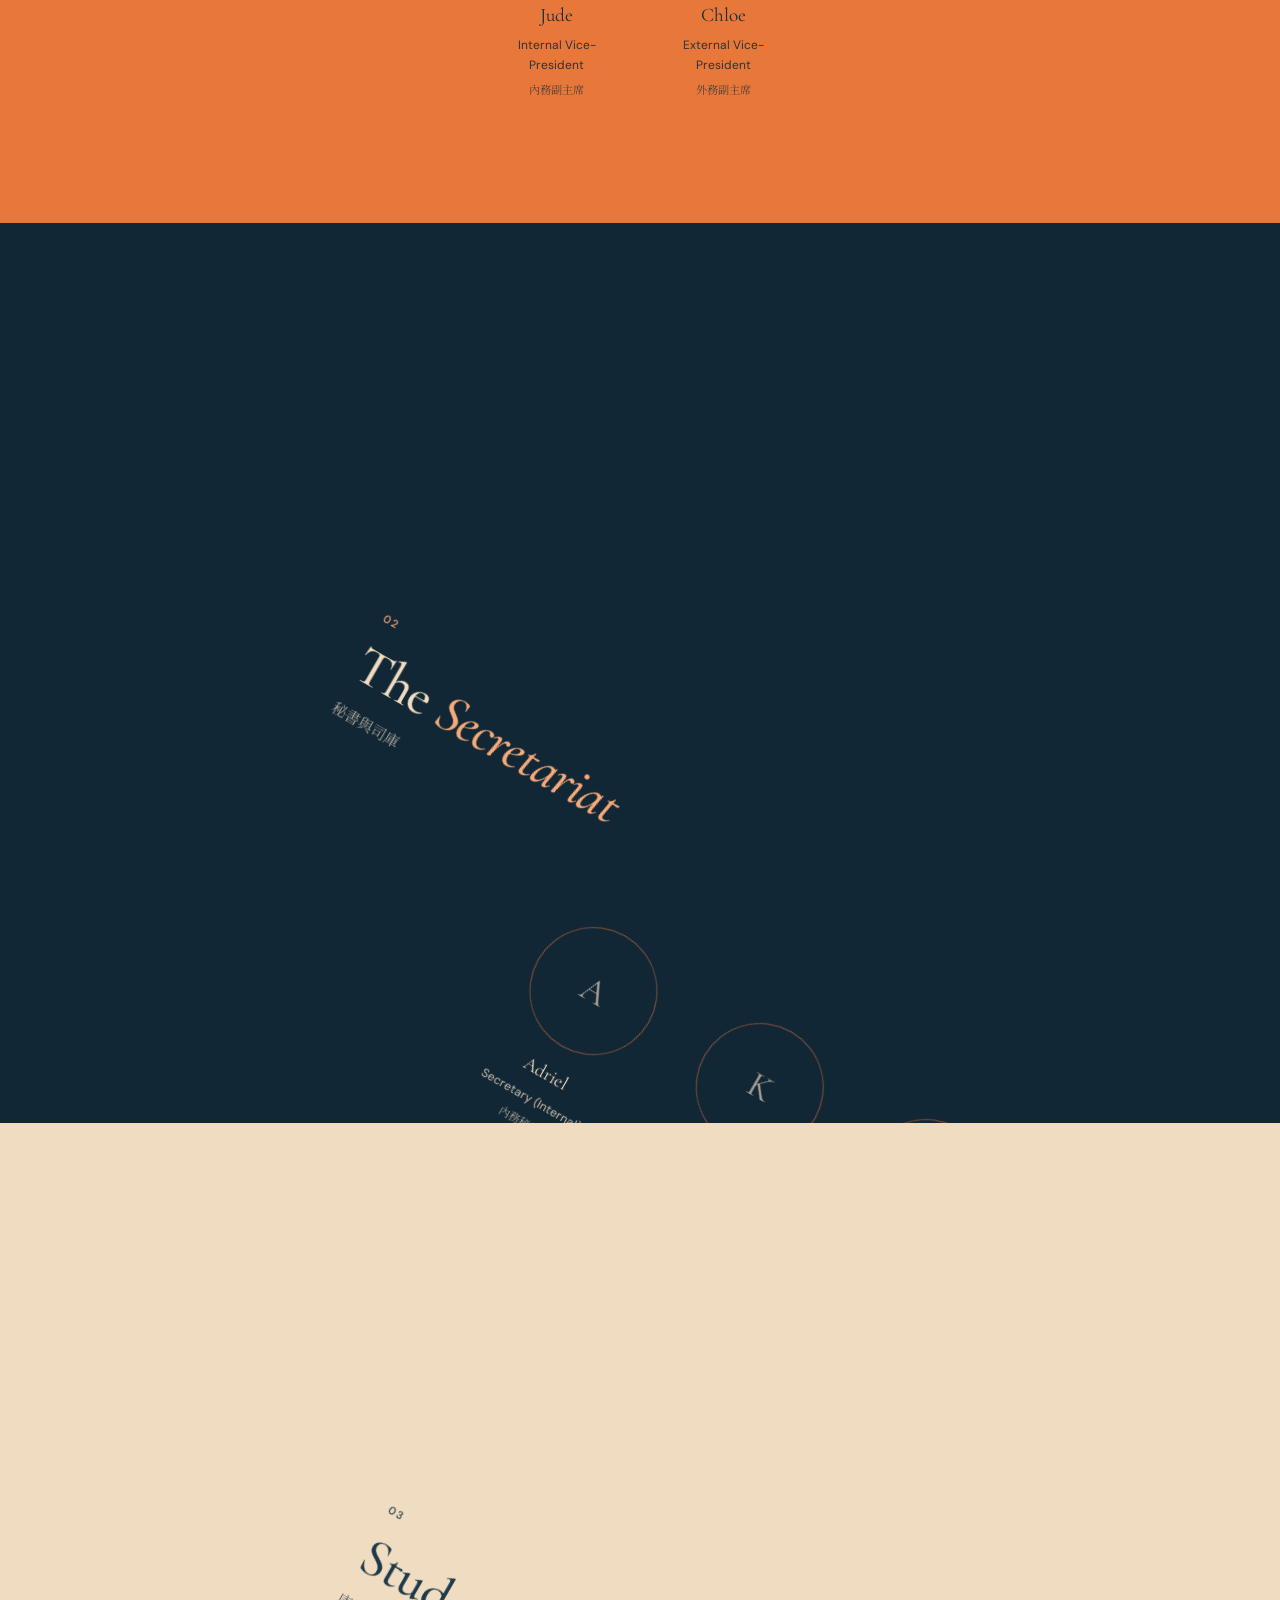
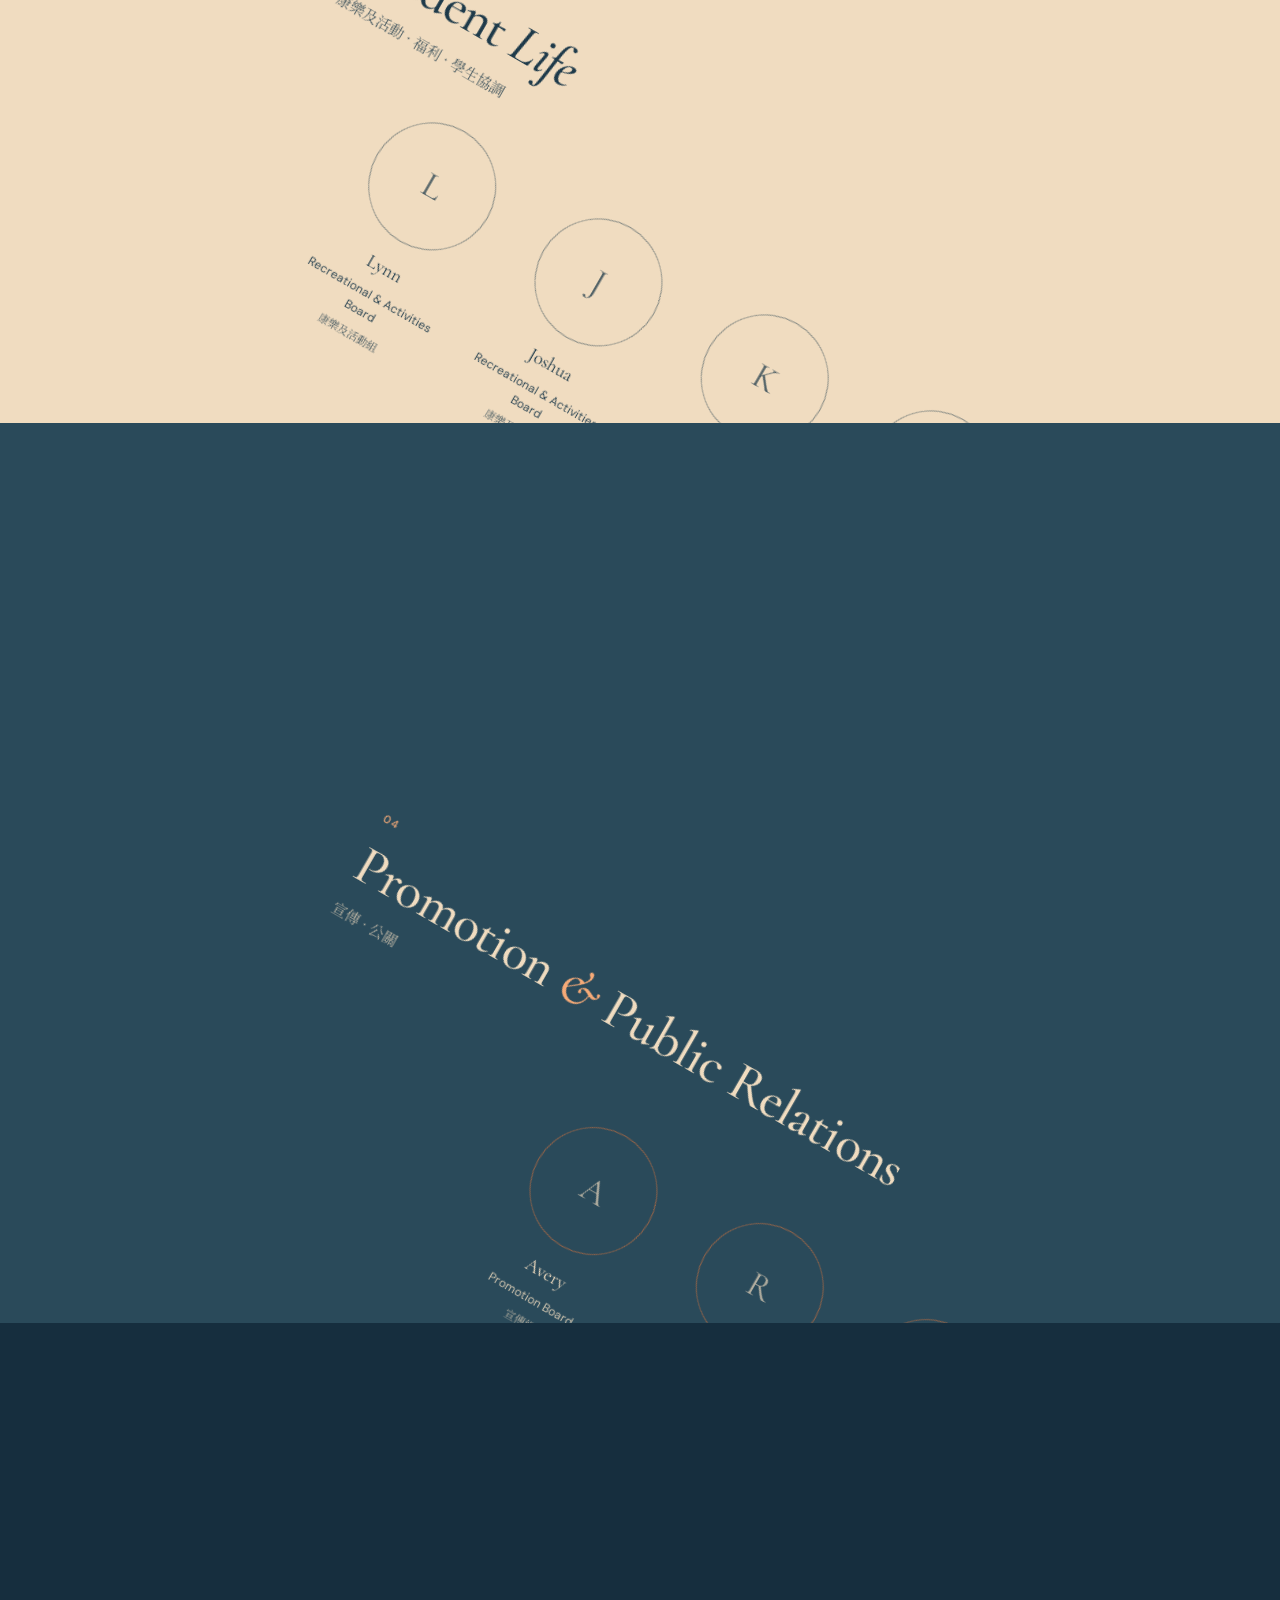
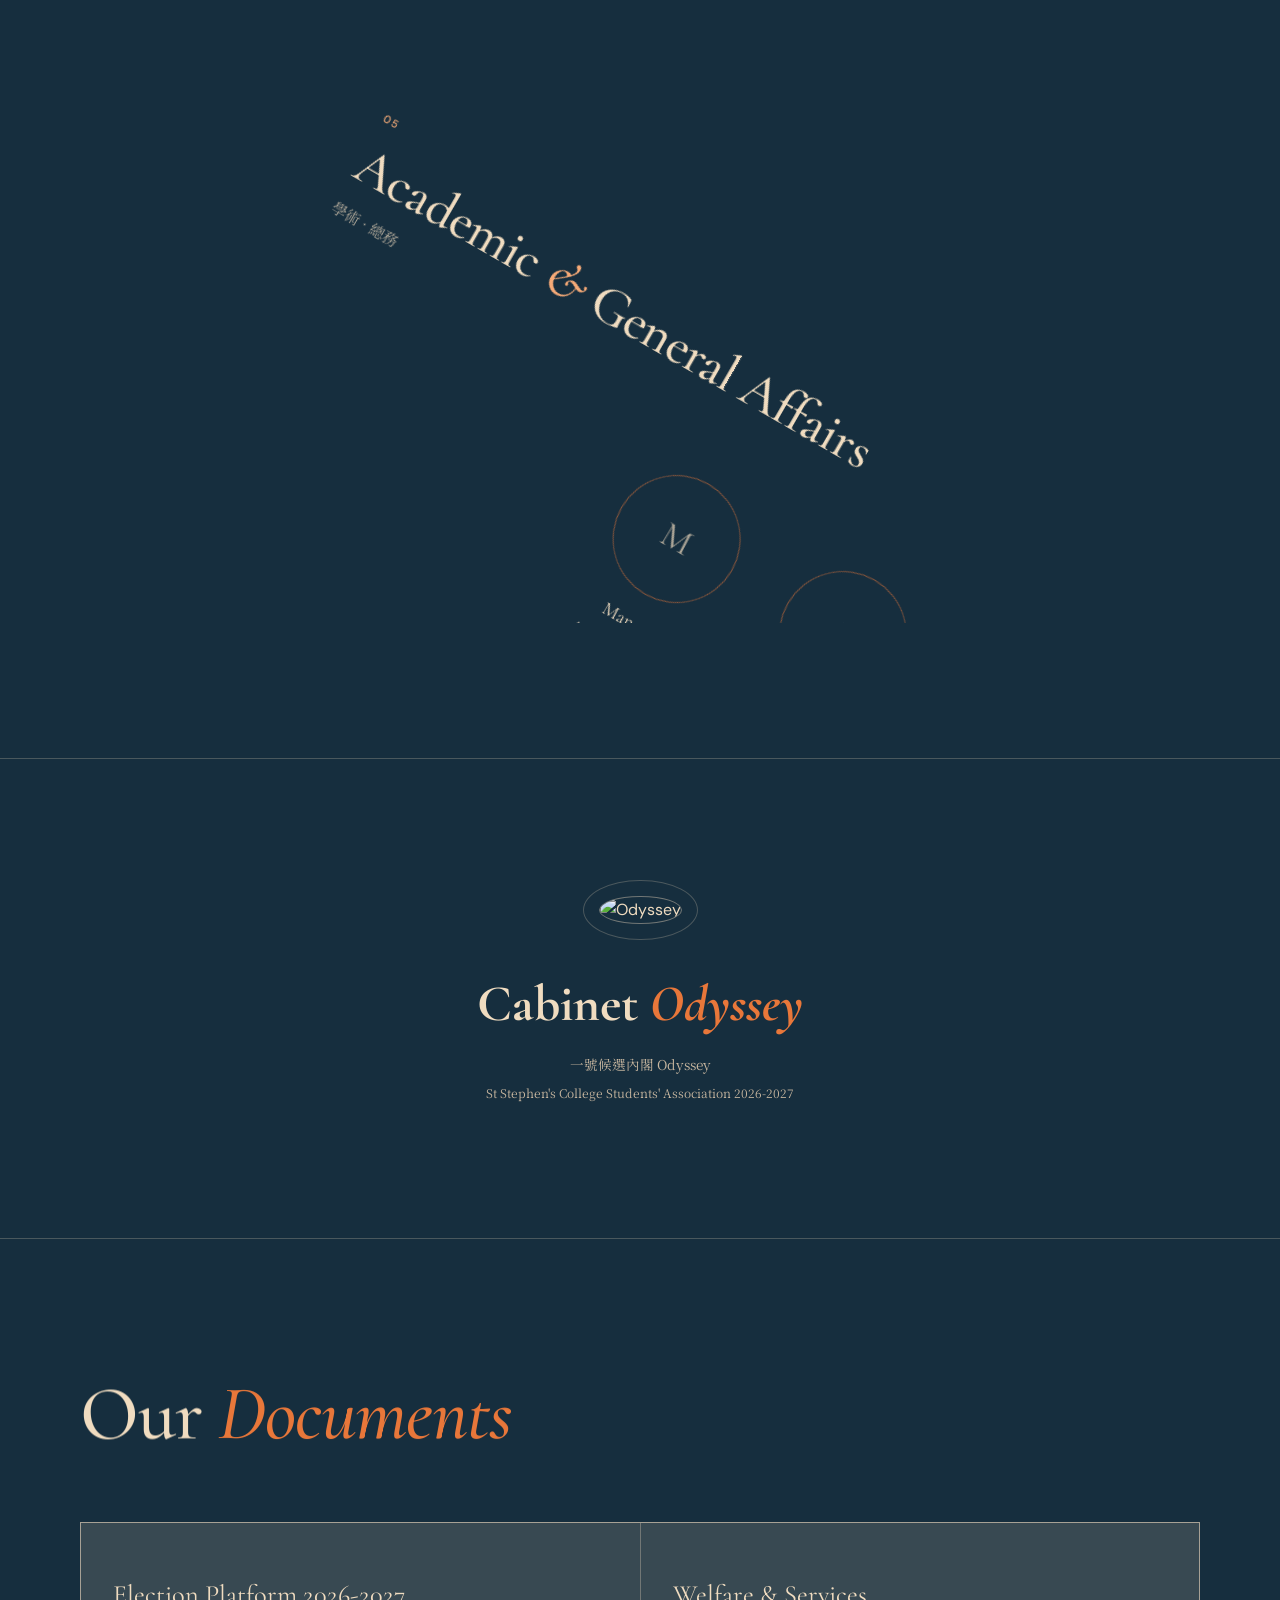
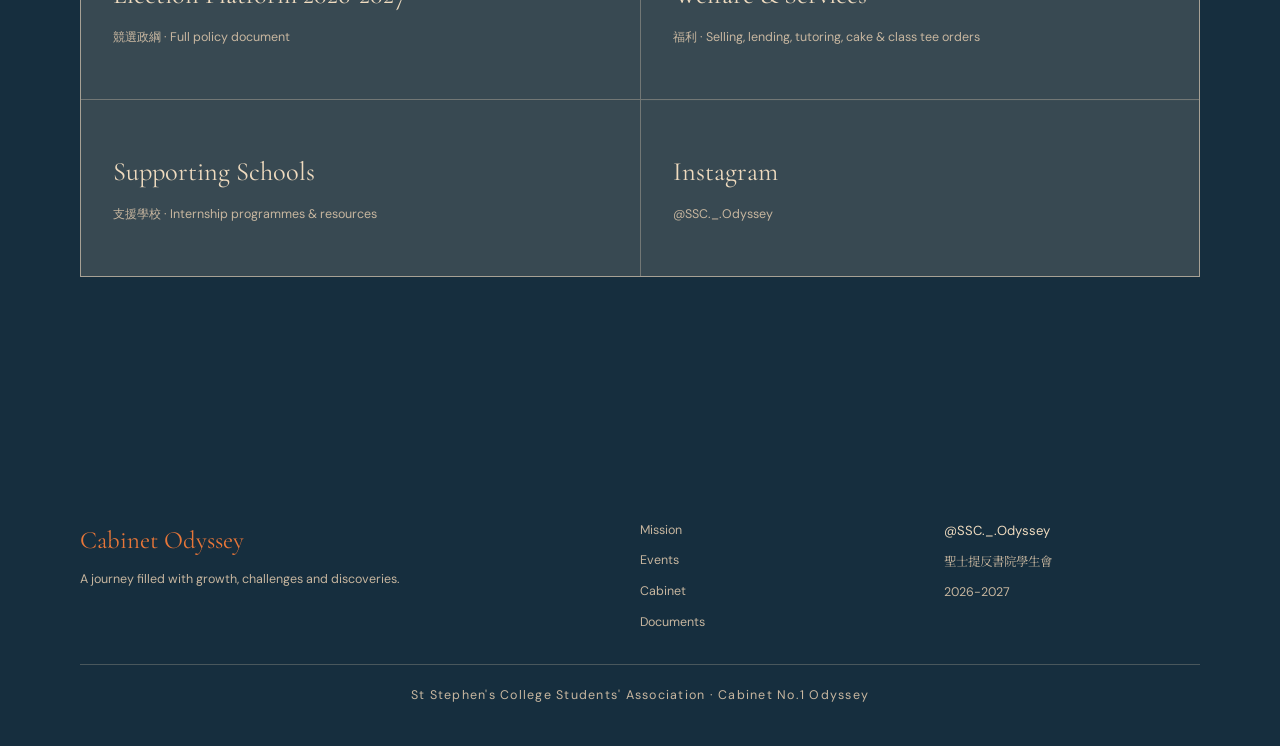
==== commit d839cef7: "Merge origin/main: keep the Odyssey rework, adopt the St Stephen's spelling Resolves the divergence " ====
--- a/index.html
+++ b/index.html
@@ -4,7 +4,7 @@
   <meta charset="UTF-8">
   <meta name="viewport" content="width=device-width, initial-scale=1.0">
   <title>Cabinet Odyssey 2026-2027 | SSC Students' Association</title>
-  <meta name="description" content="St. Stephen's College Students' Association. Cabinet No.1 Odyssey 2026-2027. A journey of growth, challenges and discoveries.">
+  <meta name="description" content="St Stephen's College Students' Association. Cabinet No.1 Odyssey 2026-2027. A journey of growth, challenges and discoveries.">
   <meta property="og:title" content="Cabinet Odyssey 2026-2027">
   <meta property="og:image" content="assets/banner.jpg">
   <link rel="icon" href="assets/logo.png" type="image/jpeg">
@@ -622,7 +622,7 @@
         <div class="hero-logo">
           <img src="assets/logo-badge.jpg" alt="Odyssey" width="320" height="317">
         </div>
-        <p class="hero-subtitle">St. Stephen's College Students' Association</p>
+        <p class="hero-subtitle">St Stephen's College Students' Association</p>
         <h1 class="hero-title">ODYSSEY</h1>
         <p class="hero-tc">聖士提反書院學生會<br>一號內閣 · 2026-2027</p>
         <a href="https://docs.google.com/document/d/1kr4Og9IaL9a-IRYl8kwosoKnGv9g10jau74k4Kpf19c/edit?tab=t.0" target="_blank" rel="noopener noreferrer" class="hero-cta">Read the Election Platform</a>
@@ -906,7 +906,7 @@
     <img src="assets/logo.png" alt="Odyssey">
     <h3>Cabinet <em>Odyssey</em></h3>
     <p class="tc">一號候選內閣 Odyssey</p>
-    <p class="tc" style="margin-top:0.5rem;font-size:0.75rem;">St. Stephen's College Students' Association 2026-2027</p>
+    <p class="tc" style="margin-top:0.5rem;font-size:0.75rem;">St Stephen's College Students' Association 2026-2027</p>
   </div>
 
   <section id="docs">
@@ -952,7 +952,7 @@
       </div>
     </div>
     <div class="footer-bottom">
-      <p>St. Stephen's College Students' Association · Cabinet No.1 Odyssey</p>
+      <p>St Stephen's College Students' Association · Cabinet No.1 Odyssey</p>
     </div>
   </footer>
 
